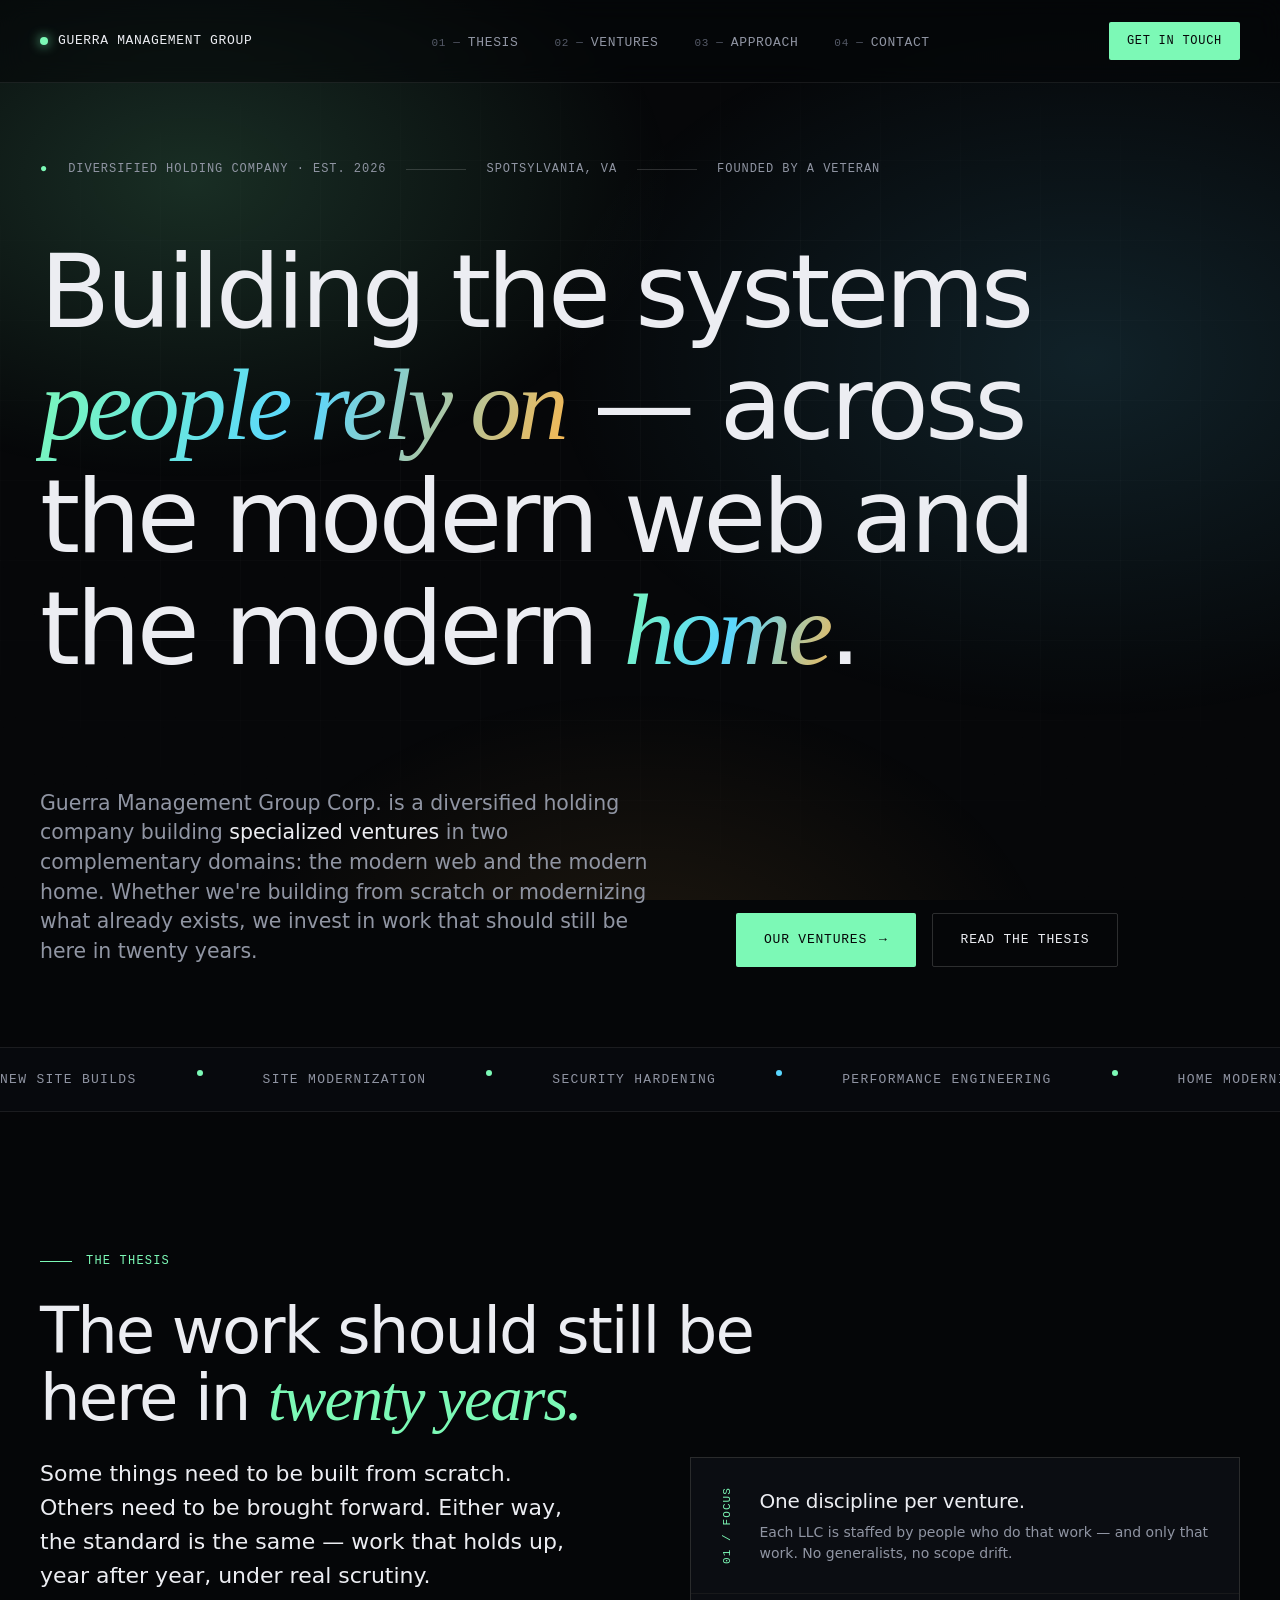
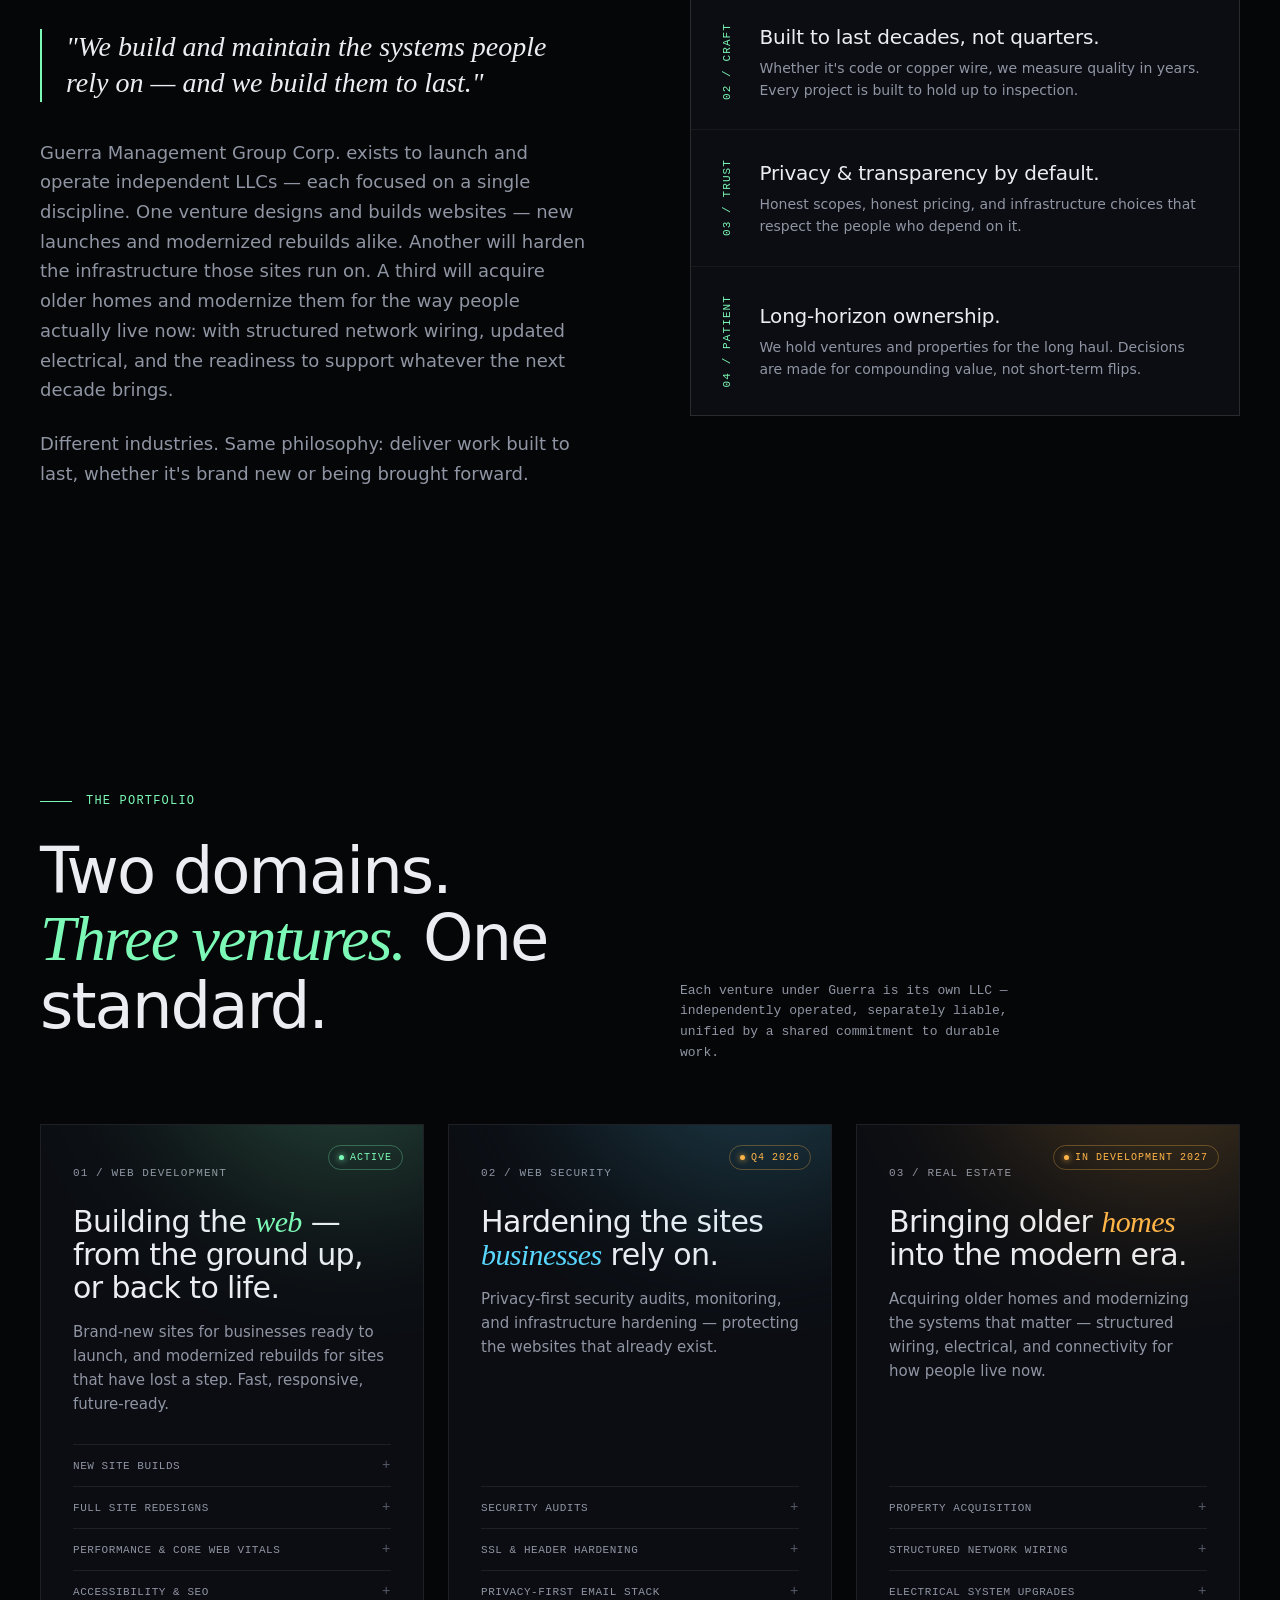
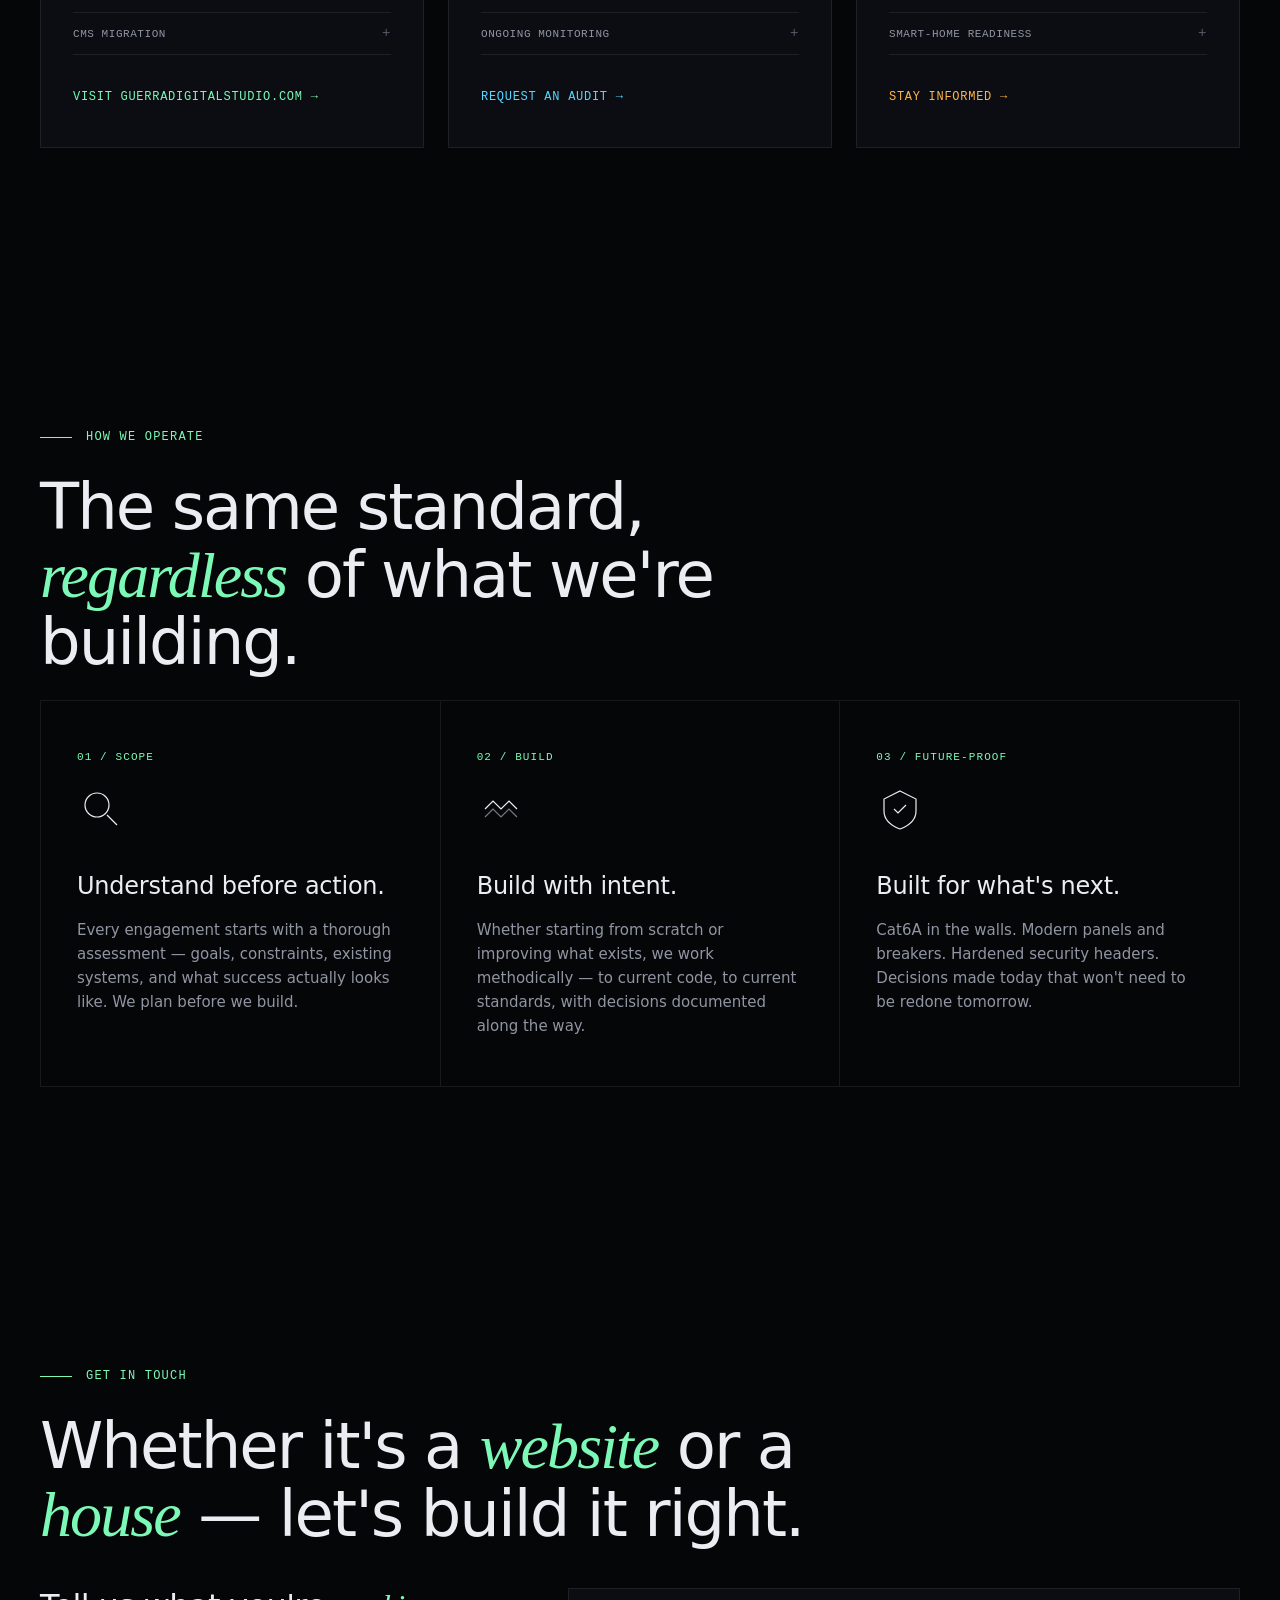
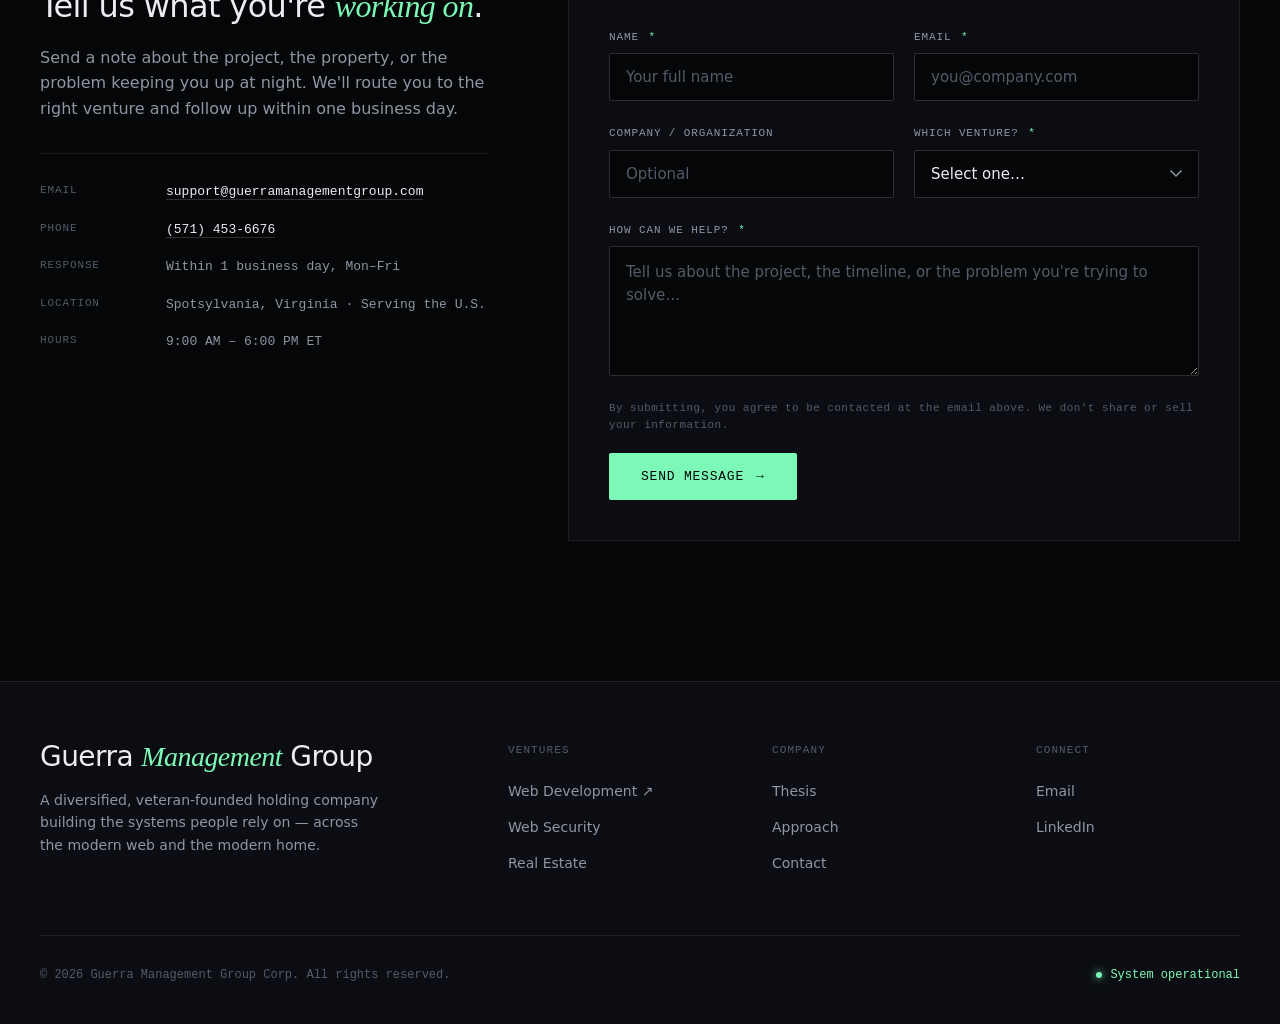
==== index.html @ 7af4c469 "Update index.html" ====
<!DOCTYPE html>
<html lang="en">
<head>
<meta charset="UTF-8" />
<meta name="viewport" content="width=device-width, initial-scale=1.0" />

<!-- ─────────── Security Headers (HTML-level) ─────────── -->
<!-- Real HTTP headers will also be set by Cloudflare; these are meta-tag fallbacks. -->
<meta http-equiv="Content-Security-Policy" content="
  default-src 'self';
  script-src 'self' 'unsafe-inline';
  style-src 'self' 'unsafe-inline' https://fonts.googleapis.com;
  font-src 'self' https://fonts.gstatic.com;
  img-src 'self' data: https:;
  connect-src 'self' https://guerra-contact-api.vercel.app;
  frame-ancestors 'none';
  form-action 'self' https://guerra-contact-api.vercel.app;
  base-uri 'self';
  object-src 'none';
  upgrade-insecure-requests;
" />
<meta name="referrer" content="strict-origin-when-cross-origin" />
<meta http-equiv="Permissions-Policy" content="camera=(), microphone=(), geolocation=(), payment=(), usb=(), bluetooth=(), magnetometer=(), gyroscope=(), accelerometer=(), midi=(), encrypted-media=(), display-capture=(), interest-cohort=()" />
<meta http-equiv="X-Content-Type-Options" content="nosniff" />
<!-- ─────────── End Security Headers ─────────── -->
<title>Guerra Management Group Corp. — Building Systems People Rely On</title>
<meta name="description" content="Guerra Management Group Corp. is a diversified holding company building specialized ventures across the modern web and the modern home — from new builds to modernization. Founded by a service-disabled veteran." />
<link rel="preconnect" href="https://fonts.googleapis.com" />
<link rel="preconnect" href="https://fonts.gstatic.com" crossorigin />
<link href="https://fonts.googleapis.com/css2?family=Bricolage+Grotesque:opsz,wght@12..96,300..800&family=JetBrains+Mono:wght@300;400;500;600&family=Fraunces:opsz,wght@9..144,300..900&display=swap" rel="stylesheet" />
<style>
  :root {
    --bg: #050608;
    --bg-elev: #0b0d12;
    --bg-elev-2: #11141b;
    --ink: #ecedf2;
    --ink-dim: #9095a3;
    --ink-faint: #555a68;
    --line: rgba(255,255,255,0.08);
    --line-strong: rgba(255,255,255,0.16);
    --accent: #7cf9b6;
    --accent-2: #5ad7ff;
    --accent-3: #ffb547;
    --accent-signal: #ff5e3a;
    --grad-1: radial-gradient(800px 500px at 15% 20%, rgba(124,249,182,0.16), transparent 60%);
    --grad-2: radial-gradient(900px 600px at 85% 40%, rgba(90,215,255,0.13), transparent 60%);
    --grad-3: radial-gradient(700px 500px at 50% 110%, rgba(255,181,71,0.10), transparent 60%);
    --display: 'Bricolage Grotesque', system-ui, sans-serif;
    --serif: 'Fraunces', Georgia, serif;
    --mono: 'JetBrains Mono', ui-monospace, monospace;
  }

  * { box-sizing: border-box; margin: 0; padding: 0; }
  html { scroll-behavior: smooth; }
  body {
    background: var(--bg);
    color: var(--ink);
    font-family: var(--display);
    font-weight: 400;
    line-height: 1.5;
    -webkit-font-smoothing: antialiased;
    -moz-osx-font-smoothing: grayscale;
    overflow-x: hidden;
  }

  body::before {
    content: '';
    position: fixed;
    inset: 0;
    background: var(--grad-1), var(--grad-2), var(--grad-3);
    pointer-events: none;
    z-index: 0;
    animation: drift 24s ease-in-out infinite alternate;
  }
  body::after {
    content: '';
    position: fixed;
    inset: 0;
    background-image: url("data:image/svg+xml;utf8,<svg xmlns='http://www.w3.org/2000/svg' width='160' height='160'><filter id='n'><feTurbulence type='fractalNoise' baseFrequency='0.9' numOctaves='2' stitchTiles='stitch'/><feColorMatrix values='0 0 0 0 1 0 0 0 0 1 0 0 0 0 1 0 0 0 0.06 0'/></filter><rect width='100%' height='100%' filter='url(%23n)'/></svg>");
    pointer-events: none;
    opacity: 0.5;
    z-index: 1;
    mix-blend-mode: overlay;
  }
  @keyframes drift {
    0%   { transform: translate(0,0) scale(1); }
    100% { transform: translate(-40px, 30px) scale(1.08); }
  }

  .grid-overlay {
    position: fixed;
    inset: 0;
    background-image:
      linear-gradient(to right, rgba(255,255,255,0.025) 1px, transparent 1px),
      linear-gradient(to bottom, rgba(255,255,255,0.025) 1px, transparent 1px);
    background-size: 80px 80px;
    pointer-events: none;
    z-index: 1;
    mask-image: radial-gradient(ellipse 80% 60% at 50% 50%, black 30%, transparent 90%);
  }

  main, header, footer { position: relative; z-index: 2; }

  .nav {
    position: fixed;
    top: 0; left: 0; right: 0;
    padding: 22px 40px;
    display: flex;
    justify-content: space-between;
    align-items: center;
    z-index: 100;
    backdrop-filter: blur(12px);
    -webkit-backdrop-filter: blur(12px);
    background: rgba(5,6,8,0.55);
    border-bottom: 1px solid var(--line);
  }
  .nav-brand {
    font-family: var(--mono);
    font-size: 13px;
    font-weight: 500;
    letter-spacing: 0.05em;
    text-transform: uppercase;
    display: flex;
    align-items: center;
    gap: 10px;
  }
  .nav-brand .dot {
    width: 8px; height: 8px;
    background: var(--accent);
    border-radius: 50%;
    box-shadow: 0 0 12px var(--accent);
    animation: pulse 2.4s ease-in-out infinite;
  }
  @keyframes pulse {
    0%,100% { opacity: 1; transform: scale(1); }
    50% { opacity: 0.5; transform: scale(0.85); }
  }
  .nav-links { display: flex; gap: 36px; list-style: none; }
  .nav-links a {
    color: var(--ink-dim);
    text-decoration: none;
    font-size: 13px;
    font-family: var(--mono);
    text-transform: uppercase;
    letter-spacing: 0.05em;
    transition: color 0.25s ease;
  }
  .nav-links a:hover { color: var(--ink); }
  .nav-links a::before {
    content: '0' counter(navcount) ' ─ ';
    color: var(--ink-faint);
    font-size: 11px;
  }
  .nav-links { counter-reset: navcount; }
  .nav-links li { counter-increment: navcount; }
  .nav-cta {
    font-family: var(--mono);
    font-size: 12px;
    text-transform: uppercase;
    letter-spacing: 0.06em;
    color: var(--bg);
    background: var(--accent);
    padding: 10px 18px;
    text-decoration: none;
    border-radius: 2px;
    transition: all 0.25s ease;
  }
  .nav-cta:hover {
    background: var(--ink);
    transform: translateY(-1px);
    box-shadow: 0 8px 24px rgba(124,249,182,0.2);
  }

  .hero {
    min-height: 100vh;
    padding: 160px 40px 80px;
    display: grid;
    grid-template-columns: 1fr;
    gap: 60px;
    max-width: 1400px;
    margin: 0 auto;
  }
  .hero-meta {
    font-family: var(--mono);
    font-size: 12px;
    text-transform: uppercase;
    letter-spacing: 0.08em;
    color: var(--ink-dim);
    display: flex;
    gap: 20px;
    align-items: center;
    flex-wrap: wrap;
  }
  .hero-meta .tick { color: var(--accent); }
  .hero-meta .divider {
    width: 60px;
    height: 1px;
    background: var(--line-strong);
  }

  .hero h1 {
    font-family: var(--display);
    font-weight: 300;
    font-size: clamp(48px, 8vw, 124px);
    line-height: 1.05;
    letter-spacing: -0.04em;
    max-width: 16ch;
  }
  .hero h1 em {
    font-family: var(--serif);
    font-style: italic;
    font-weight: 400;
    background: linear-gradient(110deg, var(--accent) 0%, var(--accent-2) 50%, var(--accent-3) 100%);
    -webkit-background-clip: text;
    background-clip: text;
    -webkit-text-fill-color: transparent;
    color: transparent;
    font-size: 1em;
    display: inline-block;
    line-height: 1.15;
    padding: 0.05em 0.08em 0.12em 0.04em;
    margin: -0.05em -0.08em -0.12em -0.04em;
  }

  .hero-bottom {
    display: grid;
    grid-template-columns: 1.1fr 0.9fr;
    gap: 80px;
    align-items: end;
    margin-top: 40px;
  }
  @media (max-width: 880px) {
    .hero-bottom { grid-template-columns: 1fr; gap: 40px; }
  }
  .hero-lede {
    font-family: var(--display);
    font-weight: 400;
    font-size: clamp(18px, 1.6vw, 22px);
    line-height: 1.45;
    color: var(--ink-dim);
    max-width: 54ch;
  }
  .hero-lede strong { color: var(--ink); font-weight: 500; }
  .hero-actions { display: flex; gap: 16px; flex-wrap: wrap; }
  .btn {
    font-family: var(--mono);
    font-size: 13px;
    text-transform: uppercase;
    letter-spacing: 0.06em;
    padding: 16px 28px;
    text-decoration: none;
    display: inline-flex;
    align-items: center;
    gap: 12px;
    border-radius: 2px;
    transition: all 0.3s cubic-bezier(0.4,0,0.2,1);
    cursor: pointer;
    border: none;
  }
  .btn-primary { background: var(--accent); color: var(--bg); }
  .btn-primary:hover {
    background: var(--ink);
    transform: translateY(-2px);
    box-shadow: 0 12px 32px rgba(124,249,182,0.25);
  }
  .btn-ghost {
    background: transparent;
    color: var(--ink);
    border: 1px solid var(--line-strong);
  }
  .btn-ghost:hover { border-color: var(--accent); color: var(--accent); }
  .btn .arrow { transition: transform 0.3s ease; }
  .btn:hover .arrow { transform: translateX(4px); }

  .reveal {
    opacity: 0;
    transform: translateY(24px);
    animation: rise 0.9s cubic-bezier(0.2,0.8,0.2,1) forwards;
  }
  .reveal.d1 { animation-delay: 0.1s; }
  .reveal.d2 { animation-delay: 0.25s; }
  .reveal.d3 { animation-delay: 0.4s; }
  .reveal.d4 { animation-delay: 0.55s; }
  @keyframes rise {
    to { opacity: 1; transform: translateY(0); }
  }

  .marquee {
    border-top: 1px solid var(--line);
    border-bottom: 1px solid var(--line);
    overflow: hidden;
    padding: 22px 0;
    background: rgba(11,13,18,0.5);
  }
  .marquee-track {
    display: flex;
    gap: 60px;
    white-space: nowrap;
    animation: scroll 40s linear infinite;
    font-family: var(--mono);
    font-size: 13px;
    text-transform: uppercase;
    letter-spacing: 0.1em;
    color: var(--ink-dim);
  }
  .marquee-track span { display: flex; align-items: center; gap: 60px; }
  .marquee-track .pip { width: 6px; height: 6px; background: var(--accent); border-radius: 50%; flex-shrink: 0; }
  .marquee-track .pip.amber { background: var(--accent-3); }
  .marquee-track .pip.cyan { background: var(--accent-2); }
  @keyframes scroll {
    from { transform: translateX(0); }
    to   { transform: translateX(-50%); }
  }

  section {
    padding: 140px 40px;
    max-width: 1400px;
    margin: 0 auto;
  }
  .section-label {
    font-family: var(--mono);
    font-size: 12px;
    text-transform: uppercase;
    letter-spacing: 0.1em;
    color: var(--accent);
    margin-bottom: 28px;
    display: flex;
    align-items: center;
    gap: 14px;
  }
  .section-label::before {
    content: '';
    width: 32px;
    height: 1px;
    background: var(--accent);
  }
  .section-title {
    font-family: var(--display);
    font-weight: 300;
    font-size: clamp(36px, 5vw, 68px);
    line-height: 1.05;
    letter-spacing: -0.03em;
    margin-bottom: 24px;
    max-width: 20ch;
  }
  .section-title em {
    font-family: var(--serif);
    font-style: italic;
    font-weight: 400;
    color: var(--accent);
  }

  .thesis {
    display: grid;
    grid-template-columns: 1fr 1fr;
    gap: 100px;
    align-items: start;
  }
  @media (max-width: 880px) {
    .thesis { grid-template-columns: 1fr; gap: 40px; }
  }
  .thesis-prose p {
    font-size: 18px;
    line-height: 1.65;
    color: var(--ink-dim);
    margin-bottom: 24px;
  }
  .thesis-prose p:first-child {
    font-size: 22px;
    color: var(--ink);
    line-height: 1.55;
  }
  .thesis-prose .pull {
    font-family: var(--serif);
    font-style: italic;
    font-weight: 400;
    font-size: 28px;
    line-height: 1.3;
    color: var(--ink);
    border-left: 2px solid var(--accent);
    padding-left: 24px;
    margin: 36px 0;
  }

  .pillars {
    display: flex;
    flex-direction: column;
    gap: 1px;
    background: var(--line);
    border: 1px solid var(--line);
  }
  .pillar {
    background: var(--bg-elev);
    padding: 28px;
    display: grid;
    grid-template-columns: auto 1fr;
    gap: 24px;
    align-items: center;
    transition: background 0.3s ease;
  }
  .pillar:hover { background: var(--bg-elev-2); }
  .pillar-num {
    font-family: var(--mono);
    font-size: 11px;
    color: var(--accent);
    letter-spacing: 0.1em;
    writing-mode: vertical-rl;
    transform: rotate(180deg);
  }
  .pillar-content h4 {
    font-family: var(--display);
    font-weight: 400;
    font-size: 20px;
    margin-bottom: 6px;
    letter-spacing: -0.01em;
  }
  .pillar-content p {
    color: var(--ink-dim);
    font-size: 14px;
    line-height: 1.55;
  }

  .ventures-intro {
    display: grid;
    grid-template-columns: 1fr 1fr;
    gap: 80px;
    margin-bottom: 60px;
    align-items: end;
  }
  @media (max-width: 880px) {
    .ventures-intro { grid-template-columns: 1fr; gap: 30px; }
  }
  .ventures-tag {
    font-family: var(--mono);
    font-size: 13px;
    color: var(--ink-dim);
    line-height: 1.6;
    max-width: 42ch;
  }

  .ventures {
    display: grid;
    grid-template-columns: repeat(3, 1fr);
    gap: 24px;
  }
  @media (max-width: 1100px) {
    .ventures { grid-template-columns: 1fr 1fr; }
  }
  @media (max-width: 720px) {
    .ventures { grid-template-columns: 1fr; }
  }
  .venture-card {
    background: var(--bg-elev);
    border: 1px solid var(--line);
    padding: 40px 32px;
    position: relative;
    overflow: hidden;
    transition: all 0.4s cubic-bezier(0.2,0.8,0.2,1);
    min-height: 500px;
    display: flex;
    flex-direction: column;
    justify-content: space-between;
  }
  .venture-card::before {
    content: '';
    position: absolute;
    top: 0; left: 0;
    width: 100%;
    height: 1px;
    background: linear-gradient(90deg, transparent, var(--accent), transparent);
    transform: translateX(-100%);
    transition: transform 0.6s ease;
  }
  .venture-card.sec::before { background: linear-gradient(90deg, transparent, var(--accent-2), transparent); }
  .venture-card.realestate::before { background: linear-gradient(90deg, transparent, var(--accent-3), transparent); }
  .venture-card:hover {
    border-color: var(--line-strong);
    transform: translateY(-4px);
    background: var(--bg-elev-2);
  }
  .venture-card:hover::before { transform: translateX(100%); }

  .venture-card .glow {
    position: absolute;
    top: -50%; right: -30%;
    width: 380px; height: 380px;
    border-radius: 50%;
    filter: blur(80px);
    opacity: 0.22;
    pointer-events: none;
    transition: opacity 0.4s ease;
  }
  .venture-card:hover .glow { opacity: 0.4; }
  .venture-card.dev .glow { background: var(--accent); }
  .venture-card.sec .glow { background: var(--accent-2); }
  .venture-card.realestate .glow { background: var(--accent-3); }

  .venture-status {
    position: absolute;
    top: 20px; right: 20px;
    font-family: var(--mono);
    font-size: 10px;
    text-transform: uppercase;
    letter-spacing: 0.1em;
    padding: 4px 10px;
    border: 1px solid var(--line-strong);
    border-radius: 100px;
    color: var(--ink-dim);
    display: flex;
    align-items: center;
    gap: 6px;
  }
  .venture-status .s-dot {
    width: 5px; height: 5px;
    border-radius: 50%;
    background: var(--ink-faint);
  }
  .venture-status.active { color: var(--accent); border-color: rgba(124,249,182,0.3); }
  .venture-status.active .s-dot { background: var(--accent); box-shadow: 0 0 6px var(--accent); }
  .venture-status.upcoming { color: var(--accent-3); border-color: rgba(255,181,71,0.3); }
  .venture-status.upcoming .s-dot { background: var(--accent-3); box-shadow: 0 0 6px var(--accent-3); }

  .venture-num {
    font-family: var(--mono);
    font-size: 11px;
    color: var(--ink-dim);
    letter-spacing: 0.1em;
    margin-bottom: 24px;
  }
  .venture-name {
    font-family: var(--display);
    font-weight: 300;
    font-size: 30px;
    letter-spacing: -0.02em;
    line-height: 1.1;
    margin-bottom: 16px;
  }
  .venture-name em {
    font-family: var(--serif);
    font-style: italic;
    font-weight: 400;
  }
  .venture-card.dev .venture-name em { color: var(--accent); }
  .venture-card.sec .venture-name em { color: var(--accent-2); }
  .venture-card.realestate .venture-name em { color: var(--accent-3); }
  .venture-desc {
    color: var(--ink-dim);
    font-size: 15px;
    line-height: 1.6;
    margin-bottom: 28px;
  }
  .venture-list { list-style: none; margin-bottom: 28px; }
  .venture-list li {
    font-family: var(--mono);
    font-size: 11px;
    color: var(--ink-dim);
    text-transform: uppercase;
    letter-spacing: 0.05em;
    padding: 10px 0;
    border-top: 1px solid var(--line);
    display: flex;
    justify-content: space-between;
    align-items: center;
    transition: color 0.25s ease;
  }
  .venture-list li:last-child { border-bottom: 1px solid var(--line); }
  .venture-list li::after {
    content: '+';
    color: var(--ink-faint);
    transition: color 0.25s ease;
    font-size: 14px;
  }
  .venture-card.dev .venture-list li:hover { color: var(--accent); }
  .venture-card.sec .venture-list li:hover { color: var(--accent-2); }
  .venture-card.realestate .venture-list li:hover { color: var(--accent-3); }
  .venture-card.dev .venture-list li:hover::after { color: var(--accent); }
  .venture-card.sec .venture-list li:hover::after { color: var(--accent-2); }
  .venture-card.realestate .venture-list li:hover::after { color: var(--accent-3); }

  .venture-cta {
    font-family: var(--mono);
    font-size: 12px;
    text-transform: uppercase;
    letter-spacing: 0.06em;
    color: var(--ink-dim);
    text-decoration: none;
    display: inline-flex;
    align-items: center;
    gap: 10px;
    transition: color 0.25s ease, gap 0.25s ease;
  }
  .venture-card.dev .venture-cta:hover { color: var(--accent); gap: 14px; }
  .venture-card.sec .venture-cta:hover { color: var(--accent-2); gap: 14px; }
  .venture-card.realestate .venture-cta:hover { color: var(--accent-3); gap: 14px; }

  .approach-grid {
    display: grid;
    grid-template-columns: repeat(3, 1fr);
    gap: 0;
    border-top: 1px solid var(--line);
    border-left: 1px solid var(--line);
  }
  @media (max-width: 880px) {
    .approach-grid { grid-template-columns: 1fr; }
  }
  .approach-item {
    border-right: 1px solid var(--line);
    border-bottom: 1px solid var(--line);
    padding: 48px 36px;
    transition: background 0.3s ease;
  }
  .approach-item:hover { background: var(--bg-elev); }
  .approach-num {
    font-family: var(--mono);
    font-size: 11px;
    color: var(--accent);
    letter-spacing: 0.1em;
    margin-bottom: 20px;
  }
  .approach-icon {
    width: 48px; height: 48px;
    margin-bottom: 28px;
    color: var(--ink);
  }
  .approach-title {
    font-family: var(--display);
    font-weight: 400;
    font-size: 24px;
    letter-spacing: -0.01em;
    margin-bottom: 14px;
  }
  .approach-text {
    color: var(--ink-dim);
    font-size: 15px;
    line-height: 1.6;
  }

  .cta-block {
    background: linear-gradient(135deg, var(--bg-elev) 0%, var(--bg-elev-2) 100%);
    border: 1px solid var(--line);
    padding: 100px 60px;
    text-align: center;
    position: relative;
    overflow: hidden;
  }
  .cta-block::before {
    content: '';
    position: absolute;
    inset: 0;
    background:
      radial-gradient(600px 300px at 50% 0%, rgba(124,249,182,0.15), transparent 60%),
      radial-gradient(400px 200px at 30% 100%, rgba(90,215,255,0.1), transparent 60%),
      radial-gradient(400px 200px at 70% 100%, rgba(255,181,71,0.1), transparent 60%);
    pointer-events: none;
  }
  .cta-block > * { position: relative; z-index: 2; }
  .cta-eyebrow {
    font-family: var(--mono);
    font-size: 12px;
    text-transform: uppercase;
    letter-spacing: 0.1em;
    color: var(--accent);
    margin-bottom: 20px;
  }
  .cta-headline {
    font-family: var(--display);
    font-weight: 300;
    font-size: clamp(36px, 5vw, 64px);
    line-height: 1.05;
    letter-spacing: -0.03em;
    margin-bottom: 24px;
    max-width: 22ch;
    margin-inline: auto;
  }
  .cta-headline em {
    font-family: var(--serif);
    font-style: italic;
    color: var(--accent);
    font-weight: 400;
  }
  .cta-sub {
    color: var(--ink-dim);
    font-size: 18px;
    max-width: 52ch;
    margin: 0 auto 40px;
    line-height: 1.6;
  }

  footer {
    padding: 60px 40px 40px;
    border-top: 1px solid var(--line);
    background: var(--bg-elev);
  }
  .footer-grid {
    max-width: 1400px;
    margin: 0 auto;
    display: grid;
    grid-template-columns: 2fr 1fr 1fr 1fr;
    gap: 60px;
    margin-bottom: 60px;
  }
  @media (max-width: 880px) {
    .footer-grid { grid-template-columns: 1fr 1fr; gap: 40px; }
  }
  .footer-brand {
    font-family: var(--display);
    font-weight: 300;
    font-size: 28px;
    letter-spacing: -0.02em;
    line-height: 1.1;
    margin-bottom: 16px;
  }
  .footer-brand em {
    font-family: var(--serif);
    font-style: italic;
    color: var(--accent);
  }
  .footer-tag {
    color: var(--ink-dim);
    font-size: 14px;
    line-height: 1.6;
    max-width: 38ch;
  }
  .footer-col h4 {
    font-family: var(--mono);
    font-size: 11px;
    text-transform: uppercase;
    letter-spacing: 0.1em;
    color: var(--ink-faint);
    margin-bottom: 20px;
    font-weight: 500;
  }
  .footer-col ul {
    list-style: none;
    display: flex;
    flex-direction: column;
    gap: 12px;
  }
  .footer-col a {
    color: var(--ink-dim);
    text-decoration: none;
    font-size: 14px;
    transition: color 0.25s ease;
  }
  .footer-col a:hover { color: var(--accent); }

  .footer-bottom {
    max-width: 1400px;
    margin: 0 auto;
    padding-top: 30px;
    border-top: 1px solid var(--line);
    display: flex;
    justify-content: space-between;
    align-items: center;
    font-family: var(--mono);
    font-size: 12px;
    color: var(--ink-faint);
    flex-wrap: wrap;
    gap: 16px;
  }
  .footer-bottom .live {
    display: flex;
    align-items: center;
    gap: 8px;
    color: var(--accent);
  }
  .footer-bottom .live .dot {
    width: 6px; height: 6px;
    background: var(--accent);
    border-radius: 50%;
    box-shadow: 0 0 8px var(--accent);
    animation: pulse 2s ease-in-out infinite;
  }

  @media (max-width: 720px) {
    .nav { padding: 16px 20px; }
    .nav-links { display: none; }
    .hero, section { padding-left: 20px; padding-right: 20px; }
    .hero { padding-top: 120px; }
    .cta-block { padding: 60px 24px; }
    footer { padding: 40px 20px; }
  }

  .scroll-reveal {
    opacity: 0;
    transform: translateY(40px);
    transition: opacity 0.9s cubic-bezier(0.2,0.8,0.2,1), transform 0.9s cubic-bezier(0.2,0.8,0.2,1);
  }
  .scroll-reveal.in { opacity: 1; transform: translateY(0); }

  /* ───────── Contact Form ───────── */
  .contact-grid {
    display: grid;
    grid-template-columns: 0.8fr 1.2fr;
    gap: 80px;
    align-items: start;
    margin-top: 40px;
  }
  @media (max-width: 880px) {
    .contact-grid { grid-template-columns: 1fr; gap: 50px; }
  }

  .contact-info h3 {
    font-family: var(--display);
    font-weight: 300;
    font-size: 32px;
    line-height: 1.15;
    letter-spacing: -0.02em;
    margin-bottom: 20px;
  }
  .contact-info h3 em {
    font-family: var(--serif);
    font-style: italic;
    color: var(--accent);
    font-weight: 400;
  }
  .contact-info p {
    color: var(--ink-dim);
    font-size: 16px;
    line-height: 1.6;
    margin-bottom: 32px;
  }
  .contact-meta {
    display: flex;
    flex-direction: column;
    gap: 18px;
    padding-top: 28px;
    border-top: 1px solid var(--line);
  }
  .contact-meta-item {
    display: grid;
    grid-template-columns: 110px 1fr;
    gap: 16px;
    align-items: start;
    font-family: var(--mono);
    font-size: 13px;
  }
  .contact-meta-item .label {
    color: var(--ink-faint);
    text-transform: uppercase;
    letter-spacing: 0.08em;
    font-size: 11px;
  }
  .contact-meta-item .value {
    color: var(--ink-dim);
    line-height: 1.5;
  }
  .contact-meta-item .value a {
    color: var(--ink);
    text-decoration: none;
    border-bottom: 1px solid var(--line-strong);
    transition: color 0.25s ease, border-color 0.25s ease;
  }
  .contact-meta-item .value a:hover {
    color: var(--accent);
    border-color: var(--accent);
  }

  .contact-form {
    background: var(--bg-elev);
    border: 1px solid var(--line);
    padding: 40px;
    position: relative;
  }
  @media (max-width: 720px) {
    .contact-form { padding: 28px 22px; }
  }
  .form-row {
    display: grid;
    grid-template-columns: 1fr 1fr;
    gap: 20px;
    margin-bottom: 24px;
  }
  @media (max-width: 720px) {
    .form-row { grid-template-columns: 1fr; }
  }
  .form-field {
    display: flex;
    flex-direction: column;
    gap: 8px;
    margin-bottom: 24px;
  }
  .form-row .form-field { margin-bottom: 0; }
  .form-field label {
    font-family: var(--mono);
    font-size: 11px;
    text-transform: uppercase;
    letter-spacing: 0.08em;
    color: var(--ink-dim);
  }
  .form-field label .req {
    color: var(--accent);
    margin-left: 2px;
  }
  .form-field input,
  .form-field select,
  .form-field textarea {
    background: var(--bg);
    border: 1px solid var(--line-strong);
    color: var(--ink);
    font-family: var(--display);
    font-size: 15px;
    padding: 14px 16px;
    border-radius: 2px;
    transition: border-color 0.25s ease, background 0.25s ease;
    width: 100%;
    font-weight: 400;
  }
  .form-field input::placeholder,
  .form-field textarea::placeholder {
    color: var(--ink-faint);
  }
  .form-field input:focus,
  .form-field select:focus,
  .form-field textarea:focus {
    outline: none;
    border-color: var(--accent);
    background: var(--bg-elev-2);
  }
  .form-field select {
    appearance: none;
    -webkit-appearance: none;
    background-image: url("data:image/svg+xml;utf8,<svg xmlns='http://www.w3.org/2000/svg' width='12' height='8' viewBox='0 0 12 8' fill='none'><path d='M1 1L6 6L11 1' stroke='%239095a3' stroke-width='1.5' stroke-linecap='round'/></svg>");
    background-repeat: no-repeat;
    background-position: right 16px center;
    padding-right: 44px;
    cursor: pointer;
  }
  .form-field select option {
    background: var(--bg-elev);
    color: var(--ink);
  }
  .form-field textarea {
    resize: vertical;
    min-height: 130px;
    font-family: var(--display);
    line-height: 1.5;
  }
  .form-submit {
    display: flex;
    align-items: center;
    justify-content: space-between;
    gap: 20px;
    margin-top: 8px;
    flex-wrap: wrap;
  }
  .form-fineprint {
    font-family: var(--mono);
    font-size: 11px;
    color: var(--ink-faint);
    letter-spacing: 0.04em;
    line-height: 1.5;
  }
  .form-fineprint a {
    color: var(--ink-dim);
    text-decoration: underline;
    text-decoration-color: var(--line-strong);
  }
  .form-fineprint a:hover { color: var(--accent); }
  .form-submit button {
    font-family: var(--mono);
    font-size: 13px;
    text-transform: uppercase;
    letter-spacing: 0.06em;
    padding: 16px 32px;
    background: var(--accent);
    color: var(--bg);
    border: none;
    border-radius: 2px;
    cursor: pointer;
    display: inline-flex;
    align-items: center;
    gap: 12px;
    transition: all 0.3s cubic-bezier(0.4,0,0.2,1);
    font-weight: 500;
  }
  .form-submit button:hover {
    background: var(--ink);
    transform: translateY(-2px);
    box-shadow: 0 12px 32px rgba(124,249,182,0.25);
  }
  .form-submit button:disabled {
    opacity: 0.5;
    cursor: not-allowed;
    transform: none;
  }
  .form-submit button .arrow {
    transition: transform 0.3s ease;
  }
  .form-submit button:hover .arrow { transform: translateX(4px); }

  .form-status {
    margin-top: 20px;
    padding: 16px 20px;
    border-radius: 2px;
    font-family: var(--mono);
    font-size: 13px;
    line-height: 1.5;
    display: none;
  }
  .form-status.show { display: block; }
  .form-status.success {
    background: rgba(124,249,182,0.08);
    border: 1px solid rgba(124,249,182,0.3);
    color: var(--accent);
  }
  .form-status.error {
    background: rgba(255,94,58,0.08);
    border: 1px solid rgba(255,94,58,0.3);
    color: var(--accent-signal);
  }
</style>
</head>
<body>

<div class="grid-overlay"></div>

<nav class="nav">
  <div class="nav-brand">
    <span class="dot"></span>
    Guerra Management Group
  </div>
  <ul class="nav-links">
    <li><a href="#thesis">Thesis</a></li>
    <li><a href="#ventures">Ventures</a></li>
    <li><a href="#approach">Approach</a></li>
    <li><a href="#contact">Contact</a></li>
  </ul>
  <a href="#contact" class="nav-cta">Get in touch</a>
</nav>

<main>
  <section class="hero">
    <div class="hero-meta reveal d1">
      <span class="tick">●</span>
      <span>Diversified Holding Company · Est. 2026</span>
      <span class="divider"></span>
      <span>Spotsylvania, VA</span>
      <span class="divider"></span>
      <span>Founded by a Veteran</span>
    </div>

    <h1 class="reveal d2">
      Building the systems <em>people rely on</em> — across the modern web and the modern <em>home</em>.
    </h1>

    <div class="hero-bottom">
      <p class="hero-lede reveal d3">
        Guerra Management Group Corp. is a diversified holding company building <strong>specialized ventures</strong> in two complementary domains: the modern web and the modern home. Whether we're building from scratch or modernizing what already exists, we invest in work that should still be here in twenty years.
      </p>
      <div class="hero-actions reveal d4">
        <a href="#ventures" class="btn btn-primary">
          Our ventures <span class="arrow">→</span>
        </a>
        <a href="#thesis" class="btn btn-ghost">
          Read the thesis
        </a>
      </div>
    </div>
  </section>

  <div class="marquee">
    <div class="marquee-track">
      <span>New Site Builds</span><span class="pip"></span>
      <span>Site Modernization</span><span class="pip"></span>
      <span>Security Hardening</span><span class="pip cyan"></span>
      <span>Performance Engineering</span><span class="pip"></span>
      <span>Home Modernization</span><span class="pip amber"></span>
      <span>Structured Wiring</span><span class="pip amber"></span>
      <span>Electrical Upgrades</span><span class="pip amber"></span>
      <span>Property Investment</span><span class="pip amber"></span>
      <span>New Site Builds</span><span class="pip"></span>
      <span>Site Modernization</span><span class="pip"></span>
      <span>Security Hardening</span><span class="pip cyan"></span>
      <span>Performance Engineering</span><span class="pip"></span>
      <span>Home Modernization</span><span class="pip amber"></span>
      <span>Structured Wiring</span><span class="pip amber"></span>
      <span>Electrical Upgrades</span><span class="pip amber"></span>
      <span>Property Investment</span><span class="pip amber"></span>
    </div>
  </div>

  <section id="thesis">
    <div class="section-label scroll-reveal">The Thesis</div>
    <h2 class="section-title scroll-reveal">The work should still be here in <em>twenty years.</em></h2>

    <div class="thesis scroll-reveal">
      <div class="thesis-prose">
        <p>
          Some things need to be built from scratch. Others need to be brought forward. Either way, the standard is the same — work that holds up, year after year, under real scrutiny.
        </p>

        <div class="pull">
          "We build and maintain the systems people rely on — and we build them to last."
        </div>

        <p>
          Guerra Management Group Corp. exists to launch and operate independent LLCs — each focused on a single discipline. One venture designs and builds websites — new launches and modernized rebuilds alike. Another will harden the infrastructure those sites run on. A third will acquire older homes and modernize them for the way people actually live now: with structured network wiring, updated electrical, and the readiness to support whatever the next decade brings.
        </p>

        <p>
          Different industries. Same philosophy: deliver work built to last, whether it's brand new or being brought forward.
        </p>
      </div>

      <div class="pillars">
        <div class="pillar">
          <span class="pillar-num">01 / FOCUS</span>
          <div class="pillar-content">
            <h4>One discipline per venture.</h4>
            <p>Each LLC is staffed by people who do that work — and only that work. No generalists, no scope drift.</p>
          </div>
        </div>
        <div class="pillar">
          <span class="pillar-num">02 / CRAFT</span>
          <div class="pillar-content">
            <h4>Built to last decades, not quarters.</h4>
            <p>Whether it's code or copper wire, we measure quality in years. Every project is built to hold up to inspection.</p>
          </div>
        </div>
        <div class="pillar">
          <span class="pillar-num">03 / TRUST</span>
          <div class="pillar-content">
            <h4>Privacy &amp; transparency by default.</h4>
            <p>Honest scopes, honest pricing, and infrastructure choices that respect the people who depend on it.</p>
          </div>
        </div>
        <div class="pillar">
          <span class="pillar-num">04 / PATIENT</span>
          <div class="pillar-content">
            <h4>Long-horizon ownership.</h4>
            <p>We hold ventures and properties for the long haul. Decisions are made for compounding value, not short-term flips.</p>
          </div>
        </div>
      </div>
    </div>
  </section>

  <section id="ventures">
    <div class="ventures-intro">
      <div>
        <div class="section-label scroll-reveal">The Portfolio</div>
        <h2 class="section-title scroll-reveal">Two domains. <em>Three ventures.</em> One standard.</h2>
      </div>
      <p class="ventures-tag scroll-reveal">
        Each venture under Guerra is its own LLC — independently operated, separately liable, unified by a shared commitment to durable work.
      </p>
    </div>

    <div class="ventures">
      <article class="venture-card dev scroll-reveal">
        <div class="glow"></div>
        <div class="venture-status active"><span class="s-dot"></span>Active</div>
        <div>
          <div class="venture-num">01 / WEB DEVELOPMENT</div>
          <h3 class="venture-name">Building the <em>web</em> — from the ground up, or back to life.</h3>
          <p class="venture-desc">
            Brand-new sites for businesses ready to launch, and modernized rebuilds for sites that have lost a step. Fast, responsive, future-ready.
          </p>
        </div>
        <div>
          <ul class="venture-list">
            <li>New Site Builds</li>
            <li>Full Site Redesigns</li>
            <li>Performance &amp; Core Web Vitals</li>
            <li>Accessibility &amp; SEO</li>
            <li>CMS Migration</li>
          </ul>
          <a href="https://guerradigitalstudio.com" target="_blank" rel="noopener noreferrer" class="venture-cta" style="color: var(--accent);">
            Visit guerradigitalstudio.com →
          </a>
        </div>
      </article>

      <article class="venture-card sec scroll-reveal">
        <div class="glow"></div>
        <div class="venture-status upcoming"><span class="s-dot"></span>Q4 2026</div>
        <div>
          <div class="venture-num">02 / WEB SECURITY</div>
          <h3 class="venture-name">Hardening the sites <em>businesses</em> rely on.</h3>
          <p class="venture-desc">
            Privacy-first security audits, monitoring, and infrastructure hardening — protecting the websites that already exist.
          </p>
        </div>
        <div>
          <ul class="venture-list">
            <li>Security Audits</li>
            <li>SSL &amp; Header Hardening</li>
            <li>Privacy-First Email Stack</li>
            <li>Ongoing Monitoring</li>
          </ul>
          <a href="#contact" class="venture-cta" style="color: var(--accent-2);">
            Request an audit →
          </a>
        </div>
      </article>

      <article class="venture-card realestate scroll-reveal">
        <div class="glow"></div>
        <div class="venture-status upcoming"><span class="s-dot"></span>In Development 2027</div>
        <div>
          <div class="venture-num">03 / REAL ESTATE</div>
          <h3 class="venture-name">Bringing older <em>homes</em> into the modern era.</h3>
          <p class="venture-desc">
            Acquiring older homes and modernizing the systems that matter — structured wiring, electrical, and connectivity for how people live now.
          </p>
        </div>
        <div>
          <ul class="venture-list">
            <li>Property Acquisition</li>
            <li>Structured Network Wiring</li>
            <li>Electrical System Upgrades</li>
            <li>Smart-Home Readiness</li>
          </ul>
          <a href="#contact" class="venture-cta" style="color: var(--accent-3);">
            Stay informed →
          </a>
        </div>
      </article>
    </div>
  </section>

  <section id="approach">
    <div class="section-label scroll-reveal">How We Operate</div>
    <h2 class="section-title scroll-reveal">The same standard, <em>regardless</em> of what we're building.</h2>

    <div class="approach-grid scroll-reveal">
      <div class="approach-item">
        <div class="approach-num">01 / SCOPE</div>
        <svg class="approach-icon" viewBox="0 0 48 48" fill="none" stroke="currentColor" stroke-width="1.2">
          <circle cx="20" cy="20" r="12"/>
          <path d="M30 30 L40 40"/>
        </svg>
        <h3 class="approach-title">Understand before action.</h3>
        <p class="approach-text">
          Every engagement starts with a thorough assessment — goals, constraints, existing systems, and what success actually looks like. We plan before we build.
        </p>
      </div>

      <div class="approach-item">
        <div class="approach-num">02 / BUILD</div>
        <svg class="approach-icon" viewBox="0 0 48 48" fill="none" stroke="currentColor" stroke-width="1.2">
          <path d="M8 24 L16 16 L24 24 L32 16 L40 24"/>
          <path d="M8 32 L16 24 L24 32 L32 24 L40 32" opacity="0.5"/>
        </svg>
        <h3 class="approach-title">Build with intent.</h3>
        <p class="approach-text">
          Whether starting from scratch or improving what exists, we work methodically — to current code, to current standards, with decisions documented along the way.
        </p>
      </div>

      <div class="approach-item">
        <div class="approach-num">03 / FUTURE-PROOF</div>
        <svg class="approach-icon" viewBox="0 0 48 48" fill="none" stroke="currentColor" stroke-width="1.2">
          <path d="M24 6 L40 14 V26 C40 35 32 41 24 44 C16 41 8 35 8 26 V14 Z"/>
          <path d="M18 24 L22 28 L30 20"/>
        </svg>
        <h3 class="approach-title">Built for what's next.</h3>
        <p class="approach-text">
          Cat6A in the walls. Modern panels and breakers. Hardened security headers. Decisions made today that won't need to be redone tomorrow.
        </p>
      </div>
    </div>
  </section>

  <section id="contact">
    <div class="section-label scroll-reveal">Get in Touch</div>
    <h2 class="section-title scroll-reveal">Whether it's a <em>website</em> or a <em>house</em> — let's build it right.</h2>

    <div class="contact-grid scroll-reveal">
      <div class="contact-info">
        <h3>Tell us what you're <em>working on</em>.</h3>
        <p>
          Send a note about the project, the property, or the problem keeping you up at night. We'll route you to the right venture and follow up within one business day.
        </p>

        <div class="contact-meta">
          <div class="contact-meta-item">
            <span class="label">Email</span>
            <span class="value">
              <a href="mailto:support@guerramanagementgroup.com">support@guerramanagementgroup.com</a>
            </span>
          </div>
          <div class="contact-meta-item">
            <span class="label">Phone</span>
            <span class="value">
              <a href="tel:+15714536676">(571) 453-6676</a>
            </span>
          </div>
          <div class="contact-meta-item">
            <span class="label">Response</span>
            <span class="value">Within 1 business day, Mon–Fri</span>
          </div>
          <div class="contact-meta-item">
            <span class="label">Location</span>
            <span class="value">Spotsylvania, Virginia · Serving the U.S.</span>
          </div>
          <div class="contact-meta-item">
            <span class="label">Hours</span>
            <span class="value">9:00 AM – 6:00 PM ET</span>
          </div>
        </div>
      </div>

      <form
        class="contact-form"
        id="contactForm"
        action="https://guerra-contact-api.vercel.app/api/contact"
        method="POST"
      >
        <div class="form-row">
          <div class="form-field">
            <label for="name">Name <span class="req">*</span></label>
            <input type="text" id="name" name="name" placeholder="Your full name" required />
          </div>
          <div class="form-field">
            <label for="email">Email <span class="req">*</span></label>
            <input type="email" id="email" name="email" placeholder="you@company.com" required />
          </div>
        </div>

        <div class="form-row">
          <div class="form-field">
            <label for="company">Company / Organization</label>
            <input type="text" id="company" name="company" placeholder="Optional" />
          </div>
          <div class="form-field">
            <label for="venture">Which venture? <span class="req">*</span></label>
            <select id="venture" name="venture" required>
              <option value="">Select one…</option>
              <option value="Web Development">Web Development — guerradigitalstudio.com</option>
              <option value="Web Security">Web Security (Q4 2026)</option>
              <option value="Real Estate">Real Estate (2027)</option>
              <option value="General Inquiry">General Inquiry</option>
              <option value="Partnership">Partnership / Vendor</option>
            </select>
          </div>
        </div>

        <div class="form-field">
          <label for="message">How can we help? <span class="req">*</span></label>
          <textarea id="message" name="message" placeholder="Tell us about the project, the timeline, or the problem you're trying to solve…" required></textarea>
        </div>

        <!-- Honeypot field for basic spam protection -->
        <input type="text" name="_gotcha" style="display:none" tabindex="-1" autocomplete="off" />

        <div class="form-submit">
          <p class="form-fineprint">
            By submitting, you agree to be contacted at the email above. We don't share or sell your information.
          </p>
          <button type="submit" id="submitBtn">
            Send message <span class="arrow">→</span>
          </button>
        </div>

        <div class="form-status" id="formStatus" role="status" aria-live="polite"></div>
      </form>
    </div>
  </section>
</main>

<footer>
  <div class="footer-grid">
    <div>
      <div class="footer-brand">Guerra <em>Management</em> Group</div>
      <p class="footer-tag">A diversified, veteran-founded holding company building the systems people rely on — across the modern web and the modern home.</p>
    </div>
    <div class="footer-col">
      <h4>Ventures</h4>
      <ul>
        <li><a href="https://guerradigitalstudio.com" target="_blank" rel="noopener noreferrer">Web Development ↗</a></li>
        <li><a href="#ventures">Web Security</a></li>
        <li><a href="#ventures">Real Estate</a></li>
      </ul>
    </div>
    <div class="footer-col">
      <h4>Company</h4>
      <ul>
        <li><a href="#thesis">Thesis</a></li>
        <li><a href="#approach">Approach</a></li>
        <li><a href="#contact">Contact</a></li>
      </ul>
    </div>
    <div class="footer-col">
      <h4>Connect</h4>
      <ul>
        <li><a href="mailto:support@guerramanagementgroup.com">Email</a></li>
        <li><a href="#">LinkedIn</a></li>
      </ul>
    </div>
  </div>
  <div class="footer-bottom">
    <span>© 2026 Guerra Management Group Corp. All rights reserved.</span>
    <span class="live"><span class="dot"></span> System operational</span>
  </div>
</footer>

<script>
  const io = new IntersectionObserver((entries) => {
    entries.forEach(e => {
      if (e.isIntersecting) {
        e.target.classList.add('in');
        io.unobserve(e.target);
      }
    });
  }, { threshold: 0.12, rootMargin: '0px 0px -60px 0px' });

  document.querySelectorAll('.scroll-reveal').forEach(el => io.observe(el));

  const heroMeta = document.querySelector('.hero-meta');
  if (heroMeta) {
    window.addEventListener('scroll', () => {
      const y = window.scrollY;
      if (y < 600) heroMeta.style.transform = `translateY(${y * 0.15}px)`;
    });
  }

  // Contact form submission
  const form = document.getElementById('contactForm');
  const status = document.getElementById('formStatus');
  const submitBtn = document.getElementById('submitBtn');

  if (form) {
    form.addEventListener('submit', async (e) => {
      e.preventDefault();

      // Basic validation
      const name = form.name.value.trim();
      const email = form.email.value.trim();
      const venture = form.venture.value;
      const message = form.message.value.trim();

      if (!name || !email || !venture || !message) {
        showStatus('error', 'Please fill in all required fields.');
        return;
      }

      // Disable submit
      submitBtn.disabled = true;
      const originalLabel = submitBtn.innerHTML;
      submitBtn.innerHTML = 'Sending… <span class="arrow">→</span>';

      try {
        const response = await fetch(form.action, {
          method: 'POST',
          headers: { 'Accept': 'application/json' },
          body: new FormData(form)
        });

        if (response.ok) {
          showStatus('success', '✓ Message received. We\'ll be in touch within one business day.');
          form.reset();
        } else {
          const data = await response.json().catch(() => ({}));
          const msg = data.errors?.[0]?.message || 'Something went wrong. Please email us directly at support@guerramanagementgroup.com.';
          showStatus('error', msg);
        }
      } catch (err) {
        showStatus('error', 'Network error. Please email us directly at support@guerramanagementgroup.com.');
      } finally {
        submitBtn.disabled = false;
        submitBtn.innerHTML = originalLabel;
      }
    });
  }

  function showStatus(type, message) {
    if (!status) return;
    status.className = 'form-status show ' + type;
    status.textContent = message;
    status.scrollIntoView({ behavior: 'smooth', block: 'nearest' });
  }
</script>

</body>
</html>
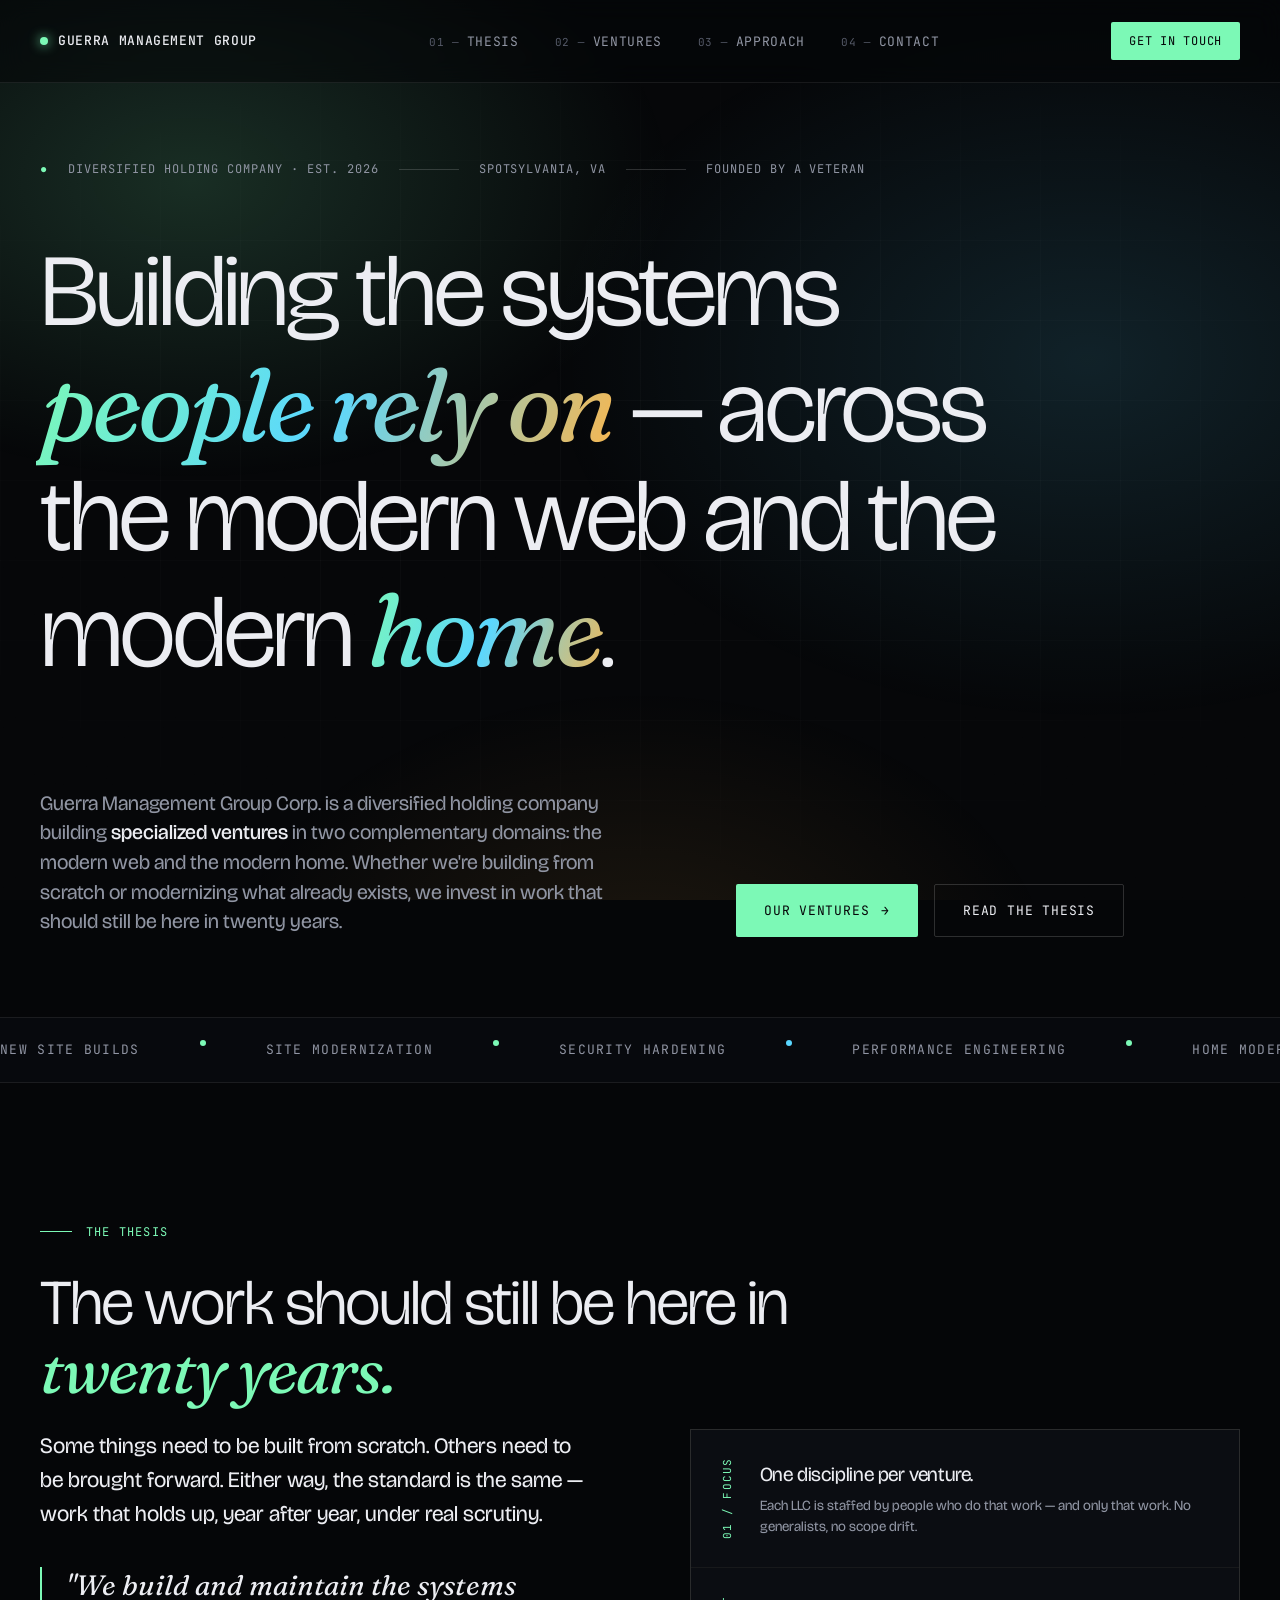
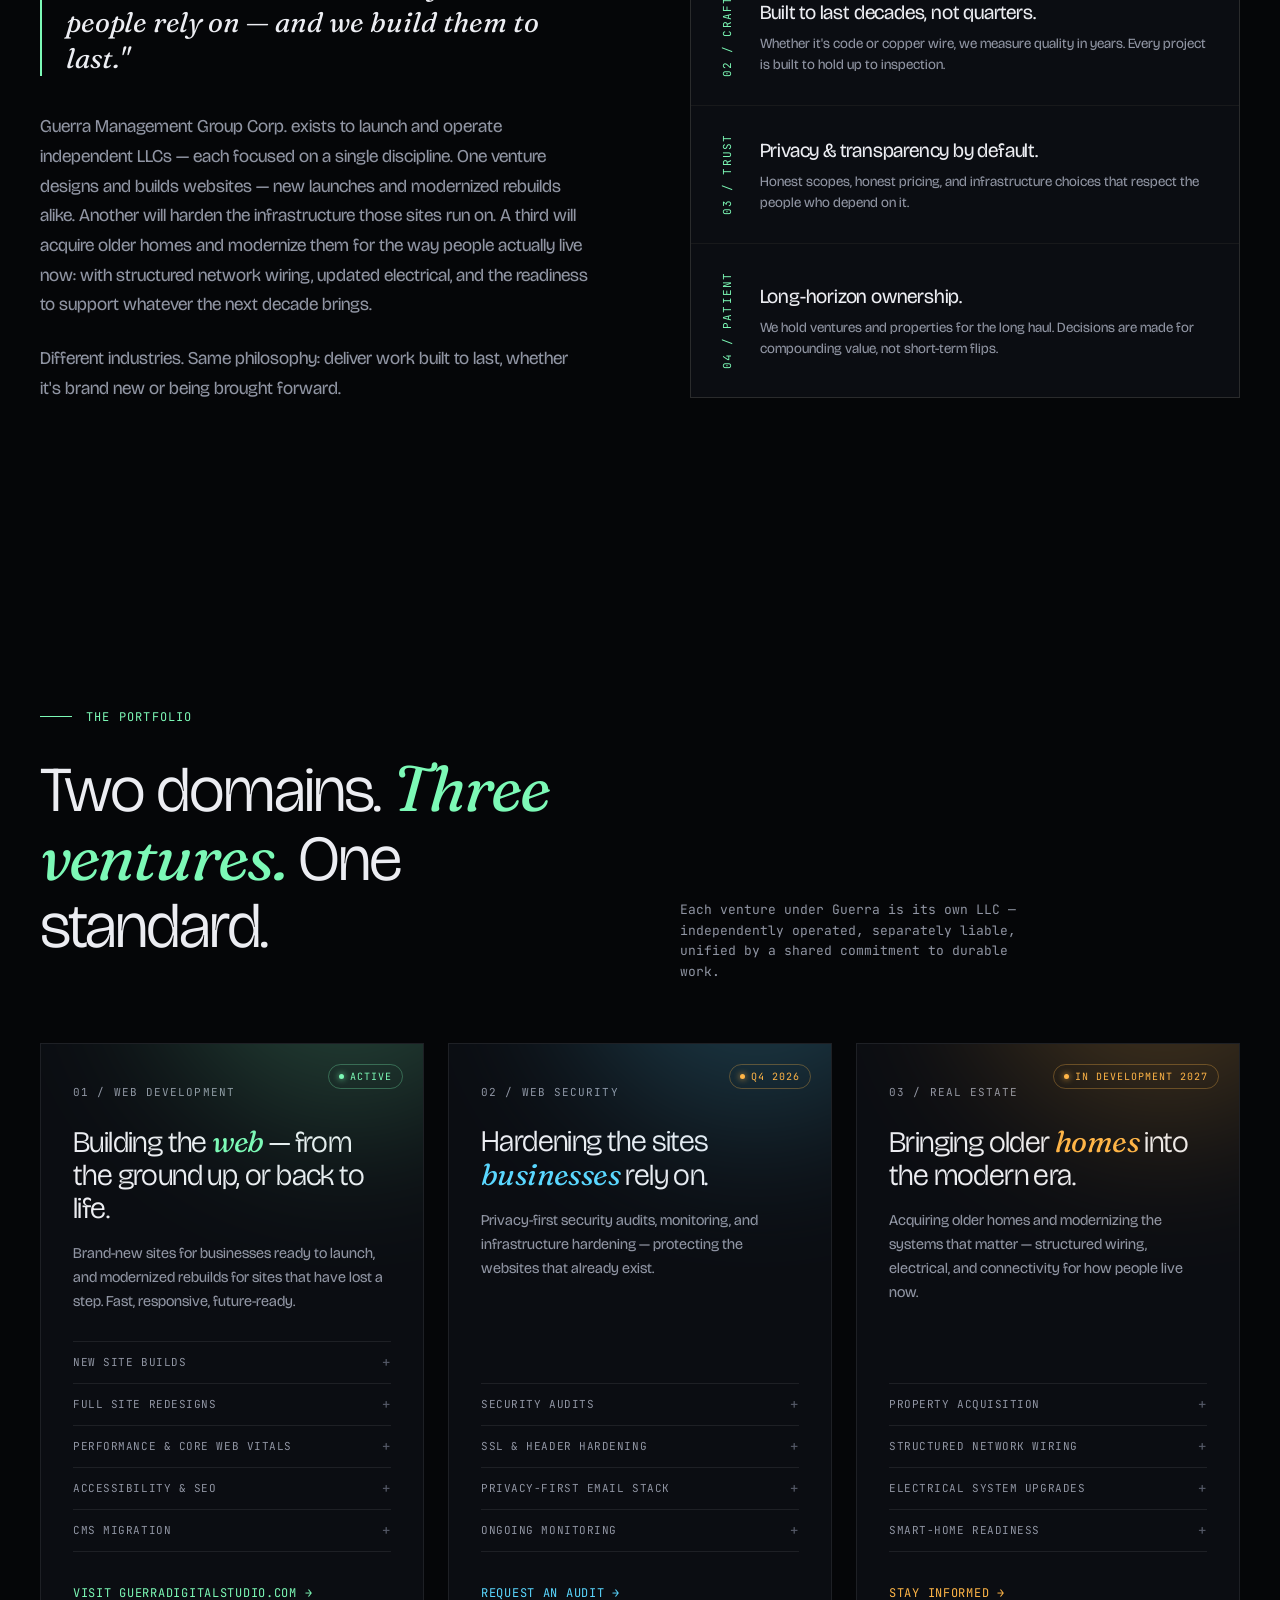
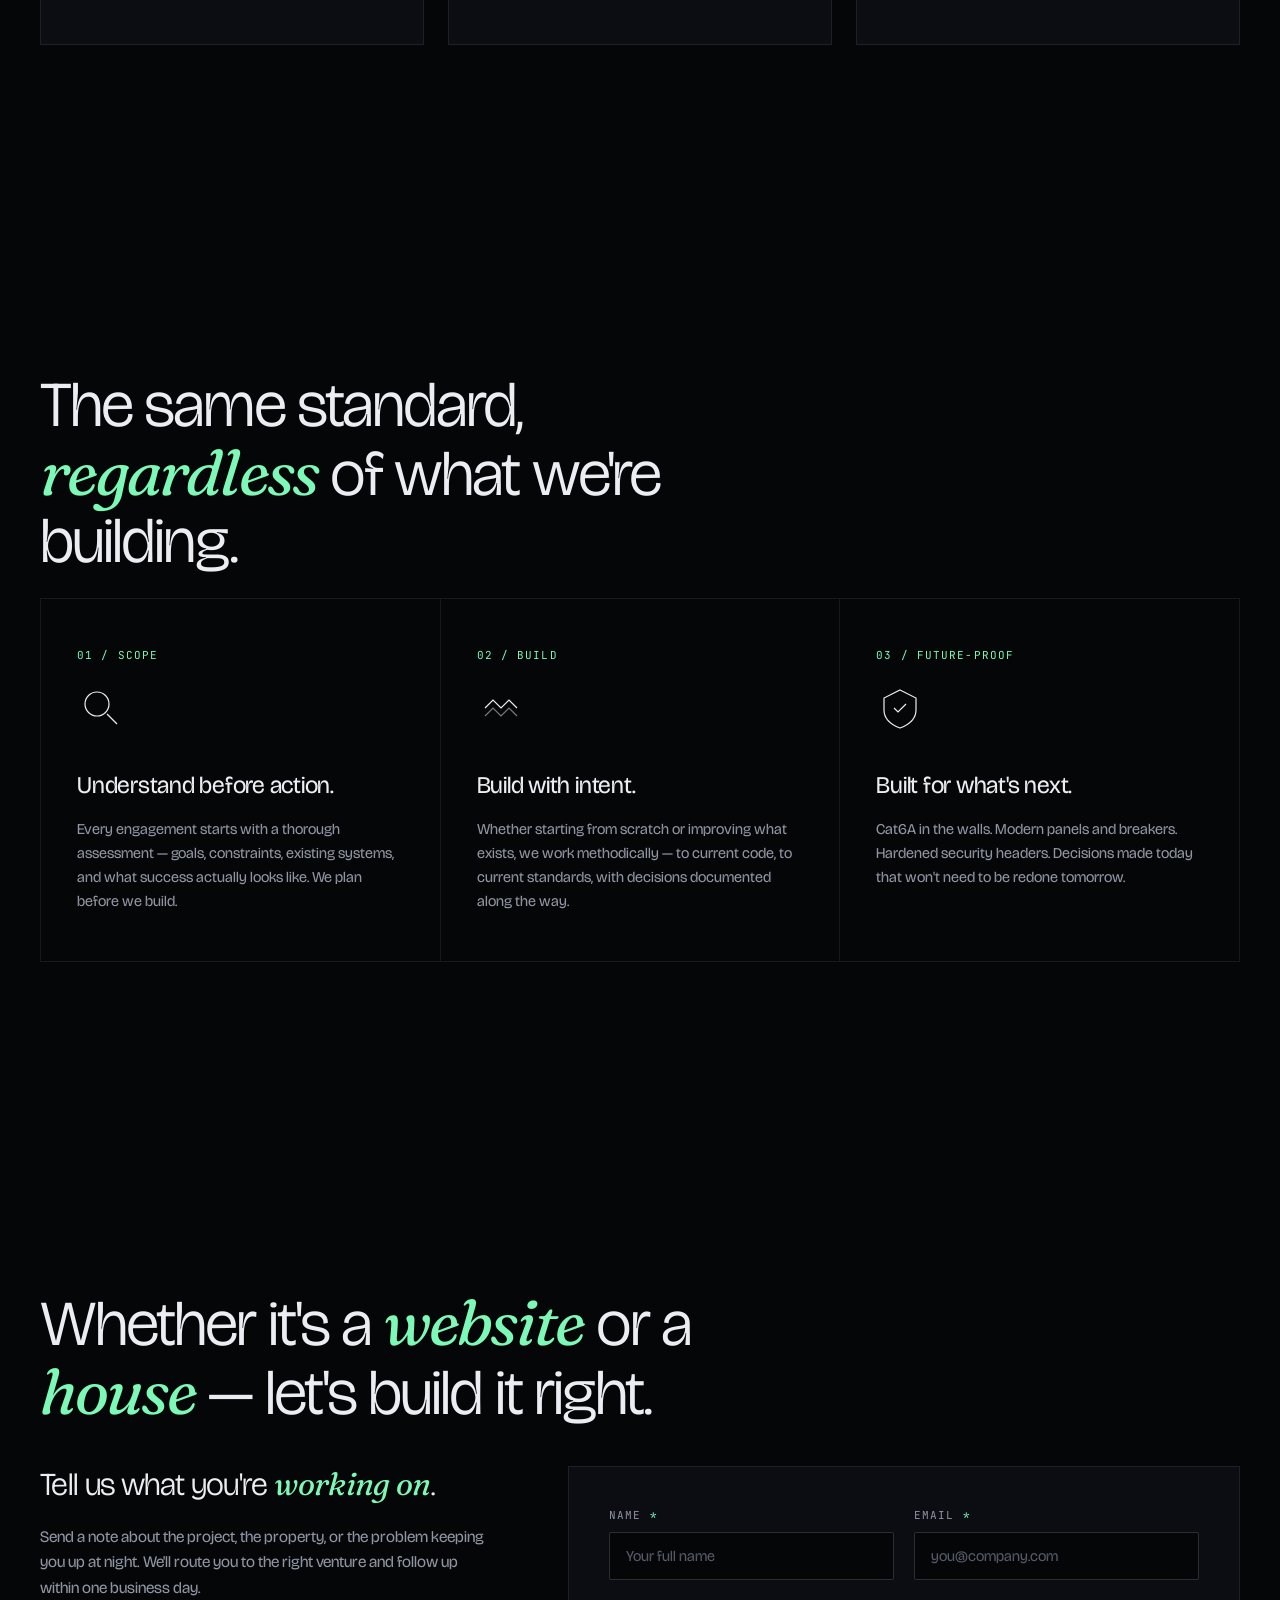
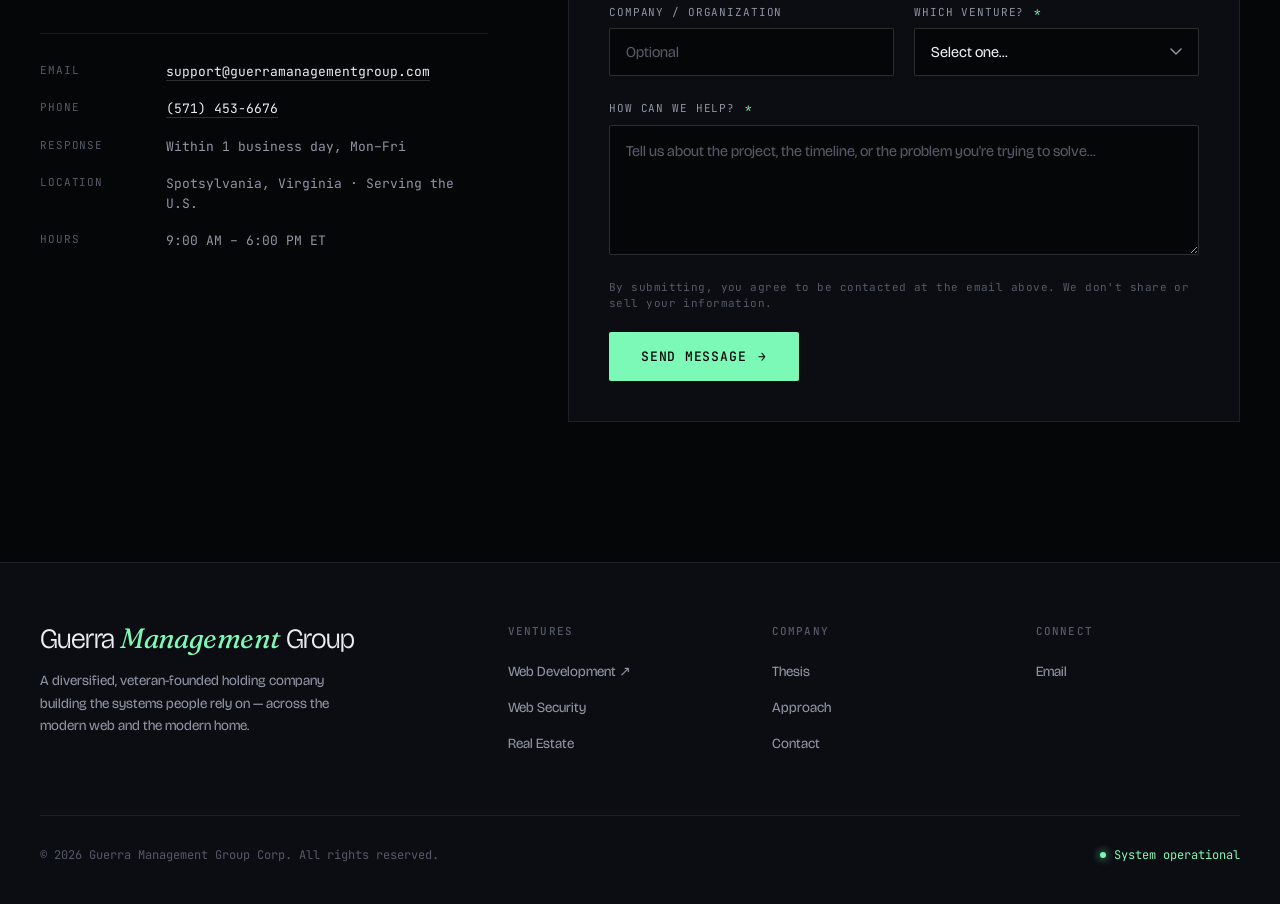
==== commit a7e00f83: "Update index.html" ====
--- a/index.html
+++ b/index.html
@@ -2,6 +2,7 @@
 <html lang="en">
 <head>
 <meta charset="UTF-8" />
+<link rel="icon" href="data:image/svg+xml,%3Csvg%20xmlns%3D%27http%3A//www.w3.org/2000/svg%27%20viewBox%3D%270%200%2032%2032%27%3E%3Crect%20width%3D%2732%27%20height%3D%2732%27%20rx%3D%277%27%20fill%3D%27%230b0d12%27/%3E%3Cpath%20d%3D%27M20.5%2011.2a5.2%205.2%200%201%200%201.1%205.6h-4.2%27%20fill%3D%27none%27%20stroke%3D%27%237cf9b6%27%20stroke-width%3D%272.4%27%20stroke-linecap%3D%27round%27%20stroke-linejoin%3D%27round%27/%3E%3C/svg%3E" />
 <meta name="viewport" content="width=device-width, initial-scale=1.0" />
 
 <!-- ─────────── Security Headers (HTML-level) ─────────── -->
@@ -9,8 +10,8 @@
 <meta http-equiv="Content-Security-Policy" content="
   default-src 'self';
   script-src 'self' 'unsafe-inline';
-  style-src 'self' 'unsafe-inline' https://fonts.googleapis.com;
-  font-src 'self' https://fonts.gstatic.com;
+  style-src 'self' 'unsafe-inline';
+  font-src 'self' data:;
   img-src 'self' data: https:;
   connect-src 'self' https://guerra-contact-api.vercel.app;
   frame-ancestors 'none';
@@ -25,10 +26,14 @@
 <!-- ─────────── End Security Headers ─────────── -->
 <title>Guerra Management Group Corp. — Building Systems People Rely On</title>
 <meta name="description" content="Guerra Management Group Corp. is a diversified holding company building specialized ventures across the modern web and the modern home — from new builds to modernization. Founded by a service-disabled veteran." />
-<link rel="preconnect" href="https://fonts.googleapis.com" />
-<link rel="preconnect" href="https://fonts.gstatic.com" crossorigin />
-<link href="https://fonts.googleapis.com/css2?family=Bricolage+Grotesque:opsz,wght@12..96,300..800&family=JetBrains+Mono:wght@300;400;500;600&family=Fraunces:opsz,wght@9..144,300..900&display=swap" rel="stylesheet" />
+<!-- Fonts inlined in the stylesheet below — zero external requests -->
 <style>
+/* Inlined, Latin-subset fonts — no external requests, no Google calls */
+@font-face{font-family:'Bricolage Grotesque';font-style:normal;font-weight:300 500;font-display:swap;src:url([data-uri]) format('woff2');}
+@font-face{font-family:'JetBrains Mono';font-style:normal;font-weight:400;font-display:swap;src:url([data-uri]) format('woff2');}
+@font-face{font-family:'JetBrains Mono';font-style:normal;font-weight:500;font-display:swap;src:url([data-uri]) format('woff2');}
+@font-face{font-family:'Fraunces';font-style:italic;font-weight:400;font-display:swap;src:url([data-uri]) format('woff2');}
+
   :root {
     --bg: #050608;
     --bg-elev: #0b0d12;
@@ -1386,7 +1391,6 @@
       <h4>Connect</h4>
       <ul>
         <li><a href="mailto:support@guerramanagementgroup.com">Email</a></li>
-        <li><a href="#">LinkedIn</a></li>
       </ul>
     </div>
   </div>
@@ -1442,10 +1446,23 @@
       submitBtn.innerHTML = 'Sending… <span class="arrow">→</span>';
 
       try {
+        // Collect form fields into a plain JSON payload
+        const payload = {
+          name:    form.name.value.trim(),
+          email:   form.email.value.trim(),
+          company: form.company.value.trim(),
+          venture: form.venture.value,
+          message: form.message.value.trim(),
+          _gotcha: form._gotcha?.value || ''
+        };
+
         const response = await fetch(form.action, {
           method: 'POST',
-          headers: { 'Accept': 'application/json' },
-          body: new FormData(form)
+          headers: {
+            'Content-Type': 'application/json',
+            'Accept': 'application/json'
+          },
+          body: JSON.stringify(payload)
         });
 
         if (response.ok) {
@@ -1453,7 +1470,7 @@
           form.reset();
         } else {
           const data = await response.json().catch(() => ({}));
-          const msg = data.errors?.[0]?.message || 'Something went wrong. Please email us directly at support@guerramanagementgroup.com.';
+          const msg = data.error || 'Something went wrong. Please email us directly at support@guerramanagementgroup.com.';
           showStatus('error', msg);
         }
       } catch (err) {
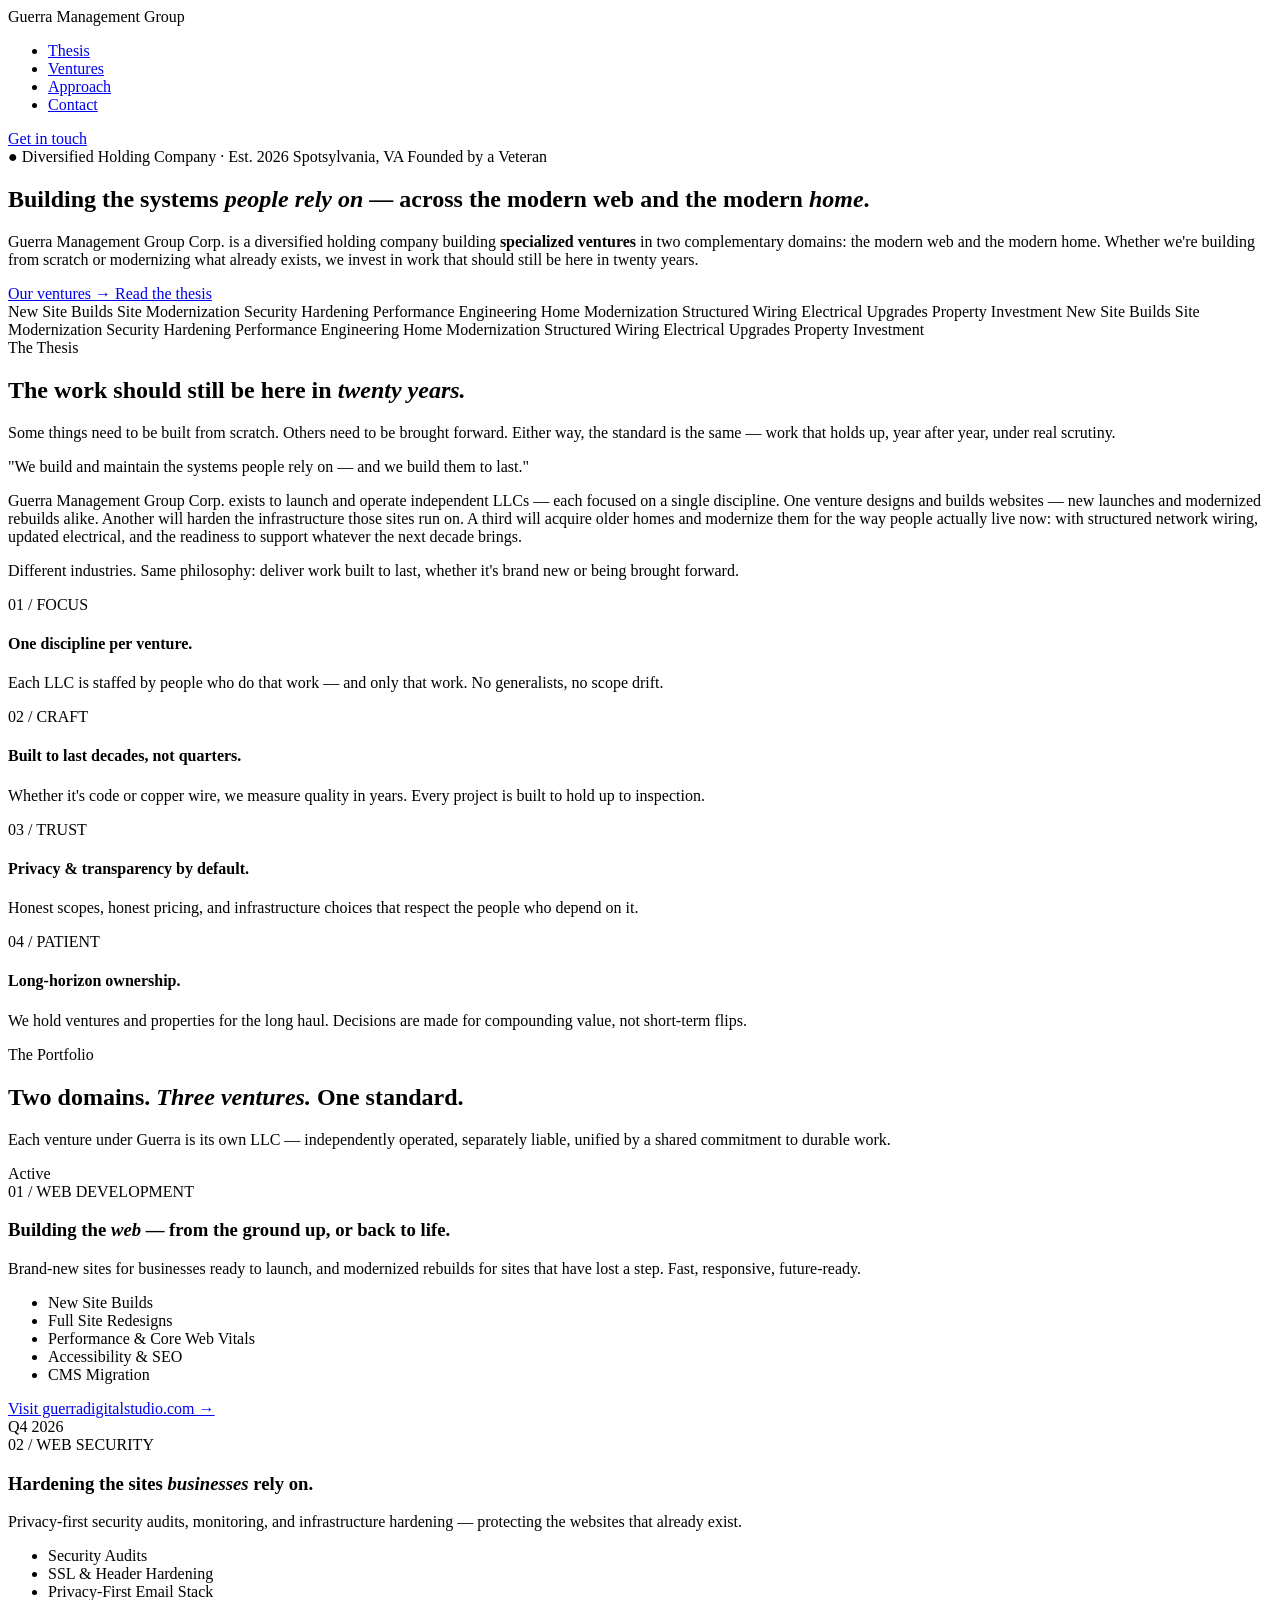
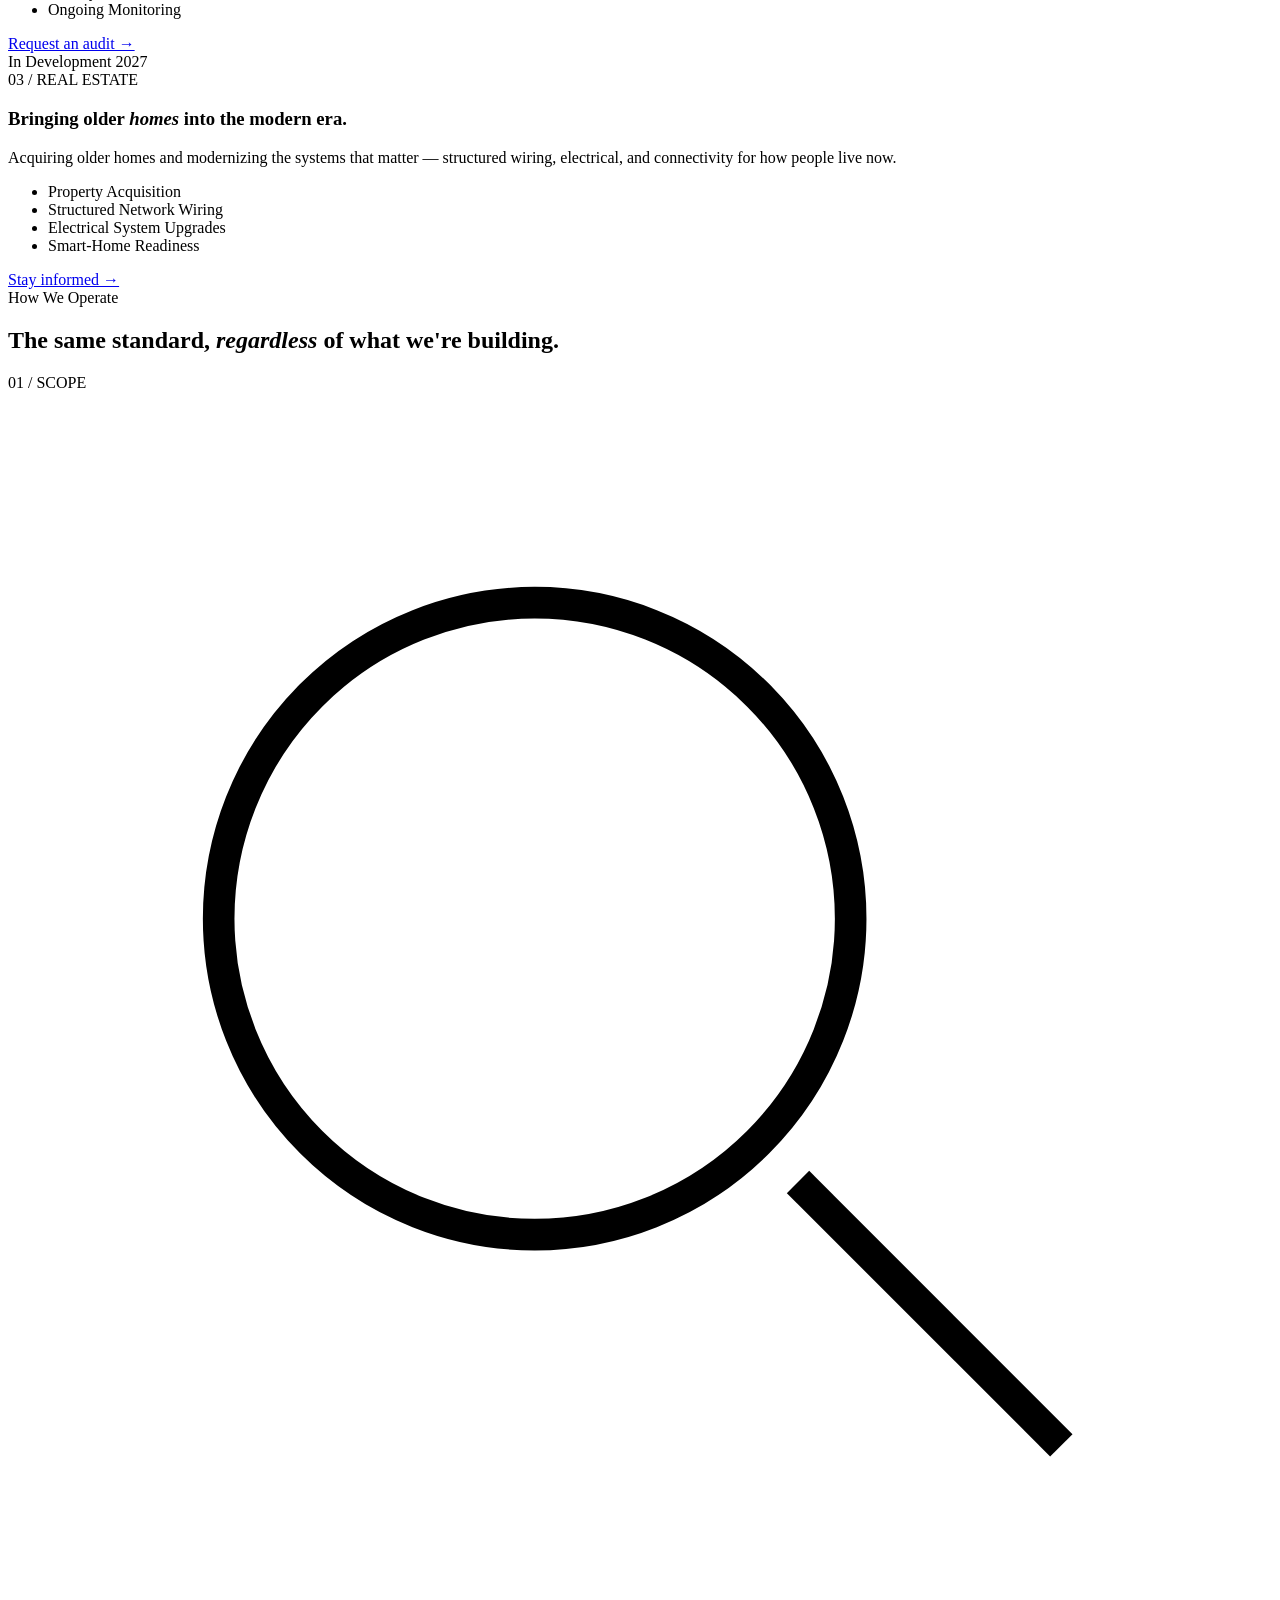
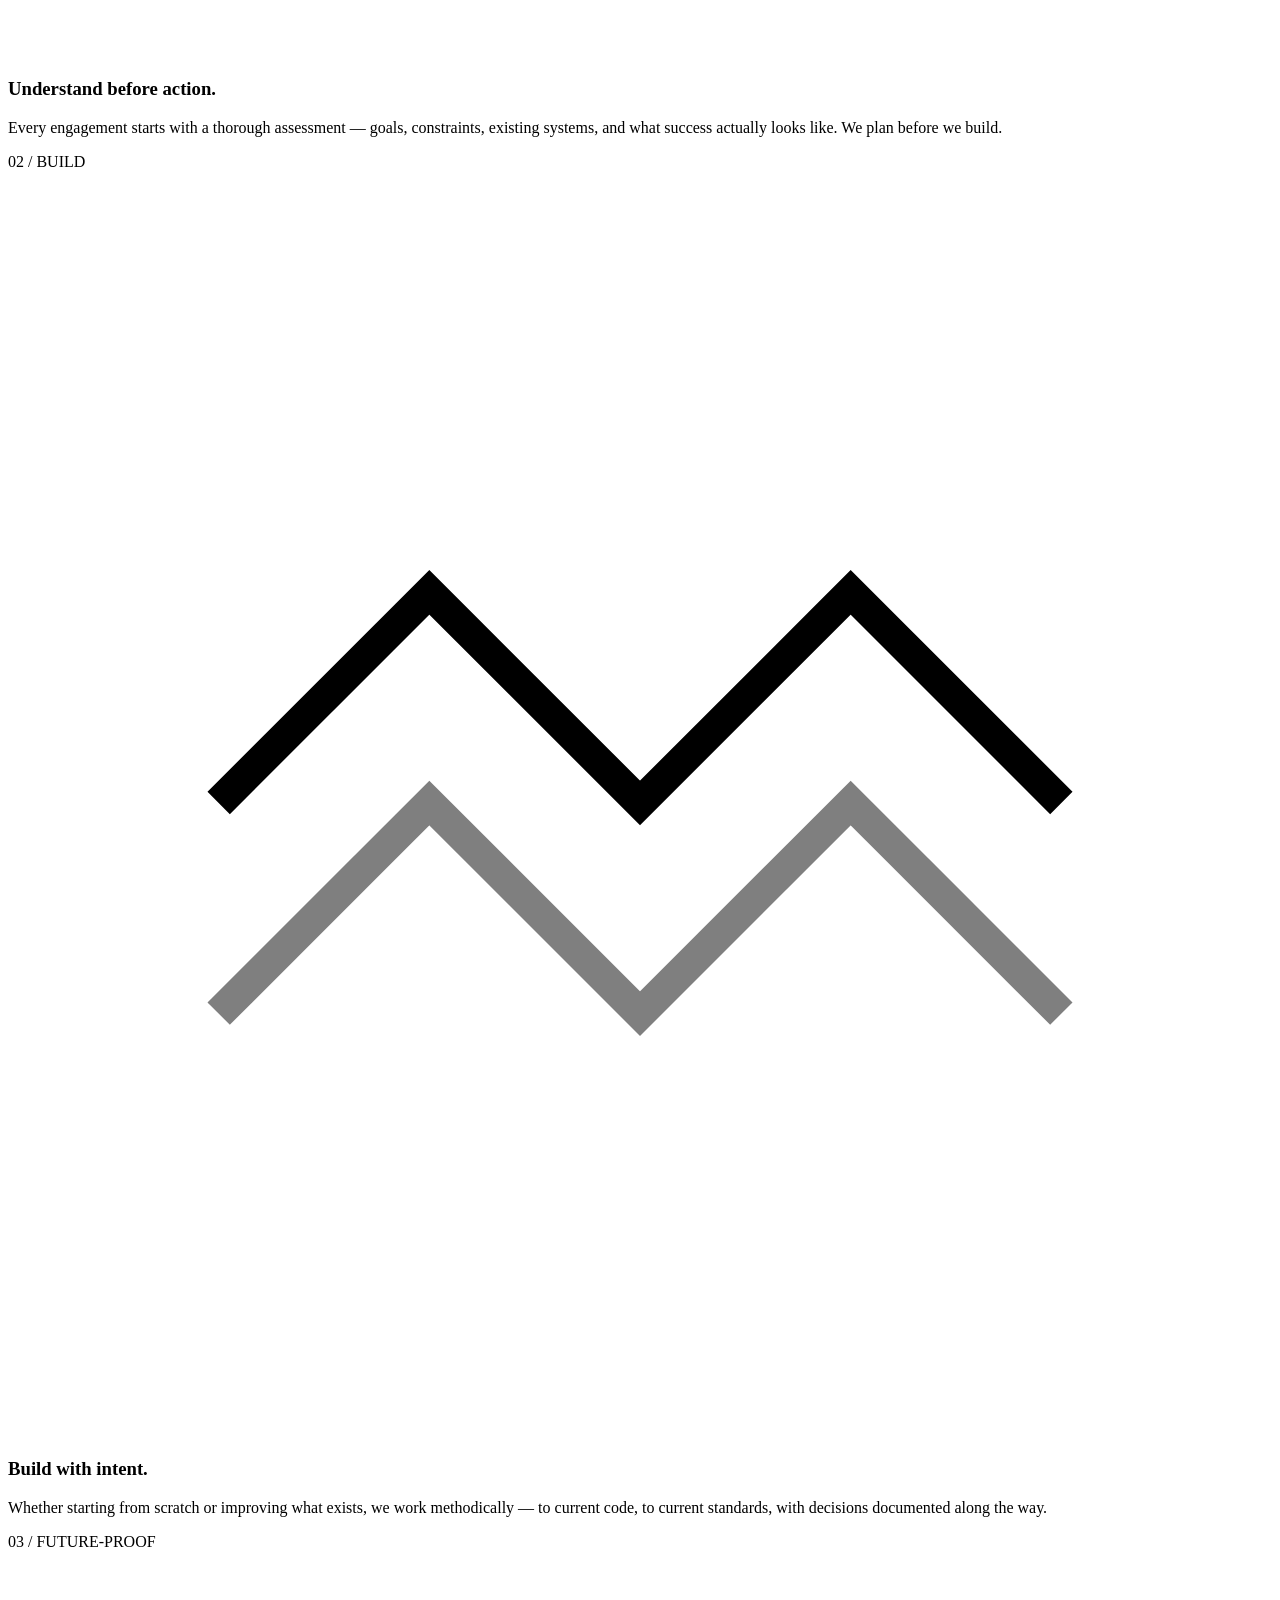
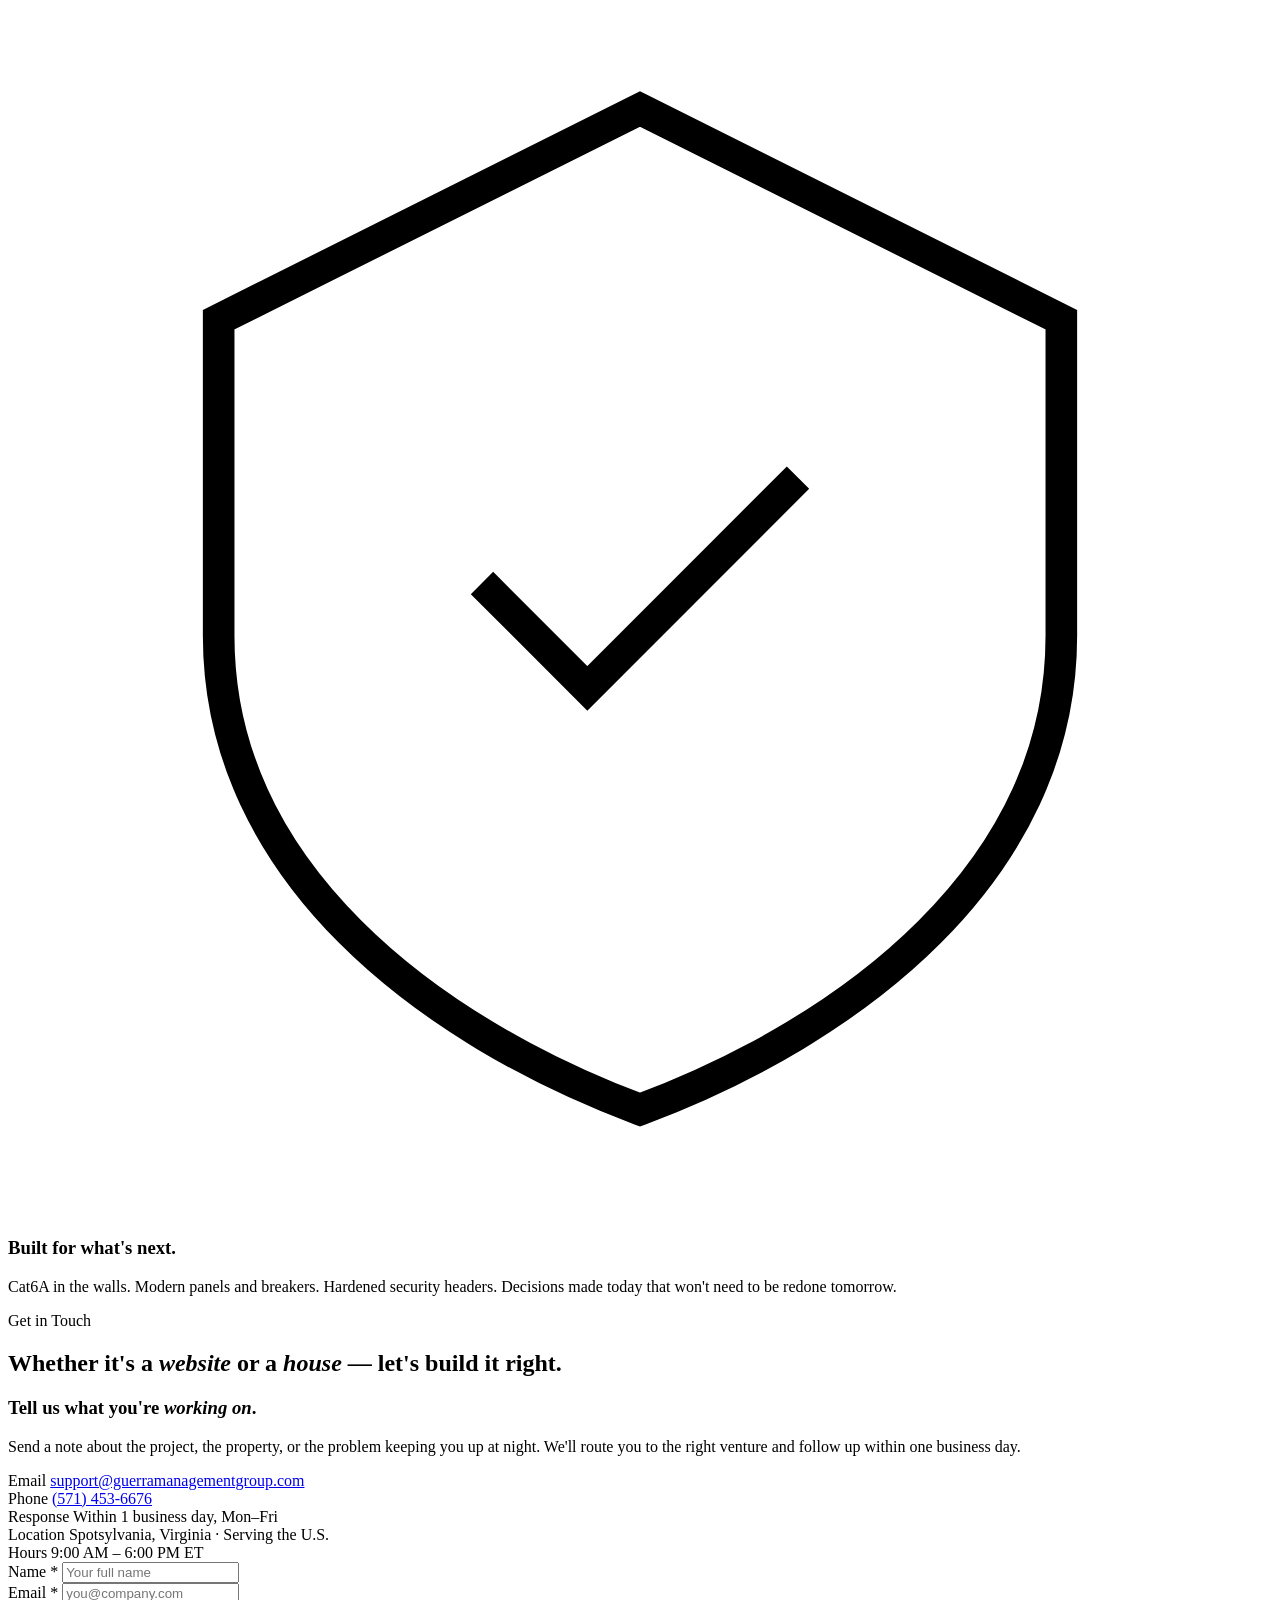
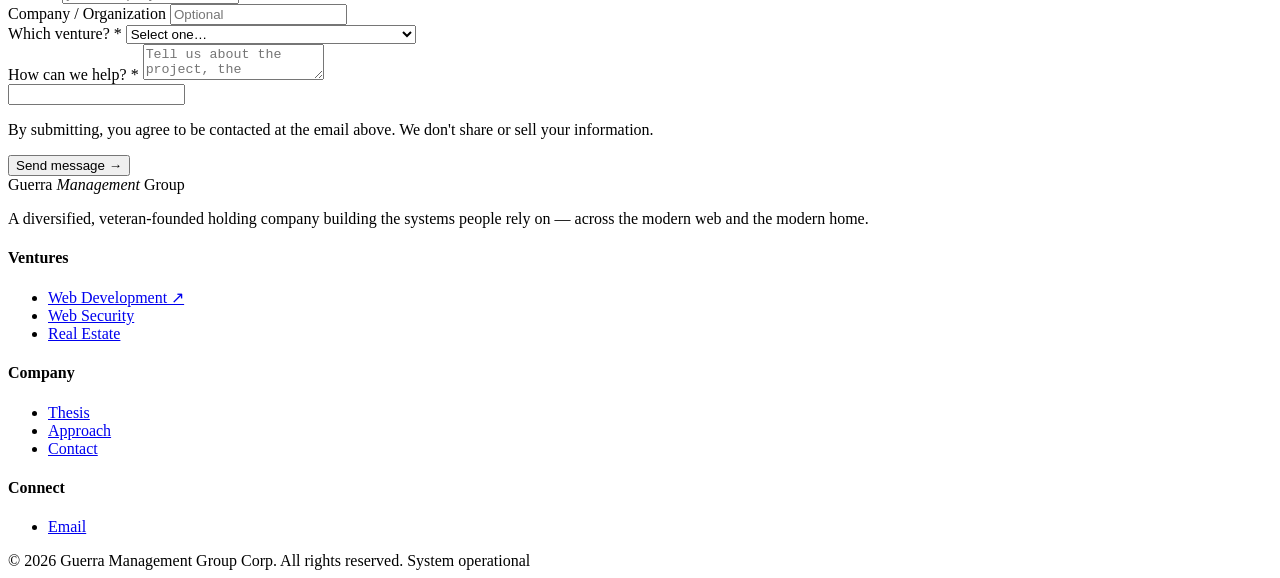
==== commit a93a4428: "Update index.html" ====
--- a/index.html
+++ b/index.html
@@ -5,1016 +5,11 @@
 <link rel="icon" href="data:image/svg+xml,%3Csvg%20xmlns%3D%27http%3A//www.w3.org/2000/svg%27%20viewBox%3D%270%200%2032%2032%27%3E%3Crect%20width%3D%2732%27%20height%3D%2732%27%20rx%3D%277%27%20fill%3D%27%230b0d12%27/%3E%3Cpath%20d%3D%27M20.5%2011.2a5.2%205.2%200%201%200%201.1%205.6h-4.2%27%20fill%3D%27none%27%20stroke%3D%27%237cf9b6%27%20stroke-width%3D%272.4%27%20stroke-linecap%3D%27round%27%20stroke-linejoin%3D%27round%27/%3E%3C/svg%3E" />
 <meta name="viewport" content="width=device-width, initial-scale=1.0" />
 
-<!-- ─────────── Security Headers (HTML-level) ─────────── -->
-<!-- Real HTTP headers will also be set by Cloudflare; these are meta-tag fallbacks. -->
-<meta http-equiv="Content-Security-Policy" content="
-  default-src 'self';
-  script-src 'self' 'unsafe-inline';
-  style-src 'self' 'unsafe-inline';
-  font-src 'self' data:;
-  img-src 'self' data: https:;
-  connect-src 'self' https://guerra-contact-api.vercel.app;
-  frame-ancestors 'none';
-  form-action 'self' https://guerra-contact-api.vercel.app;
-  base-uri 'self';
-  object-src 'none';
-  upgrade-insecure-requests;
-" />
-<meta name="referrer" content="strict-origin-when-cross-origin" />
-<meta http-equiv="Permissions-Policy" content="camera=(), microphone=(), geolocation=(), payment=(), usb=(), bluetooth=(), magnetometer=(), gyroscope=(), accelerometer=(), midi=(), encrypted-media=(), display-capture=(), interest-cohort=()" />
-<meta http-equiv="X-Content-Type-Options" content="nosniff" />
-<!-- ─────────── End Security Headers ─────────── -->
+
 <title>Guerra Management Group Corp. — Building Systems People Rely On</title>
 <meta name="description" content="Guerra Management Group Corp. is a diversified holding company building specialized ventures across the modern web and the modern home — from new builds to modernization. Founded by a service-disabled veteran." />
 <!-- Fonts inlined in the stylesheet below — zero external requests -->
-<style>
-/* Inlined, Latin-subset fonts — no external requests, no Google calls */
-@font-face{font-family:'Bricolage Grotesque';font-style:normal;font-weight:300 500;font-display:swap;src:url([data-uri]) format('woff2');}
-@font-face{font-family:'JetBrains Mono';font-style:normal;font-weight:400;font-display:swap;src:url([data-uri]) format('woff2');}
-@font-face{font-family:'JetBrains Mono';font-style:normal;font-weight:500;font-display:swap;src:url([data-uri]) format('woff2');}
-@font-face{font-family:'Fraunces';font-style:italic;font-weight:400;font-display:swap;src:url([data-uri]) format('woff2');}
-
-  :root {
-    --bg: #050608;
-    --bg-elev: #0b0d12;
-    --bg-elev-2: #11141b;
-    --ink: #ecedf2;
-    --ink-dim: #9095a3;
-    --ink-faint: #555a68;
-    --line: rgba(255,255,255,0.08);
-    --line-strong: rgba(255,255,255,0.16);
-    --accent: #7cf9b6;
-    --accent-2: #5ad7ff;
-    --accent-3: #ffb547;
-    --accent-signal: #ff5e3a;
-    --grad-1: radial-gradient(800px 500px at 15% 20%, rgba(124,249,182,0.16), transparent 60%);
-    --grad-2: radial-gradient(900px 600px at 85% 40%, rgba(90,215,255,0.13), transparent 60%);
-    --grad-3: radial-gradient(700px 500px at 50% 110%, rgba(255,181,71,0.10), transparent 60%);
-    --display: 'Bricolage Grotesque', system-ui, sans-serif;
-    --serif: 'Fraunces', Georgia, serif;
-    --mono: 'JetBrains Mono', ui-monospace, monospace;
-  }
-
-  * { box-sizing: border-box; margin: 0; padding: 0; }
-  html { scroll-behavior: smooth; }
-  body {
-    background: var(--bg);
-    color: var(--ink);
-    font-family: var(--display);
-    font-weight: 400;
-    line-height: 1.5;
-    -webkit-font-smoothing: antialiased;
-    -moz-osx-font-smoothing: grayscale;
-    overflow-x: hidden;
-  }
-
-  body::before {
-    content: '';
-    position: fixed;
-    inset: 0;
-    background: var(--grad-1), var(--grad-2), var(--grad-3);
-    pointer-events: none;
-    z-index: 0;
-    animation: drift 24s ease-in-out infinite alternate;
-  }
-  body::after {
-    content: '';
-    position: fixed;
-    inset: 0;
-    background-image: url("data:image/svg+xml;utf8,<svg xmlns='http://www.w3.org/2000/svg' width='160' height='160'><filter id='n'><feTurbulence type='fractalNoise' baseFrequency='0.9' numOctaves='2' stitchTiles='stitch'/><feColorMatrix values='0 0 0 0 1 0 0 0 0 1 0 0 0 0 1 0 0 0 0.06 0'/></filter><rect width='100%' height='100%' filter='url(%23n)'/></svg>");
-    pointer-events: none;
-    opacity: 0.5;
-    z-index: 1;
-    mix-blend-mode: overlay;
-  }
-  @keyframes drift {
-    0%   { transform: translate(0,0) scale(1); }
-    100% { transform: translate(-40px, 30px) scale(1.08); }
-  }
-
-  .grid-overlay {
-    position: fixed;
-    inset: 0;
-    background-image:
-      linear-gradient(to right, rgba(255,255,255,0.025) 1px, transparent 1px),
-      linear-gradient(to bottom, rgba(255,255,255,0.025) 1px, transparent 1px);
-    background-size: 80px 80px;
-    pointer-events: none;
-    z-index: 1;
-    mask-image: radial-gradient(ellipse 80% 60% at 50% 50%, black 30%, transparent 90%);
-  }
-
-  main, header, footer { position: relative; z-index: 2; }
-
-  .nav {
-    position: fixed;
-    top: 0; left: 0; right: 0;
-    padding: 22px 40px;
-    display: flex;
-    justify-content: space-between;
-    align-items: center;
-    z-index: 100;
-    backdrop-filter: blur(12px);
-    -webkit-backdrop-filter: blur(12px);
-    background: rgba(5,6,8,0.55);
-    border-bottom: 1px solid var(--line);
-  }
-  .nav-brand {
-    font-family: var(--mono);
-    font-size: 13px;
-    font-weight: 500;
-    letter-spacing: 0.05em;
-    text-transform: uppercase;
-    display: flex;
-    align-items: center;
-    gap: 10px;
-  }
-  .nav-brand .dot {
-    width: 8px; height: 8px;
-    background: var(--accent);
-    border-radius: 50%;
-    box-shadow: 0 0 12px var(--accent);
-    animation: pulse 2.4s ease-in-out infinite;
-  }
-  @keyframes pulse {
-    0%,100% { opacity: 1; transform: scale(1); }
-    50% { opacity: 0.5; transform: scale(0.85); }
-  }
-  .nav-links { display: flex; gap: 36px; list-style: none; }
-  .nav-links a {
-    color: var(--ink-dim);
-    text-decoration: none;
-    font-size: 13px;
-    font-family: var(--mono);
-    text-transform: uppercase;
-    letter-spacing: 0.05em;
-    transition: color 0.25s ease;
-  }
-  .nav-links a:hover { color: var(--ink); }
-  .nav-links a::before {
-    content: '0' counter(navcount) ' ─ ';
-    color: var(--ink-faint);
-    font-size: 11px;
-  }
-  .nav-links { counter-reset: navcount; }
-  .nav-links li { counter-increment: navcount; }
-  .nav-cta {
-    font-family: var(--mono);
-    font-size: 12px;
-    text-transform: uppercase;
-    letter-spacing: 0.06em;
-    color: var(--bg);
-    background: var(--accent);
-    padding: 10px 18px;
-    text-decoration: none;
-    border-radius: 2px;
-    transition: all 0.25s ease;
-  }
-  .nav-cta:hover {
-    background: var(--ink);
-    transform: translateY(-1px);
-    box-shadow: 0 8px 24px rgba(124,249,182,0.2);
-  }
-
-  .hero {
-    min-height: 100vh;
-    padding: 160px 40px 80px;
-    display: grid;
-    grid-template-columns: 1fr;
-    gap: 60px;
-    max-width: 1400px;
-    margin: 0 auto;
-  }
-  .hero-meta {
-    font-family: var(--mono);
-    font-size: 12px;
-    text-transform: uppercase;
-    letter-spacing: 0.08em;
-    color: var(--ink-dim);
-    display: flex;
-    gap: 20px;
-    align-items: center;
-    flex-wrap: wrap;
-  }
-  .hero-meta .tick { color: var(--accent); }
-  .hero-meta .divider {
-    width: 60px;
-    height: 1px;
-    background: var(--line-strong);
-  }
-
-  .hero h1 {
-    font-family: var(--display);
-    font-weight: 300;
-    font-size: clamp(48px, 8vw, 124px);
-    line-height: 1.05;
-    letter-spacing: -0.04em;
-    max-width: 16ch;
-  }
-  .hero h1 em {
-    font-family: var(--serif);
-    font-style: italic;
-    font-weight: 400;
-    background: linear-gradient(110deg, var(--accent) 0%, var(--accent-2) 50%, var(--accent-3) 100%);
-    -webkit-background-clip: text;
-    background-clip: text;
-    -webkit-text-fill-color: transparent;
-    color: transparent;
-    font-size: 1em;
-    display: inline-block;
-    line-height: 1.15;
-    padding: 0.05em 0.08em 0.12em 0.04em;
-    margin: -0.05em -0.08em -0.12em -0.04em;
-  }
-
-  .hero-bottom {
-    display: grid;
-    grid-template-columns: 1.1fr 0.9fr;
-    gap: 80px;
-    align-items: end;
-    margin-top: 40px;
-  }
-  @media (max-width: 880px) {
-    .hero-bottom { grid-template-columns: 1fr; gap: 40px; }
-  }
-  .hero-lede {
-    font-family: var(--display);
-    font-weight: 400;
-    font-size: clamp(18px, 1.6vw, 22px);
-    line-height: 1.45;
-    color: var(--ink-dim);
-    max-width: 54ch;
-  }
-  .hero-lede strong { color: var(--ink); font-weight: 500; }
-  .hero-actions { display: flex; gap: 16px; flex-wrap: wrap; }
-  .btn {
-    font-family: var(--mono);
-    font-size: 13px;
-    text-transform: uppercase;
-    letter-spacing: 0.06em;
-    padding: 16px 28px;
-    text-decoration: none;
-    display: inline-flex;
-    align-items: center;
-    gap: 12px;
-    border-radius: 2px;
-    transition: all 0.3s cubic-bezier(0.4,0,0.2,1);
-    cursor: pointer;
-    border: none;
-  }
-  .btn-primary { background: var(--accent); color: var(--bg); }
-  .btn-primary:hover {
-    background: var(--ink);
-    transform: translateY(-2px);
-    box-shadow: 0 12px 32px rgba(124,249,182,0.25);
-  }
-  .btn-ghost {
-    background: transparent;
-    color: var(--ink);
-    border: 1px solid var(--line-strong);
-  }
-  .btn-ghost:hover { border-color: var(--accent); color: var(--accent); }
-  .btn .arrow { transition: transform 0.3s ease; }
-  .btn:hover .arrow { transform: translateX(4px); }
-
-  .reveal {
-    opacity: 0;
-    transform: translateY(24px);
-    animation: rise 0.9s cubic-bezier(0.2,0.8,0.2,1) forwards;
-  }
-  .reveal.d1 { animation-delay: 0.1s; }
-  .reveal.d2 { animation-delay: 0.25s; }
-  .reveal.d3 { animation-delay: 0.4s; }
-  .reveal.d4 { animation-delay: 0.55s; }
-  @keyframes rise {
-    to { opacity: 1; transform: translateY(0); }
-  }
-
-  .marquee {
-    border-top: 1px solid var(--line);
-    border-bottom: 1px solid var(--line);
-    overflow: hidden;
-    padding: 22px 0;
-    background: rgba(11,13,18,0.5);
-  }
-  .marquee-track {
-    display: flex;
-    gap: 60px;
-    white-space: nowrap;
-    animation: scroll 40s linear infinite;
-    font-family: var(--mono);
-    font-size: 13px;
-    text-transform: uppercase;
-    letter-spacing: 0.1em;
-    color: var(--ink-dim);
-  }
-  .marquee-track span { display: flex; align-items: center; gap: 60px; }
-  .marquee-track .pip { width: 6px; height: 6px; background: var(--accent); border-radius: 50%; flex-shrink: 0; }
-  .marquee-track .pip.amber { background: var(--accent-3); }
-  .marquee-track .pip.cyan { background: var(--accent-2); }
-  @keyframes scroll {
-    from { transform: translateX(0); }
-    to   { transform: translateX(-50%); }
-  }
-
-  section {
-    padding: 140px 40px;
-    max-width: 1400px;
-    margin: 0 auto;
-  }
-  .section-label {
-    font-family: var(--mono);
-    font-size: 12px;
-    text-transform: uppercase;
-    letter-spacing: 0.1em;
-    color: var(--accent);
-    margin-bottom: 28px;
-    display: flex;
-    align-items: center;
-    gap: 14px;
-  }
-  .section-label::before {
-    content: '';
-    width: 32px;
-    height: 1px;
-    background: var(--accent);
-  }
-  .section-title {
-    font-family: var(--display);
-    font-weight: 300;
-    font-size: clamp(36px, 5vw, 68px);
-    line-height: 1.05;
-    letter-spacing: -0.03em;
-    margin-bottom: 24px;
-    max-width: 20ch;
-  }
-  .section-title em {
-    font-family: var(--serif);
-    font-style: italic;
-    font-weight: 400;
-    color: var(--accent);
-  }
-
-  .thesis {
-    display: grid;
-    grid-template-columns: 1fr 1fr;
-    gap: 100px;
-    align-items: start;
-  }
-  @media (max-width: 880px) {
-    .thesis { grid-template-columns: 1fr; gap: 40px; }
-  }
-  .thesis-prose p {
-    font-size: 18px;
-    line-height: 1.65;
-    color: var(--ink-dim);
-    margin-bottom: 24px;
-  }
-  .thesis-prose p:first-child {
-    font-size: 22px;
-    color: var(--ink);
-    line-height: 1.55;
-  }
-  .thesis-prose .pull {
-    font-family: var(--serif);
-    font-style: italic;
-    font-weight: 400;
-    font-size: 28px;
-    line-height: 1.3;
-    color: var(--ink);
-    border-left: 2px solid var(--accent);
-    padding-left: 24px;
-    margin: 36px 0;
-  }
-
-  .pillars {
-    display: flex;
-    flex-direction: column;
-    gap: 1px;
-    background: var(--line);
-    border: 1px solid var(--line);
-  }
-  .pillar {
-    background: var(--bg-elev);
-    padding: 28px;
-    display: grid;
-    grid-template-columns: auto 1fr;
-    gap: 24px;
-    align-items: center;
-    transition: background 0.3s ease;
-  }
-  .pillar:hover { background: var(--bg-elev-2); }
-  .pillar-num {
-    font-family: var(--mono);
-    font-size: 11px;
-    color: var(--accent);
-    letter-spacing: 0.1em;
-    writing-mode: vertical-rl;
-    transform: rotate(180deg);
-  }
-  .pillar-content h4 {
-    font-family: var(--display);
-    font-weight: 400;
-    font-size: 20px;
-    margin-bottom: 6px;
-    letter-spacing: -0.01em;
-  }
-  .pillar-content p {
-    color: var(--ink-dim);
-    font-size: 14px;
-    line-height: 1.55;
-  }
-
-  .ventures-intro {
-    display: grid;
-    grid-template-columns: 1fr 1fr;
-    gap: 80px;
-    margin-bottom: 60px;
-    align-items: end;
-  }
-  @media (max-width: 880px) {
-    .ventures-intro { grid-template-columns: 1fr; gap: 30px; }
-  }
-  .ventures-tag {
-    font-family: var(--mono);
-    font-size: 13px;
-    color: var(--ink-dim);
-    line-height: 1.6;
-    max-width: 42ch;
-  }
-
-  .ventures {
-    display: grid;
-    grid-template-columns: repeat(3, 1fr);
-    gap: 24px;
-  }
-  @media (max-width: 1100px) {
-    .ventures { grid-template-columns: 1fr 1fr; }
-  }
-  @media (max-width: 720px) {
-    .ventures { grid-template-columns: 1fr; }
-  }
-  .venture-card {
-    background: var(--bg-elev);
-    border: 1px solid var(--line);
-    padding: 40px 32px;
-    position: relative;
-    overflow: hidden;
-    transition: all 0.4s cubic-bezier(0.2,0.8,0.2,1);
-    min-height: 500px;
-    display: flex;
-    flex-direction: column;
-    justify-content: space-between;
-  }
-  .venture-card::before {
-    content: '';
-    position: absolute;
-    top: 0; left: 0;
-    width: 100%;
-    height: 1px;
-    background: linear-gradient(90deg, transparent, var(--accent), transparent);
-    transform: translateX(-100%);
-    transition: transform 0.6s ease;
-  }
-  .venture-card.sec::before { background: linear-gradient(90deg, transparent, var(--accent-2), transparent); }
-  .venture-card.realestate::before { background: linear-gradient(90deg, transparent, var(--accent-3), transparent); }
-  .venture-card:hover {
-    border-color: var(--line-strong);
-    transform: translateY(-4px);
-    background: var(--bg-elev-2);
-  }
-  .venture-card:hover::before { transform: translateX(100%); }
-
-  .venture-card .glow {
-    position: absolute;
-    top: -50%; right: -30%;
-    width: 380px; height: 380px;
-    border-radius: 50%;
-    filter: blur(80px);
-    opacity: 0.22;
-    pointer-events: none;
-    transition: opacity 0.4s ease;
-  }
-  .venture-card:hover .glow { opacity: 0.4; }
-  .venture-card.dev .glow { background: var(--accent); }
-  .venture-card.sec .glow { background: var(--accent-2); }
-  .venture-card.realestate .glow { background: var(--accent-3); }
-
-  .venture-status {
-    position: absolute;
-    top: 20px; right: 20px;
-    font-family: var(--mono);
-    font-size: 10px;
-    text-transform: uppercase;
-    letter-spacing: 0.1em;
-    padding: 4px 10px;
-    border: 1px solid var(--line-strong);
-    border-radius: 100px;
-    color: var(--ink-dim);
-    display: flex;
-    align-items: center;
-    gap: 6px;
-  }
-  .venture-status .s-dot {
-    width: 5px; height: 5px;
-    border-radius: 50%;
-    background: var(--ink-faint);
-  }
-  .venture-status.active { color: var(--accent); border-color: rgba(124,249,182,0.3); }
-  .venture-status.active .s-dot { background: var(--accent); box-shadow: 0 0 6px var(--accent); }
-  .venture-status.upcoming { color: var(--accent-3); border-color: rgba(255,181,71,0.3); }
-  .venture-status.upcoming .s-dot { background: var(--accent-3); box-shadow: 0 0 6px var(--accent-3); }
-
-  .venture-num {
-    font-family: var(--mono);
-    font-size: 11px;
-    color: var(--ink-dim);
-    letter-spacing: 0.1em;
-    margin-bottom: 24px;
-  }
-  .venture-name {
-    font-family: var(--display);
-    font-weight: 300;
-    font-size: 30px;
-    letter-spacing: -0.02em;
-    line-height: 1.1;
-    margin-bottom: 16px;
-  }
-  .venture-name em {
-    font-family: var(--serif);
-    font-style: italic;
-    font-weight: 400;
-  }
-  .venture-card.dev .venture-name em { color: var(--accent); }
-  .venture-card.sec .venture-name em { color: var(--accent-2); }
-  .venture-card.realestate .venture-name em { color: var(--accent-3); }
-  .venture-desc {
-    color: var(--ink-dim);
-    font-size: 15px;
-    line-height: 1.6;
-    margin-bottom: 28px;
-  }
-  .venture-list { list-style: none; margin-bottom: 28px; }
-  .venture-list li {
-    font-family: var(--mono);
-    font-size: 11px;
-    color: var(--ink-dim);
-    text-transform: uppercase;
-    letter-spacing: 0.05em;
-    padding: 10px 0;
-    border-top: 1px solid var(--line);
-    display: flex;
-    justify-content: space-between;
-    align-items: center;
-    transition: color 0.25s ease;
-  }
-  .venture-list li:last-child { border-bottom: 1px solid var(--line); }
-  .venture-list li::after {
-    content: '+';
-    color: var(--ink-faint);
-    transition: color 0.25s ease;
-    font-size: 14px;
-  }
-  .venture-card.dev .venture-list li:hover { color: var(--accent); }
-  .venture-card.sec .venture-list li:hover { color: var(--accent-2); }
-  .venture-card.realestate .venture-list li:hover { color: var(--accent-3); }
-  .venture-card.dev .venture-list li:hover::after { color: var(--accent); }
-  .venture-card.sec .venture-list li:hover::after { color: var(--accent-2); }
-  .venture-card.realestate .venture-list li:hover::after { color: var(--accent-3); }
-
-  .venture-cta {
-    font-family: var(--mono);
-    font-size: 12px;
-    text-transform: uppercase;
-    letter-spacing: 0.06em;
-    color: var(--ink-dim);
-    text-decoration: none;
-    display: inline-flex;
-    align-items: center;
-    gap: 10px;
-    transition: color 0.25s ease, gap 0.25s ease;
-  }
-  .venture-card.dev .venture-cta:hover { color: var(--accent); gap: 14px; }
-  .venture-card.sec .venture-cta:hover { color: var(--accent-2); gap: 14px; }
-  .venture-card.realestate .venture-cta:hover { color: var(--accent-3); gap: 14px; }
-
-  .approach-grid {
-    display: grid;
-    grid-template-columns: repeat(3, 1fr);
-    gap: 0;
-    border-top: 1px solid var(--line);
-    border-left: 1px solid var(--line);
-  }
-  @media (max-width: 880px) {
-    .approach-grid { grid-template-columns: 1fr; }
-  }
-  .approach-item {
-    border-right: 1px solid var(--line);
-    border-bottom: 1px solid var(--line);
-    padding: 48px 36px;
-    transition: background 0.3s ease;
-  }
-  .approach-item:hover { background: var(--bg-elev); }
-  .approach-num {
-    font-family: var(--mono);
-    font-size: 11px;
-    color: var(--accent);
-    letter-spacing: 0.1em;
-    margin-bottom: 20px;
-  }
-  .approach-icon {
-    width: 48px; height: 48px;
-    margin-bottom: 28px;
-    color: var(--ink);
-  }
-  .approach-title {
-    font-family: var(--display);
-    font-weight: 400;
-    font-size: 24px;
-    letter-spacing: -0.01em;
-    margin-bottom: 14px;
-  }
-  .approach-text {
-    color: var(--ink-dim);
-    font-size: 15px;
-    line-height: 1.6;
-  }
-
-  .cta-block {
-    background: linear-gradient(135deg, var(--bg-elev) 0%, var(--bg-elev-2) 100%);
-    border: 1px solid var(--line);
-    padding: 100px 60px;
-    text-align: center;
-    position: relative;
-    overflow: hidden;
-  }
-  .cta-block::before {
-    content: '';
-    position: absolute;
-    inset: 0;
-    background:
-      radial-gradient(600px 300px at 50% 0%, rgba(124,249,182,0.15), transparent 60%),
-      radial-gradient(400px 200px at 30% 100%, rgba(90,215,255,0.1), transparent 60%),
-      radial-gradient(400px 200px at 70% 100%, rgba(255,181,71,0.1), transparent 60%);
-    pointer-events: none;
-  }
-  .cta-block > * { position: relative; z-index: 2; }
-  .cta-eyebrow {
-    font-family: var(--mono);
-    font-size: 12px;
-    text-transform: uppercase;
-    letter-spacing: 0.1em;
-    color: var(--accent);
-    margin-bottom: 20px;
-  }
-  .cta-headline {
-    font-family: var(--display);
-    font-weight: 300;
-    font-size: clamp(36px, 5vw, 64px);
-    line-height: 1.05;
-    letter-spacing: -0.03em;
-    margin-bottom: 24px;
-    max-width: 22ch;
-    margin-inline: auto;
-  }
-  .cta-headline em {
-    font-family: var(--serif);
-    font-style: italic;
-    color: var(--accent);
-    font-weight: 400;
-  }
-  .cta-sub {
-    color: var(--ink-dim);
-    font-size: 18px;
-    max-width: 52ch;
-    margin: 0 auto 40px;
-    line-height: 1.6;
-  }
-
-  footer {
-    padding: 60px 40px 40px;
-    border-top: 1px solid var(--line);
-    background: var(--bg-elev);
-  }
-  .footer-grid {
-    max-width: 1400px;
-    margin: 0 auto;
-    display: grid;
-    grid-template-columns: 2fr 1fr 1fr 1fr;
-    gap: 60px;
-    margin-bottom: 60px;
-  }
-  @media (max-width: 880px) {
-    .footer-grid { grid-template-columns: 1fr 1fr; gap: 40px; }
-  }
-  .footer-brand {
-    font-family: var(--display);
-    font-weight: 300;
-    font-size: 28px;
-    letter-spacing: -0.02em;
-    line-height: 1.1;
-    margin-bottom: 16px;
-  }
-  .footer-brand em {
-    font-family: var(--serif);
-    font-style: italic;
-    color: var(--accent);
-  }
-  .footer-tag {
-    color: var(--ink-dim);
-    font-size: 14px;
-    line-height: 1.6;
-    max-width: 38ch;
-  }
-  .footer-col h4 {
-    font-family: var(--mono);
-    font-size: 11px;
-    text-transform: uppercase;
-    letter-spacing: 0.1em;
-    color: var(--ink-faint);
-    margin-bottom: 20px;
-    font-weight: 500;
-  }
-  .footer-col ul {
-    list-style: none;
-    display: flex;
-    flex-direction: column;
-    gap: 12px;
-  }
-  .footer-col a {
-    color: var(--ink-dim);
-    text-decoration: none;
-    font-size: 14px;
-    transition: color 0.25s ease;
-  }
-  .footer-col a:hover { color: var(--accent); }
-
-  .footer-bottom {
-    max-width: 1400px;
-    margin: 0 auto;
-    padding-top: 30px;
-    border-top: 1px solid var(--line);
-    display: flex;
-    justify-content: space-between;
-    align-items: center;
-    font-family: var(--mono);
-    font-size: 12px;
-    color: var(--ink-faint);
-    flex-wrap: wrap;
-    gap: 16px;
-  }
-  .footer-bottom .live {
-    display: flex;
-    align-items: center;
-    gap: 8px;
-    color: var(--accent);
-  }
-  .footer-bottom .live .dot {
-    width: 6px; height: 6px;
-    background: var(--accent);
-    border-radius: 50%;
-    box-shadow: 0 0 8px var(--accent);
-    animation: pulse 2s ease-in-out infinite;
-  }
-
-  @media (max-width: 720px) {
-    .nav { padding: 16px 20px; }
-    .nav-links { display: none; }
-    .hero, section { padding-left: 20px; padding-right: 20px; }
-    .hero { padding-top: 120px; }
-    .cta-block { padding: 60px 24px; }
-    footer { padding: 40px 20px; }
-  }
-
-  .scroll-reveal {
-    opacity: 0;
-    transform: translateY(40px);
-    transition: opacity 0.9s cubic-bezier(0.2,0.8,0.2,1), transform 0.9s cubic-bezier(0.2,0.8,0.2,1);
-  }
-  .scroll-reveal.in { opacity: 1; transform: translateY(0); }
-
-  /* ───────── Contact Form ───────── */
-  .contact-grid {
-    display: grid;
-    grid-template-columns: 0.8fr 1.2fr;
-    gap: 80px;
-    align-items: start;
-    margin-top: 40px;
-  }
-  @media (max-width: 880px) {
-    .contact-grid { grid-template-columns: 1fr; gap: 50px; }
-  }
-
-  .contact-info h3 {
-    font-family: var(--display);
-    font-weight: 300;
-    font-size: 32px;
-    line-height: 1.15;
-    letter-spacing: -0.02em;
-    margin-bottom: 20px;
-  }
-  .contact-info h3 em {
-    font-family: var(--serif);
-    font-style: italic;
-    color: var(--accent);
-    font-weight: 400;
-  }
-  .contact-info p {
-    color: var(--ink-dim);
-    font-size: 16px;
-    line-height: 1.6;
-    margin-bottom: 32px;
-  }
-  .contact-meta {
-    display: flex;
-    flex-direction: column;
-    gap: 18px;
-    padding-top: 28px;
-    border-top: 1px solid var(--line);
-  }
-  .contact-meta-item {
-    display: grid;
-    grid-template-columns: 110px 1fr;
-    gap: 16px;
-    align-items: start;
-    font-family: var(--mono);
-    font-size: 13px;
-  }
-  .contact-meta-item .label {
-    color: var(--ink-faint);
-    text-transform: uppercase;
-    letter-spacing: 0.08em;
-    font-size: 11px;
-  }
-  .contact-meta-item .value {
-    color: var(--ink-dim);
-    line-height: 1.5;
-  }
-  .contact-meta-item .value a {
-    color: var(--ink);
-    text-decoration: none;
-    border-bottom: 1px solid var(--line-strong);
-    transition: color 0.25s ease, border-color 0.25s ease;
-  }
-  .contact-meta-item .value a:hover {
-    color: var(--accent);
-    border-color: var(--accent);
-  }
-
-  .contact-form {
-    background: var(--bg-elev);
-    border: 1px solid var(--line);
-    padding: 40px;
-    position: relative;
-  }
-  @media (max-width: 720px) {
-    .contact-form { padding: 28px 22px; }
-  }
-  .form-row {
-    display: grid;
-    grid-template-columns: 1fr 1fr;
-    gap: 20px;
-    margin-bottom: 24px;
-  }
-  @media (max-width: 720px) {
-    .form-row { grid-template-columns: 1fr; }
-  }
-  .form-field {
-    display: flex;
-    flex-direction: column;
-    gap: 8px;
-    margin-bottom: 24px;
-  }
-  .form-row .form-field { margin-bottom: 0; }
-  .form-field label {
-    font-family: var(--mono);
-    font-size: 11px;
-    text-transform: uppercase;
-    letter-spacing: 0.08em;
-    color: var(--ink-dim);
-  }
-  .form-field label .req {
-    color: var(--accent);
-    margin-left: 2px;
-  }
-  .form-field input,
-  .form-field select,
-  .form-field textarea {
-    background: var(--bg);
-    border: 1px solid var(--line-strong);
-    color: var(--ink);
-    font-family: var(--display);
-    font-size: 15px;
-    padding: 14px 16px;
-    border-radius: 2px;
-    transition: border-color 0.25s ease, background 0.25s ease;
-    width: 100%;
-    font-weight: 400;
-  }
-  .form-field input::placeholder,
-  .form-field textarea::placeholder {
-    color: var(--ink-faint);
-  }
-  .form-field input:focus,
-  .form-field select:focus,
-  .form-field textarea:focus {
-    outline: none;
-    border-color: var(--accent);
-    background: var(--bg-elev-2);
-  }
-  .form-field select {
-    appearance: none;
-    -webkit-appearance: none;
-    background-image: url("data:image/svg+xml;utf8,<svg xmlns='http://www.w3.org/2000/svg' width='12' height='8' viewBox='0 0 12 8' fill='none'><path d='M1 1L6 6L11 1' stroke='%239095a3' stroke-width='1.5' stroke-linecap='round'/></svg>");
-    background-repeat: no-repeat;
-    background-position: right 16px center;
-    padding-right: 44px;
-    cursor: pointer;
-  }
-  .form-field select option {
-    background: var(--bg-elev);
-    color: var(--ink);
-  }
-  .form-field textarea {
-    resize: vertical;
-    min-height: 130px;
-    font-family: var(--display);
-    line-height: 1.5;
-  }
-  .form-submit {
-    display: flex;
-    align-items: center;
-    justify-content: space-between;
-    gap: 20px;
-    margin-top: 8px;
-    flex-wrap: wrap;
-  }
-  .form-fineprint {
-    font-family: var(--mono);
-    font-size: 11px;
-    color: var(--ink-faint);
-    letter-spacing: 0.04em;
-    line-height: 1.5;
-  }
-  .form-fineprint a {
-    color: var(--ink-dim);
-    text-decoration: underline;
-    text-decoration-color: var(--line-strong);
-  }
-  .form-fineprint a:hover { color: var(--accent); }
-  .form-submit button {
-    font-family: var(--mono);
-    font-size: 13px;
-    text-transform: uppercase;
-    letter-spacing: 0.06em;
-    padding: 16px 32px;
-    background: var(--accent);
-    color: var(--bg);
-    border: none;
-    border-radius: 2px;
-    cursor: pointer;
-    display: inline-flex;
-    align-items: center;
-    gap: 12px;
-    transition: all 0.3s cubic-bezier(0.4,0,0.2,1);
-    font-weight: 500;
-  }
-  .form-submit button:hover {
-    background: var(--ink);
-    transform: translateY(-2px);
-    box-shadow: 0 12px 32px rgba(124,249,182,0.25);
-  }
-  .form-submit button:disabled {
-    opacity: 0.5;
-    cursor: not-allowed;
-    transform: none;
-  }
-  .form-submit button .arrow {
-    transition: transform 0.3s ease;
-  }
-  .form-submit button:hover .arrow { transform: translateX(4px); }
-
-  .form-status {
-    margin-top: 20px;
-    padding: 16px 20px;
-    border-radius: 2px;
-    font-family: var(--mono);
-    font-size: 13px;
-    line-height: 1.5;
-    display: none;
-  }
-  .form-status.show { display: block; }
-  .form-status.success {
-    background: rgba(124,249,182,0.08);
-    border: 1px solid rgba(124,249,182,0.3);
-    color: var(--accent);
-  }
-  .form-status.error {
-    background: rgba(255,94,58,0.08);
-    border: 1px solid rgba(255,94,58,0.3);
-    color: var(--accent-signal);
-  }
-</style>
+<link rel="stylesheet" href="/style.css" />
 </head>
 <body>
 
@@ -1171,7 +166,7 @@
             <li>Accessibility &amp; SEO</li>
             <li>CMS Migration</li>
           </ul>
-          <a href="https://guerradigitalstudio.com" target="_blank" rel="noopener noreferrer" class="venture-cta" style="color: var(--accent);">
+          <a href="https://guerradigitalstudio.com" target="_blank" rel="noopener noreferrer" class="venture-cta">
             Visit guerradigitalstudio.com →
           </a>
         </div>
@@ -1194,7 +189,7 @@
             <li>Privacy-First Email Stack</li>
             <li>Ongoing Monitoring</li>
           </ul>
-          <a href="#contact" class="venture-cta" style="color: var(--accent-2);">
+          <a href="#contact" class="venture-cta">
             Request an audit →
           </a>
         </div>
@@ -1217,7 +212,7 @@
             <li>Electrical System Upgrades</li>
             <li>Smart-Home Readiness</li>
           </ul>
-          <a href="#contact" class="venture-cta" style="color: var(--accent-3);">
+          <a href="#contact" class="venture-cta">
             Stay informed →
           </a>
         </div>
@@ -1348,7 +343,7 @@
         </div>
 
         <!-- Honeypot field for basic spam protection -->
-        <input type="text" name="_gotcha" style="display:none" tabindex="-1" autocomplete="off" />
+        <input type="text" name="_gotcha" class="honeypot" tabindex="-1" autocomplete="off" />
 
         <div class="form-submit">
           <p class="form-fineprint">
@@ -1400,95 +395,7 @@
   </div>
 </footer>
 
-<script>
-  const io = new IntersectionObserver((entries) => {
-    entries.forEach(e => {
-      if (e.isIntersecting) {
-        e.target.classList.add('in');
-        io.unobserve(e.target);
-      }
-    });
-  }, { threshold: 0.12, rootMargin: '0px 0px -60px 0px' });
-
-  document.querySelectorAll('.scroll-reveal').forEach(el => io.observe(el));
-
-  const heroMeta = document.querySelector('.hero-meta');
-  if (heroMeta) {
-    window.addEventListener('scroll', () => {
-      const y = window.scrollY;
-      if (y < 600) heroMeta.style.transform = `translateY(${y * 0.15}px)`;
-    });
-  }
-
-  // Contact form submission
-  const form = document.getElementById('contactForm');
-  const status = document.getElementById('formStatus');
-  const submitBtn = document.getElementById('submitBtn');
-
-  if (form) {
-    form.addEventListener('submit', async (e) => {
-      e.preventDefault();
-
-      // Basic validation
-      const name = form.name.value.trim();
-      const email = form.email.value.trim();
-      const venture = form.venture.value;
-      const message = form.message.value.trim();
-
-      if (!name || !email || !venture || !message) {
-        showStatus('error', 'Please fill in all required fields.');
-        return;
-      }
-
-      // Disable submit
-      submitBtn.disabled = true;
-      const originalLabel = submitBtn.innerHTML;
-      submitBtn.innerHTML = 'Sending… <span class="arrow">→</span>';
-
-      try {
-        // Collect form fields into a plain JSON payload
-        const payload = {
-          name:    form.name.value.trim(),
-          email:   form.email.value.trim(),
-          company: form.company.value.trim(),
-          venture: form.venture.value,
-          message: form.message.value.trim(),
-          _gotcha: form._gotcha?.value || ''
-        };
-
-        const response = await fetch(form.action, {
-          method: 'POST',
-          headers: {
-            'Content-Type': 'application/json',
-            'Accept': 'application/json'
-          },
-          body: JSON.stringify(payload)
-        });
-
-        if (response.ok) {
-          showStatus('success', '✓ Message received. We\'ll be in touch within one business day.');
-          form.reset();
-        } else {
-          const data = await response.json().catch(() => ({}));
-          const msg = data.error || 'Something went wrong. Please email us directly at support@guerramanagementgroup.com.';
-          showStatus('error', msg);
-        }
-      } catch (err) {
-        showStatus('error', 'Network error. Please email us directly at support@guerramanagementgroup.com.');
-      } finally {
-        submitBtn.disabled = false;
-        submitBtn.innerHTML = originalLabel;
-      }
-    });
-  }
-
-  function showStatus(type, message) {
-    if (!status) return;
-    status.className = 'form-status show ' + type;
-    status.textContent = message;
-    status.scrollIntoView({ behavior: 'smooth', block: 'nearest' });
-  }
-</script>
+<script src="/app.js" defer></script>
 
 </body>
 </html>
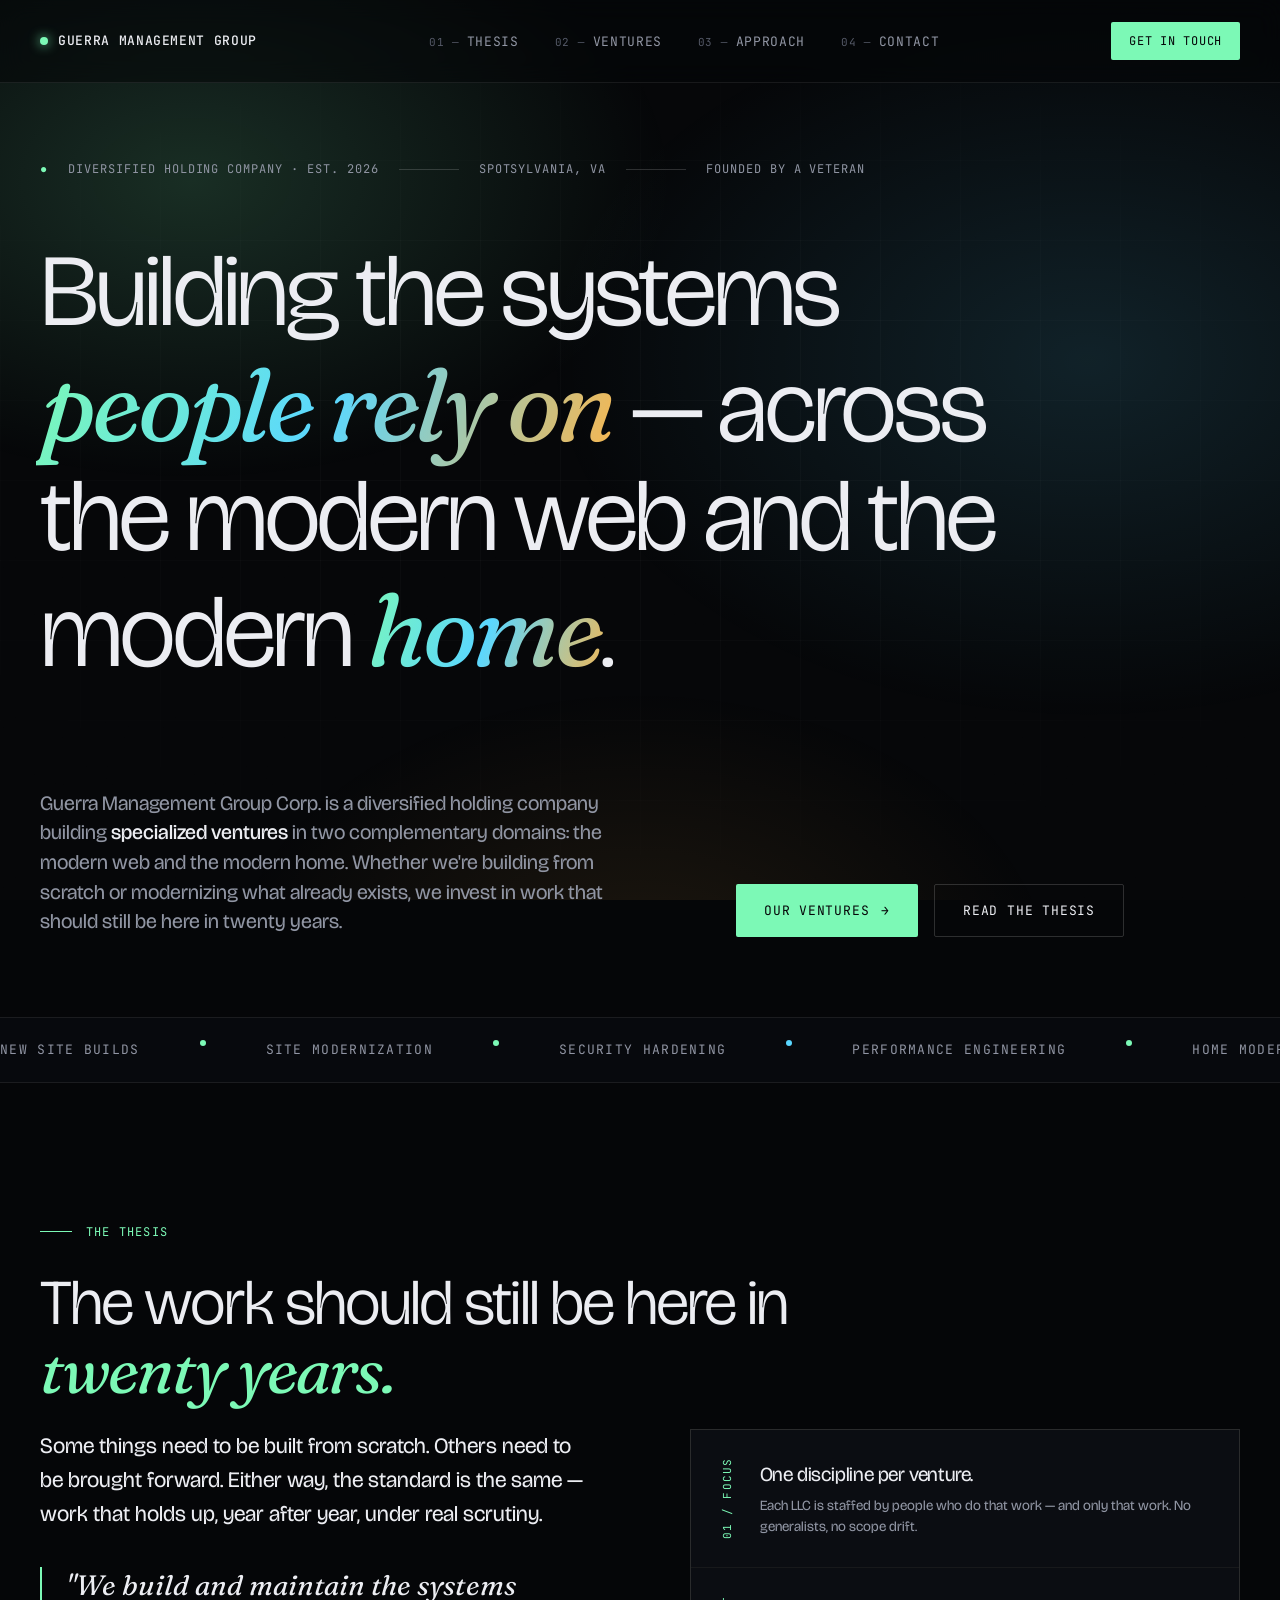
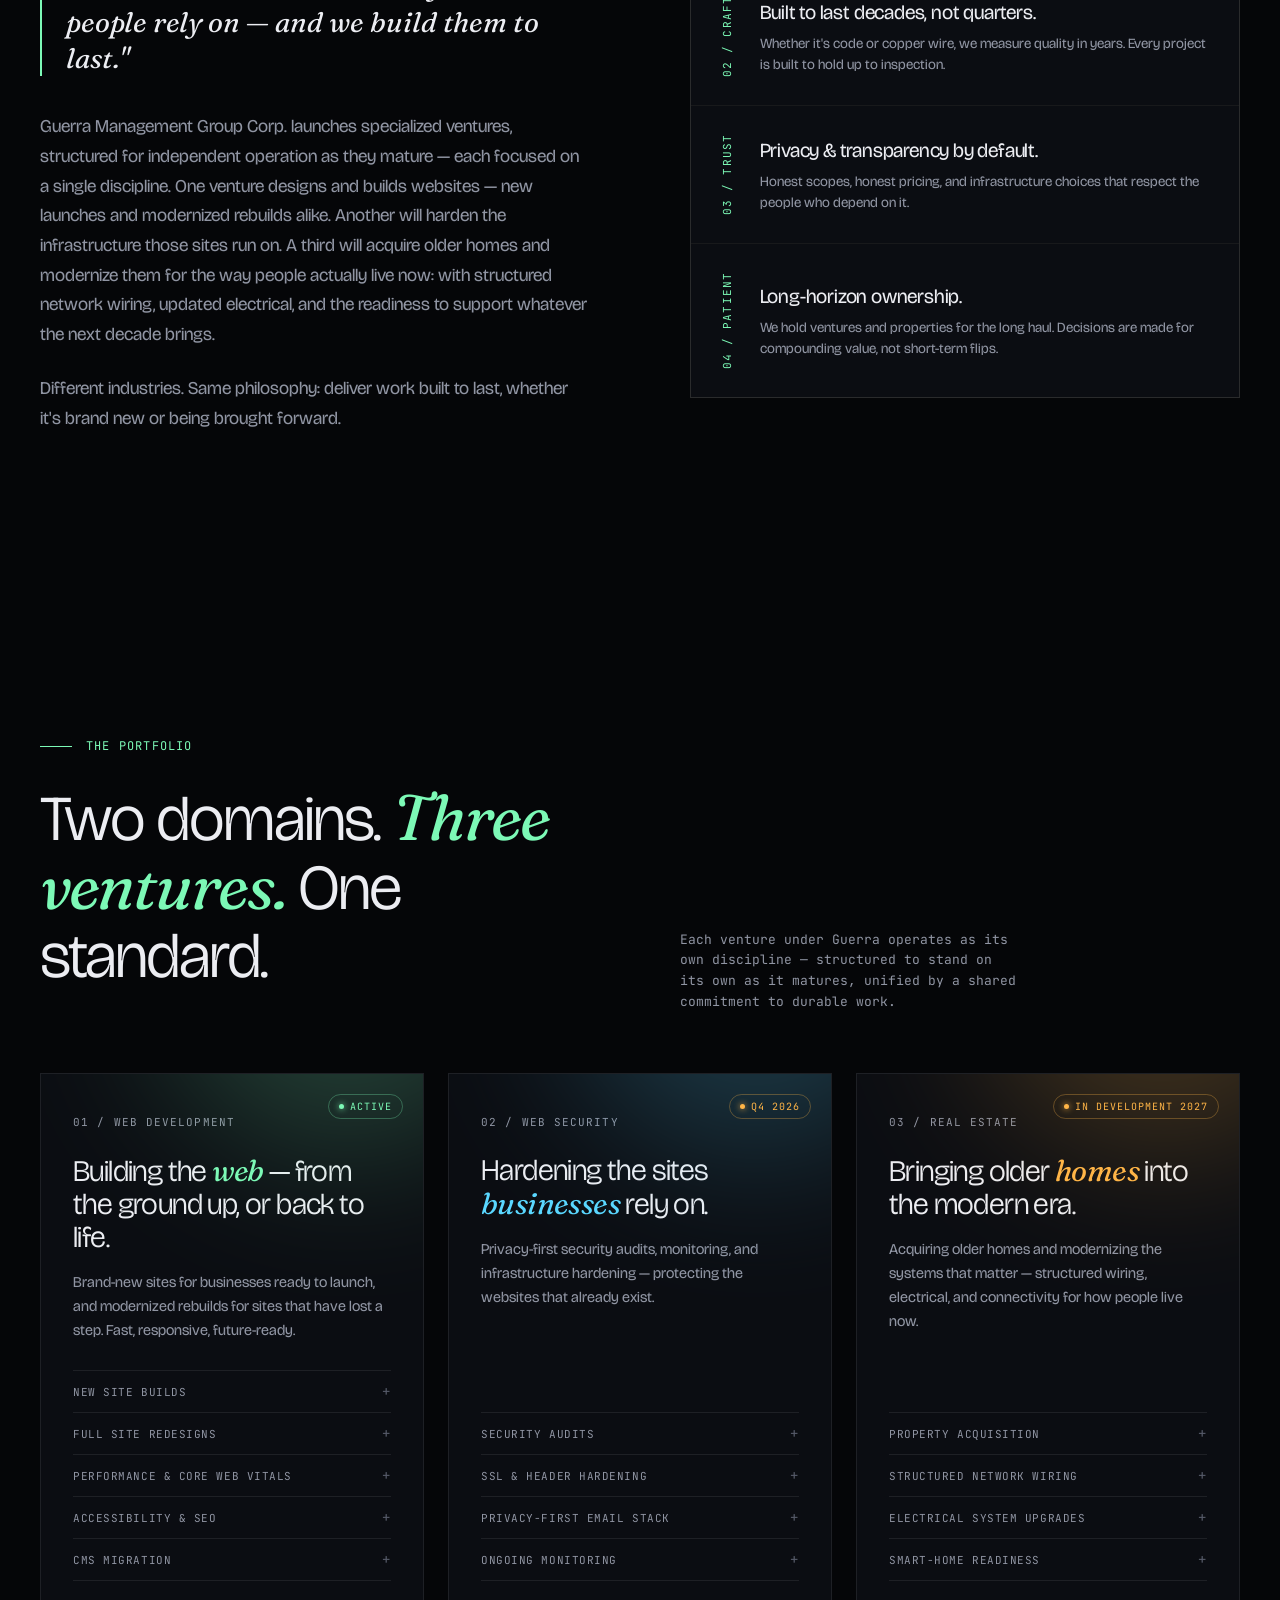
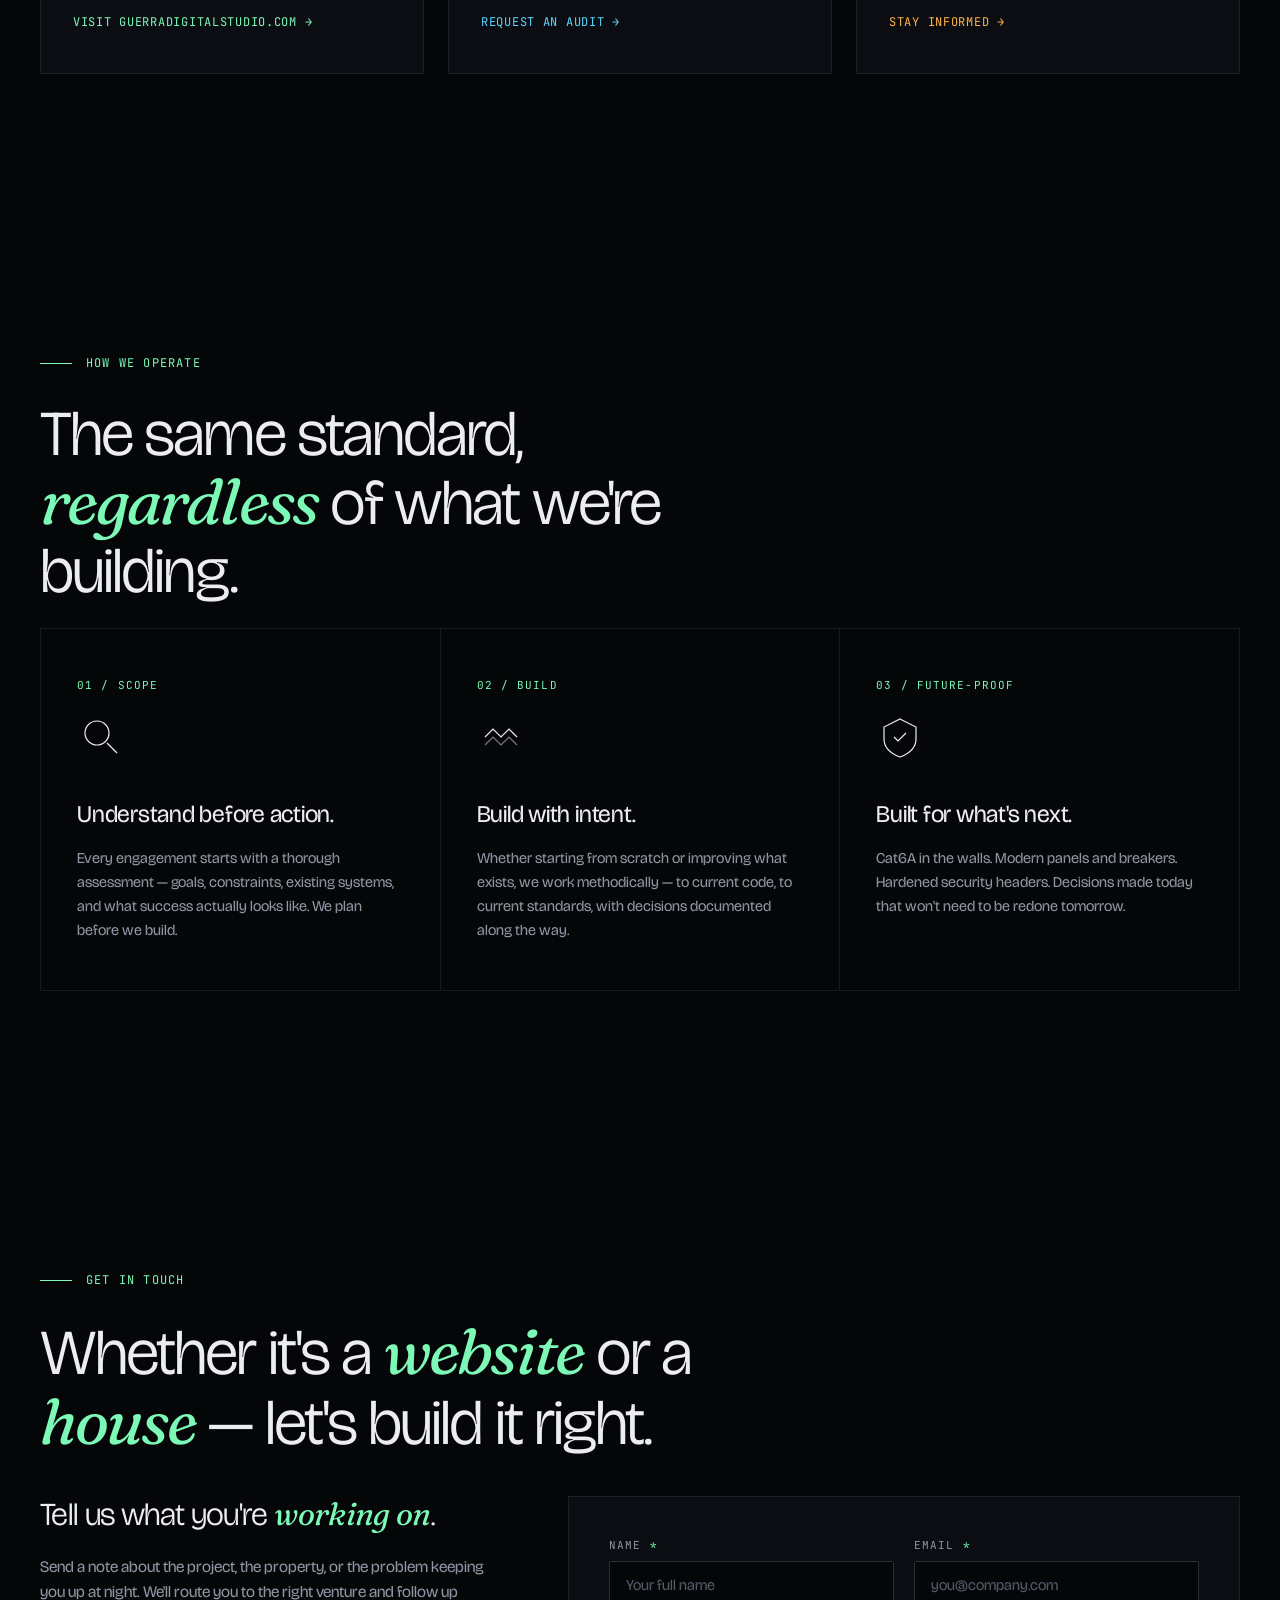
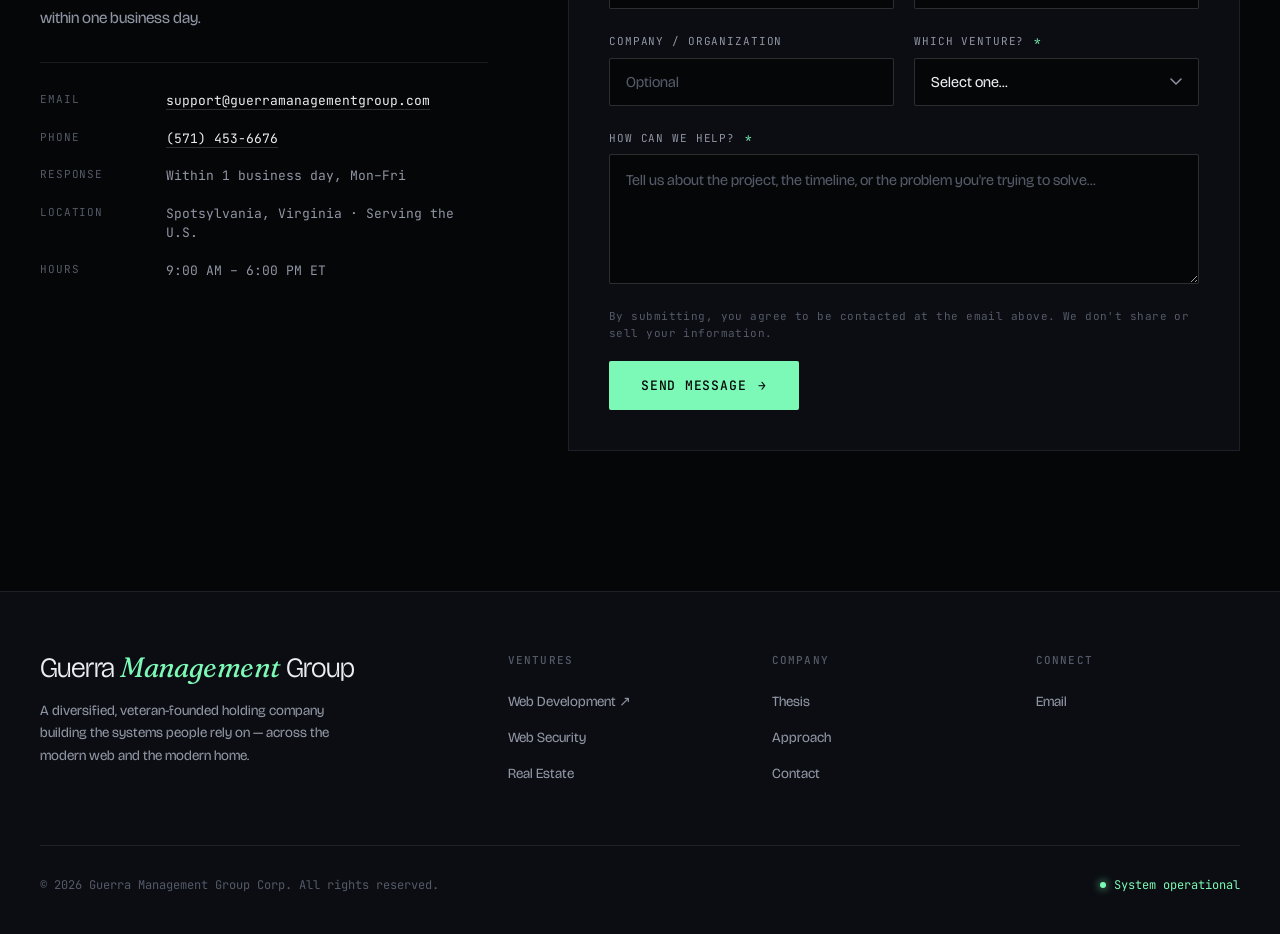
==== commit 29bba4c3: "Update index.html" ====
--- a/index.html
+++ b/index.html
@@ -95,7 +95,7 @@
         </div>
 
         <p>
-          Guerra Management Group Corp. exists to launch and operate independent LLCs — each focused on a single discipline. One venture designs and builds websites — new launches and modernized rebuilds alike. Another will harden the infrastructure those sites run on. A third will acquire older homes and modernize them for the way people actually live now: with structured network wiring, updated electrical, and the readiness to support whatever the next decade brings.
+          Guerra Management Group Corp. launches specialized ventures, structured for independent operation as they mature — each focused on a single discipline. One venture designs and builds websites — new launches and modernized rebuilds alike. Another will harden the infrastructure those sites run on. A third will acquire older homes and modernize them for the way people actually live now: with structured network wiring, updated electrical, and the readiness to support whatever the next decade brings.
         </p>
 
         <p>
@@ -143,7 +143,7 @@
         <h2 class="section-title scroll-reveal">Two domains. <em>Three ventures.</em> One standard.</h2>
       </div>
       <p class="ventures-tag scroll-reveal">
-        Each venture under Guerra is its own LLC — independently operated, separately liable, unified by a shared commitment to durable work.
+        Each venture under Guerra operates as its own discipline — structured to stand on its own as it matures, unified by a shared commitment to durable work.
       </p>
     </div>
 
--- a/style.css
+++ b/style.css
@@ -0,0 +1,991 @@
+/* Inlined, Latin-subset fonts — no external requests, no Google calls */
+@font-face{font-family:'Bricolage Grotesque';font-style:normal;font-weight:300 500;font-display:swap;src:url([data-uri]) format('woff2');}
+@font-face{font-family:'JetBrains Mono';font-style:normal;font-weight:400;font-display:swap;src:url([data-uri]) format('woff2');}
+@font-face{font-family:'JetBrains Mono';font-style:normal;font-weight:500;font-display:swap;src:url([data-uri]) format('woff2');}
+@font-face{font-family:'Fraunces';font-style:italic;font-weight:400;font-display:swap;src:url([data-uri]) format('woff2');}
+
+  :root {
+    --bg: #050608;
+    --bg-elev: #0b0d12;
+    --bg-elev-2: #11141b;
+    --ink: #ecedf2;
+    --ink-dim: #9095a3;
+    --ink-faint: #555a68;
+    --line: rgba(255,255,255,0.08);
+    --line-strong: rgba(255,255,255,0.16);
+    --accent: #7cf9b6;
+    --accent-2: #5ad7ff;
+    --accent-3: #ffb547;
+    --accent-signal: #ff5e3a;
+    --grad-1: radial-gradient(800px 500px at 15% 20%, rgba(124,249,182,0.16), transparent 60%);
+    --grad-2: radial-gradient(900px 600px at 85% 40%, rgba(90,215,255,0.13), transparent 60%);
+    --grad-3: radial-gradient(700px 500px at 50% 110%, rgba(255,181,71,0.10), transparent 60%);
+    --display: 'Bricolage Grotesque', system-ui, sans-serif;
+    --serif: 'Fraunces', Georgia, serif;
+    --mono: 'JetBrains Mono', ui-monospace, monospace;
+  }
+
+  * { box-sizing: border-box; margin: 0; padding: 0; }
+  html { scroll-behavior: smooth; }
+  body {
+    background: var(--bg);
+    color: var(--ink);
+    font-family: var(--display);
+    font-weight: 400;
+    line-height: 1.5;
+    -webkit-font-smoothing: antialiased;
+    -moz-osx-font-smoothing: grayscale;
+    overflow-x: hidden;
+  }
+
+  body::before {
+    content: '';
+    position: fixed;
+    inset: 0;
+    background: var(--grad-1), var(--grad-2), var(--grad-3);
+    pointer-events: none;
+    z-index: 0;
+    animation: drift 24s ease-in-out infinite alternate;
+  }
+  body::after {
+    content: '';
+    position: fixed;
+    inset: 0;
+    background-image: url("data:image/svg+xml;utf8,<svg xmlns='http://www.w3.org/2000/svg' width='160' height='160'><filter id='n'><feTurbulence type='fractalNoise' baseFrequency='0.9' numOctaves='2' stitchTiles='stitch'/><feColorMatrix values='0 0 0 0 1 0 0 0 0 1 0 0 0 0 1 0 0 0 0.06 0'/></filter><rect width='100%' height='100%' filter='url(%23n)'/></svg>");
+    pointer-events: none;
+    opacity: 0.5;
+    z-index: 1;
+    mix-blend-mode: overlay;
+  }
+  @keyframes drift {
+    0%   { transform: translate(0,0) scale(1); }
+    100% { transform: translate(-40px, 30px) scale(1.08); }
+  }
+
+  .grid-overlay {
+    position: fixed;
+    inset: 0;
+    background-image:
+      linear-gradient(to right, rgba(255,255,255,0.025) 1px, transparent 1px),
+      linear-gradient(to bottom, rgba(255,255,255,0.025) 1px, transparent 1px);
+    background-size: 80px 80px;
+    pointer-events: none;
+    z-index: 1;
+    mask-image: radial-gradient(ellipse 80% 60% at 50% 50%, black 30%, transparent 90%);
+  }
+
+  main, header, footer { position: relative; z-index: 2; }
+
+  .nav {
+    position: fixed;
+    top: 0; left: 0; right: 0;
+    padding: 22px 40px;
+    display: flex;
+    justify-content: space-between;
+    align-items: center;
+    z-index: 100;
+    backdrop-filter: blur(12px);
+    -webkit-backdrop-filter: blur(12px);
+    background: rgba(5,6,8,0.55);
+    border-bottom: 1px solid var(--line);
+  }
+  .nav-brand {
+    font-family: var(--mono);
+    font-size: 13px;
+    font-weight: 500;
+    letter-spacing: 0.05em;
+    text-transform: uppercase;
+    display: flex;
+    align-items: center;
+    gap: 10px;
+  }
+  .nav-brand .dot {
+    width: 8px; height: 8px;
+    background: var(--accent);
+    border-radius: 50%;
+    box-shadow: 0 0 12px var(--accent);
+    animation: pulse 2.4s ease-in-out infinite;
+  }
+  @keyframes pulse {
+    0%,100% { opacity: 1; transform: scale(1); }
+    50% { opacity: 0.5; transform: scale(0.85); }
+  }
+  .nav-links { display: flex; gap: 36px; list-style: none; }
+  .nav-links a {
+    color: var(--ink-dim);
+    text-decoration: none;
+    font-size: 13px;
+    font-family: var(--mono);
+    text-transform: uppercase;
+    letter-spacing: 0.05em;
+    transition: color 0.25s ease;
+  }
+  .nav-links a:hover { color: var(--ink); }
+  .nav-links a::before {
+    content: '0' counter(navcount) ' ─ ';
+    color: var(--ink-faint);
+    font-size: 11px;
+  }
+  .nav-links { counter-reset: navcount; }
+  .nav-links li { counter-increment: navcount; }
+  .nav-cta {
+    font-family: var(--mono);
+    font-size: 12px;
+    text-transform: uppercase;
+    letter-spacing: 0.06em;
+    color: var(--bg);
+    background: var(--accent);
+    padding: 10px 18px;
+    text-decoration: none;
+    border-radius: 2px;
+    transition: all 0.25s ease;
+  }
+  .nav-cta:hover {
+    background: var(--ink);
+    transform: translateY(-1px);
+    box-shadow: 0 8px 24px rgba(124,249,182,0.2);
+  }
+
+  .hero {
+    min-height: 100vh;
+    padding: 160px 40px 80px;
+    display: grid;
+    grid-template-columns: 1fr;
+    gap: 60px;
+    max-width: 1400px;
+    margin: 0 auto;
+  }
+  .hero-meta {
+    font-family: var(--mono);
+    font-size: 12px;
+    text-transform: uppercase;
+    letter-spacing: 0.08em;
+    color: var(--ink-dim);
+    display: flex;
+    gap: 20px;
+    align-items: center;
+    flex-wrap: wrap;
+  }
+  .hero-meta .tick { color: var(--accent); }
+  .hero-meta .divider {
+    width: 60px;
+    height: 1px;
+    background: var(--line-strong);
+  }
+
+  .hero h1 {
+    font-family: var(--display);
+    font-weight: 300;
+    font-size: clamp(48px, 8vw, 124px);
+    line-height: 1.05;
+    letter-spacing: -0.04em;
+    max-width: 16ch;
+  }
+  .hero h1 em {
+    font-family: var(--serif);
+    font-style: italic;
+    font-weight: 400;
+    background: linear-gradient(110deg, var(--accent) 0%, var(--accent-2) 50%, var(--accent-3) 100%);
+    -webkit-background-clip: text;
+    background-clip: text;
+    -webkit-text-fill-color: transparent;
+    color: transparent;
+    font-size: 1em;
+    display: inline-block;
+    line-height: 1.15;
+    padding: 0.05em 0.08em 0.12em 0.04em;
+    margin: -0.05em -0.08em -0.12em -0.04em;
+  }
+
+  .hero-bottom {
+    display: grid;
+    grid-template-columns: 1.1fr 0.9fr;
+    gap: 80px;
+    align-items: end;
+    margin-top: 40px;
+  }
+  @media (max-width: 880px) {
+    .hero-bottom { grid-template-columns: 1fr; gap: 40px; }
+  }
+  .hero-lede {
+    font-family: var(--display);
+    font-weight: 400;
+    font-size: clamp(18px, 1.6vw, 22px);
+    line-height: 1.45;
+    color: var(--ink-dim);
+    max-width: 54ch;
+  }
+  .hero-lede strong { color: var(--ink); font-weight: 500; }
+  .hero-actions { display: flex; gap: 16px; flex-wrap: wrap; }
+  .btn {
+    font-family: var(--mono);
+    font-size: 13px;
+    text-transform: uppercase;
+    letter-spacing: 0.06em;
+    padding: 16px 28px;
+    text-decoration: none;
+    display: inline-flex;
+    align-items: center;
+    gap: 12px;
+    border-radius: 2px;
+    transition: all 0.3s cubic-bezier(0.4,0,0.2,1);
+    cursor: pointer;
+    border: none;
+  }
+  .btn-primary { background: var(--accent); color: var(--bg); }
+  .btn-primary:hover {
+    background: var(--ink);
+    transform: translateY(-2px);
+    box-shadow: 0 12px 32px rgba(124,249,182,0.25);
+  }
+  .btn-ghost {
+    background: transparent;
+    color: var(--ink);
+    border: 1px solid var(--line-strong);
+  }
+  .btn-ghost:hover { border-color: var(--accent); color: var(--accent); }
+  .btn .arrow { transition: transform 0.3s ease; }
+  .btn:hover .arrow { transform: translateX(4px); }
+
+  .reveal {
+    opacity: 0;
+    transform: translateY(24px);
+    animation: rise 0.9s cubic-bezier(0.2,0.8,0.2,1) forwards;
+  }
+  .reveal.d1 { animation-delay: 0.1s; }
+  .reveal.d2 { animation-delay: 0.25s; }
+  .reveal.d3 { animation-delay: 0.4s; }
+  .reveal.d4 { animation-delay: 0.55s; }
+  @keyframes rise {
+    to { opacity: 1; transform: translateY(0); }
+  }
+
+  .marquee {
+    border-top: 1px solid var(--line);
+    border-bottom: 1px solid var(--line);
+    overflow: hidden;
+    padding: 22px 0;
+    background: rgba(11,13,18,0.5);
+  }
+  .marquee-track {
+    display: flex;
+    gap: 60px;
+    white-space: nowrap;
+    animation: scroll 40s linear infinite;
+    font-family: var(--mono);
+    font-size: 13px;
+    text-transform: uppercase;
+    letter-spacing: 0.1em;
+    color: var(--ink-dim);
+  }
+  .marquee-track span { display: flex; align-items: center; gap: 60px; }
+  .marquee-track .pip { width: 6px; height: 6px; background: var(--accent); border-radius: 50%; flex-shrink: 0; }
+  .marquee-track .pip.amber { background: var(--accent-3); }
+  .marquee-track .pip.cyan { background: var(--accent-2); }
+  @keyframes scroll {
+    from { transform: translateX(0); }
+    to   { transform: translateX(-50%); }
+  }
+
+  section {
+    padding: 140px 40px;
+    max-width: 1400px;
+    margin: 0 auto;
+  }
+  .section-label {
+    font-family: var(--mono);
+    font-size: 12px;
+    text-transform: uppercase;
+    letter-spacing: 0.1em;
+    color: var(--accent);
+    margin-bottom: 28px;
+    display: flex;
+    align-items: center;
+    gap: 14px;
+  }
+  .section-label::before {
+    content: '';
+    width: 32px;
+    height: 1px;
+    background: var(--accent);
+  }
+  .section-title {
+    font-family: var(--display);
+    font-weight: 300;
+    font-size: clamp(36px, 5vw, 68px);
+    line-height: 1.05;
+    letter-spacing: -0.03em;
+    margin-bottom: 24px;
+    max-width: 20ch;
+  }
+  .section-title em {
+    font-family: var(--serif);
+    font-style: italic;
+    font-weight: 400;
+    color: var(--accent);
+  }
+
+  .thesis {
+    display: grid;
+    grid-template-columns: 1fr 1fr;
+    gap: 100px;
+    align-items: start;
+  }
+  @media (max-width: 880px) {
+    .thesis { grid-template-columns: 1fr; gap: 40px; }
+  }
+  .thesis-prose p {
+    font-size: 18px;
+    line-height: 1.65;
+    color: var(--ink-dim);
+    margin-bottom: 24px;
+  }
+  .thesis-prose p:first-child {
+    font-size: 22px;
+    color: var(--ink);
+    line-height: 1.55;
+  }
+  .thesis-prose .pull {
+    font-family: var(--serif);
+    font-style: italic;
+    font-weight: 400;
+    font-size: 28px;
+    line-height: 1.3;
+    color: var(--ink);
+    border-left: 2px solid var(--accent);
+    padding-left: 24px;
+    margin: 36px 0;
+  }
+
+  .pillars {
+    display: flex;
+    flex-direction: column;
+    gap: 1px;
+    background: var(--line);
+    border: 1px solid var(--line);
+  }
+  .pillar {
+    background: var(--bg-elev);
+    padding: 28px;
+    display: grid;
+    grid-template-columns: auto 1fr;
+    gap: 24px;
+    align-items: center;
+    transition: background 0.3s ease;
+  }
+  .pillar:hover { background: var(--bg-elev-2); }
+  .pillar-num {
+    font-family: var(--mono);
+    font-size: 11px;
+    color: var(--accent);
+    letter-spacing: 0.1em;
+    writing-mode: vertical-rl;
+    transform: rotate(180deg);
+  }
+  .pillar-content h4 {
+    font-family: var(--display);
+    font-weight: 400;
+    font-size: 20px;
+    margin-bottom: 6px;
+    letter-spacing: -0.01em;
+  }
+  .pillar-content p {
+    color: var(--ink-dim);
+    font-size: 14px;
+    line-height: 1.55;
+  }
+
+  .ventures-intro {
+    display: grid;
+    grid-template-columns: 1fr 1fr;
+    gap: 80px;
+    margin-bottom: 60px;
+    align-items: end;
+  }
+  @media (max-width: 880px) {
+    .ventures-intro { grid-template-columns: 1fr; gap: 30px; }
+  }
+  .ventures-tag {
+    font-family: var(--mono);
+    font-size: 13px;
+    color: var(--ink-dim);
+    line-height: 1.6;
+    max-width: 42ch;
+  }
+
+  .ventures {
+    display: grid;
+    grid-template-columns: repeat(3, 1fr);
+    gap: 24px;
+  }
+  @media (max-width: 1100px) {
+    .ventures { grid-template-columns: 1fr 1fr; }
+  }
+  @media (max-width: 720px) {
+    .ventures { grid-template-columns: 1fr; }
+  }
+  .venture-card {
+    background: var(--bg-elev);
+    border: 1px solid var(--line);
+    padding: 40px 32px;
+    position: relative;
+    overflow: hidden;
+    transition: all 0.4s cubic-bezier(0.2,0.8,0.2,1);
+    min-height: 500px;
+    display: flex;
+    flex-direction: column;
+    justify-content: space-between;
+  }
+  .venture-card::before {
+    content: '';
+    position: absolute;
+    top: 0; left: 0;
+    width: 100%;
+    height: 1px;
+    background: linear-gradient(90deg, transparent, var(--accent), transparent);
+    transform: translateX(-100%);
+    transition: transform 0.6s ease;
+  }
+  .venture-card.sec::before { background: linear-gradient(90deg, transparent, var(--accent-2), transparent); }
+  .venture-card.realestate::before { background: linear-gradient(90deg, transparent, var(--accent-3), transparent); }
+  .venture-card:hover {
+    border-color: var(--line-strong);
+    transform: translateY(-4px);
+    background: var(--bg-elev-2);
+  }
+  .venture-card:hover::before { transform: translateX(100%); }
+
+  .venture-card .glow {
+    position: absolute;
+    top: -50%; right: -30%;
+    width: 380px; height: 380px;
+    border-radius: 50%;
+    filter: blur(80px);
+    opacity: 0.22;
+    pointer-events: none;
+    transition: opacity 0.4s ease;
+  }
+  .venture-card:hover .glow { opacity: 0.4; }
+  .venture-card.dev .glow { background: var(--accent); }
+  .venture-card.sec .glow { background: var(--accent-2); }
+  .venture-card.realestate .glow { background: var(--accent-3); }
+
+  .venture-status {
+    position: absolute;
+    top: 20px; right: 20px;
+    font-family: var(--mono);
+    font-size: 10px;
+    text-transform: uppercase;
+    letter-spacing: 0.1em;
+    padding: 4px 10px;
+    border: 1px solid var(--line-strong);
+    border-radius: 100px;
+    color: var(--ink-dim);
+    display: flex;
+    align-items: center;
+    gap: 6px;
+  }
+  .venture-status .s-dot {
+    width: 5px; height: 5px;
+    border-radius: 50%;
+    background: var(--ink-faint);
+  }
+  .venture-status.active { color: var(--accent); border-color: rgba(124,249,182,0.3); }
+  .venture-status.active .s-dot { background: var(--accent); box-shadow: 0 0 6px var(--accent); }
+  .venture-status.upcoming { color: var(--accent-3); border-color: rgba(255,181,71,0.3); }
+  .venture-status.upcoming .s-dot { background: var(--accent-3); box-shadow: 0 0 6px var(--accent-3); }
+
+  .venture-num {
+    font-family: var(--mono);
+    font-size: 11px;
+    color: var(--ink-dim);
+    letter-spacing: 0.1em;
+    margin-bottom: 24px;
+  }
+  .venture-name {
+    font-family: var(--display);
+    font-weight: 300;
+    font-size: 30px;
+    letter-spacing: -0.02em;
+    line-height: 1.1;
+    margin-bottom: 16px;
+  }
+  .venture-name em {
+    font-family: var(--serif);
+    font-style: italic;
+    font-weight: 400;
+  }
+  .venture-card.dev .venture-name em { color: var(--accent); }
+  .venture-card.sec .venture-name em { color: var(--accent-2); }
+  .venture-card.realestate .venture-name em { color: var(--accent-3); }
+  .venture-desc {
+    color: var(--ink-dim);
+    font-size: 15px;
+    line-height: 1.6;
+    margin-bottom: 28px;
+  }
+  .venture-list { list-style: none; margin-bottom: 28px; }
+  .venture-list li {
+    font-family: var(--mono);
+    font-size: 11px;
+    color: var(--ink-dim);
+    text-transform: uppercase;
+    letter-spacing: 0.05em;
+    padding: 10px 0;
+    border-top: 1px solid var(--line);
+    display: flex;
+    justify-content: space-between;
+    align-items: center;
+    transition: color 0.25s ease;
+  }
+  .venture-list li:last-child { border-bottom: 1px solid var(--line); }
+  .venture-list li::after {
+    content: '+';
+    color: var(--ink-faint);
+    transition: color 0.25s ease;
+    font-size: 14px;
+  }
+  .venture-card.dev .venture-list li:hover { color: var(--accent); }
+  .venture-card.sec .venture-list li:hover { color: var(--accent-2); }
+  .venture-card.realestate .venture-list li:hover { color: var(--accent-3); }
+  .venture-card.dev .venture-list li:hover::after { color: var(--accent); }
+  .venture-card.sec .venture-list li:hover::after { color: var(--accent-2); }
+  .venture-card.realestate .venture-list li:hover::after { color: var(--accent-3); }
+
+  .venture-cta {
+    font-family: var(--mono);
+    font-size: 12px;
+    text-transform: uppercase;
+    letter-spacing: 0.06em;
+    color: var(--ink-dim);
+    text-decoration: none;
+    display: inline-flex;
+    align-items: center;
+    gap: 10px;
+    transition: color 0.25s ease, gap 0.25s ease;
+  }
+  .venture-card.dev .venture-cta:hover { color: var(--accent); gap: 14px; }
+  .venture-card.sec .venture-cta:hover { color: var(--accent-2); gap: 14px; }
+  .venture-card.realestate .venture-cta:hover { color: var(--accent-3); gap: 14px; }
+
+  .approach-grid {
+    display: grid;
+    grid-template-columns: repeat(3, 1fr);
+    gap: 0;
+    border-top: 1px solid var(--line);
+    border-left: 1px solid var(--line);
+  }
+  @media (max-width: 880px) {
+    .approach-grid { grid-template-columns: 1fr; }
+  }
+  .approach-item {
+    border-right: 1px solid var(--line);
+    border-bottom: 1px solid var(--line);
+    padding: 48px 36px;
+    transition: background 0.3s ease;
+  }
+  .approach-item:hover { background: var(--bg-elev); }
+  .approach-num {
+    font-family: var(--mono);
+    font-size: 11px;
+    color: var(--accent);
+    letter-spacing: 0.1em;
+    margin-bottom: 20px;
+  }
+  .approach-icon {
+    width: 48px; height: 48px;
+    margin-bottom: 28px;
+    color: var(--ink);
+  }
+  .approach-title {
+    font-family: var(--display);
+    font-weight: 400;
+    font-size: 24px;
+    letter-spacing: -0.01em;
+    margin-bottom: 14px;
+  }
+  .approach-text {
+    color: var(--ink-dim);
+    font-size: 15px;
+    line-height: 1.6;
+  }
+
+  .cta-block {
+    background: linear-gradient(135deg, var(--bg-elev) 0%, var(--bg-elev-2) 100%);
+    border: 1px solid var(--line);
+    padding: 100px 60px;
+    text-align: center;
+    position: relative;
+    overflow: hidden;
+  }
+  .cta-block::before {
+    content: '';
+    position: absolute;
+    inset: 0;
+    background:
+      radial-gradient(600px 300px at 50% 0%, rgba(124,249,182,0.15), transparent 60%),
+      radial-gradient(400px 200px at 30% 100%, rgba(90,215,255,0.1), transparent 60%),
+      radial-gradient(400px 200px at 70% 100%, rgba(255,181,71,0.1), transparent 60%);
+    pointer-events: none;
+  }
+  .cta-block > * { position: relative; z-index: 2; }
+  .cta-eyebrow {
+    font-family: var(--mono);
+    font-size: 12px;
+    text-transform: uppercase;
+    letter-spacing: 0.1em;
+    color: var(--accent);
+    margin-bottom: 20px;
+  }
+  .cta-headline {
+    font-family: var(--display);
+    font-weight: 300;
+    font-size: clamp(36px, 5vw, 64px);
+    line-height: 1.05;
+    letter-spacing: -0.03em;
+    margin-bottom: 24px;
+    max-width: 22ch;
+    margin-inline: auto;
+  }
+  .cta-headline em {
+    font-family: var(--serif);
+    font-style: italic;
+    color: var(--accent);
+    font-weight: 400;
+  }
+  .cta-sub {
+    color: var(--ink-dim);
+    font-size: 18px;
+    max-width: 52ch;
+    margin: 0 auto 40px;
+    line-height: 1.6;
+  }
+
+  footer {
+    padding: 60px 40px 40px;
+    border-top: 1px solid var(--line);
+    background: var(--bg-elev);
+  }
+  .footer-grid {
+    max-width: 1400px;
+    margin: 0 auto;
+    display: grid;
+    grid-template-columns: 2fr 1fr 1fr 1fr;
+    gap: 60px;
+    margin-bottom: 60px;
+  }
+  @media (max-width: 880px) {
+    .footer-grid { grid-template-columns: 1fr 1fr; gap: 40px; }
+  }
+  .footer-brand {
+    font-family: var(--display);
+    font-weight: 300;
+    font-size: 28px;
+    letter-spacing: -0.02em;
+    line-height: 1.1;
+    margin-bottom: 16px;
+  }
+  .footer-brand em {
+    font-family: var(--serif);
+    font-style: italic;
+    color: var(--accent);
+  }
+  .footer-tag {
+    color: var(--ink-dim);
+    font-size: 14px;
+    line-height: 1.6;
+    max-width: 38ch;
+  }
+  .footer-col h4 {
+    font-family: var(--mono);
+    font-size: 11px;
+    text-transform: uppercase;
+    letter-spacing: 0.1em;
+    color: var(--ink-faint);
+    margin-bottom: 20px;
+    font-weight: 500;
+  }
+  .footer-col ul {
+    list-style: none;
+    display: flex;
+    flex-direction: column;
+    gap: 12px;
+  }
+  .footer-col a {
+    color: var(--ink-dim);
+    text-decoration: none;
+    font-size: 14px;
+    transition: color 0.25s ease;
+  }
+  .footer-col a:hover { color: var(--accent); }
+
+  .footer-bottom {
+    max-width: 1400px;
+    margin: 0 auto;
+    padding-top: 30px;
+    border-top: 1px solid var(--line);
+    display: flex;
+    justify-content: space-between;
+    align-items: center;
+    font-family: var(--mono);
+    font-size: 12px;
+    color: var(--ink-faint);
+    flex-wrap: wrap;
+    gap: 16px;
+  }
+  .footer-bottom .live {
+    display: flex;
+    align-items: center;
+    gap: 8px;
+    color: var(--accent);
+  }
+  .footer-bottom .live .dot {
+    width: 6px; height: 6px;
+    background: var(--accent);
+    border-radius: 50%;
+    box-shadow: 0 0 8px var(--accent);
+    animation: pulse 2s ease-in-out infinite;
+  }
+
+  @media (max-width: 720px) {
+    .nav { padding: 16px 20px; }
+    .nav-links { display: none; }
+    .hero, section { padding-left: 20px; padding-right: 20px; }
+    .hero { padding-top: 120px; }
+    .cta-block { padding: 60px 24px; }
+    footer { padding: 40px 20px; }
+  }
+
+  .scroll-reveal {
+    opacity: 0;
+    transform: translateY(40px);
+    transition: opacity 0.9s cubic-bezier(0.2,0.8,0.2,1), transform 0.9s cubic-bezier(0.2,0.8,0.2,1);
+  }
+  .scroll-reveal.in { opacity: 1; transform: translateY(0); }
+
+  /* ───────── Contact Form ───────── */
+  .contact-grid {
+    display: grid;
+    grid-template-columns: 0.8fr 1.2fr;
+    gap: 80px;
+    align-items: start;
+    margin-top: 40px;
+  }
+  @media (max-width: 880px) {
+    .contact-grid { grid-template-columns: 1fr; gap: 50px; }
+  }
+
+  .contact-info h3 {
+    font-family: var(--display);
+    font-weight: 300;
+    font-size: 32px;
+    line-height: 1.15;
+    letter-spacing: -0.02em;
+    margin-bottom: 20px;
+  }
+  .contact-info h3 em {
+    font-family: var(--serif);
+    font-style: italic;
+    color: var(--accent);
+    font-weight: 400;
+  }
+  .contact-info p {
+    color: var(--ink-dim);
+    font-size: 16px;
+    line-height: 1.6;
+    margin-bottom: 32px;
+  }
+  .contact-meta {
+    display: flex;
+    flex-direction: column;
+    gap: 18px;
+    padding-top: 28px;
+    border-top: 1px solid var(--line);
+  }
+  .contact-meta-item {
+    display: grid;
+    grid-template-columns: 110px 1fr;
+    gap: 16px;
+    align-items: start;
+    font-family: var(--mono);
+    font-size: 13px;
+  }
+  .contact-meta-item .label {
+    color: var(--ink-faint);
+    text-transform: uppercase;
+    letter-spacing: 0.08em;
+    font-size: 11px;
+  }
+  .contact-meta-item .value {
+    color: var(--ink-dim);
+    line-height: 1.5;
+  }
+  .contact-meta-item .value a {
+    color: var(--ink);
+    text-decoration: none;
+    border-bottom: 1px solid var(--line-strong);
+    transition: color 0.25s ease, border-color 0.25s ease;
+  }
+  .contact-meta-item .value a:hover {
+    color: var(--accent);
+    border-color: var(--accent);
+  }
+
+  .contact-form {
+    background: var(--bg-elev);
+    border: 1px solid var(--line);
+    padding: 40px;
+    position: relative;
+  }
+  @media (max-width: 720px) {
+    .contact-form { padding: 28px 22px; }
+  }
+  .form-row {
+    display: grid;
+    grid-template-columns: 1fr 1fr;
+    gap: 20px;
+    margin-bottom: 24px;
+  }
+  @media (max-width: 720px) {
+    .form-row { grid-template-columns: 1fr; }
+  }
+  .form-field {
+    display: flex;
+    flex-direction: column;
+    gap: 8px;
+    margin-bottom: 24px;
+  }
+  .form-row .form-field { margin-bottom: 0; }
+  .form-field label {
+    font-family: var(--mono);
+    font-size: 11px;
+    text-transform: uppercase;
+    letter-spacing: 0.08em;
+    color: var(--ink-dim);
+  }
+  .form-field label .req {
+    color: var(--accent);
+    margin-left: 2px;
+  }
+  .form-field input,
+  .form-field select,
+  .form-field textarea {
+    background: var(--bg);
+    border: 1px solid var(--line-strong);
+    color: var(--ink);
+    font-family: var(--display);
+    font-size: 15px;
+    padding: 14px 16px;
+    border-radius: 2px;
+    transition: border-color 0.25s ease, background 0.25s ease;
+    width: 100%;
+    font-weight: 400;
+  }
+  .form-field input::placeholder,
+  .form-field textarea::placeholder {
+    color: var(--ink-faint);
+  }
+  .form-field input:focus,
+  .form-field select:focus,
+  .form-field textarea:focus {
+    outline: none;
+    border-color: var(--accent);
+    background: var(--bg-elev-2);
+  }
+  .form-field select {
+    appearance: none;
+    -webkit-appearance: none;
+    background-image: url("data:image/svg+xml;utf8,<svg xmlns='http://www.w3.org/2000/svg' width='12' height='8' viewBox='0 0 12 8' fill='none'><path d='M1 1L6 6L11 1' stroke='%239095a3' stroke-width='1.5' stroke-linecap='round'/></svg>");
+    background-repeat: no-repeat;
+    background-position: right 16px center;
+    padding-right: 44px;
+    cursor: pointer;
+  }
+  .form-field select option {
+    background: var(--bg-elev);
+    color: var(--ink);
+  }
+  .form-field textarea {
+    resize: vertical;
+    min-height: 130px;
+    font-family: var(--display);
+    line-height: 1.5;
+  }
+  .form-submit {
+    display: flex;
+    align-items: center;
+    justify-content: space-between;
+    gap: 20px;
+    margin-top: 8px;
+    flex-wrap: wrap;
+  }
+  .form-fineprint {
+    font-family: var(--mono);
+    font-size: 11px;
+    color: var(--ink-faint);
+    letter-spacing: 0.04em;
+    line-height: 1.5;
+  }
+  .form-fineprint a {
+    color: var(--ink-dim);
+    text-decoration: underline;
+    text-decoration-color: var(--line-strong);
+  }
+  .form-fineprint a:hover { color: var(--accent); }
+  .form-submit button {
+    font-family: var(--mono);
+    font-size: 13px;
+    text-transform: uppercase;
+    letter-spacing: 0.06em;
+    padding: 16px 32px;
+    background: var(--accent);
+    color: var(--bg);
+    border: none;
+    border-radius: 2px;
+    cursor: pointer;
+    display: inline-flex;
+    align-items: center;
+    gap: 12px;
+    transition: all 0.3s cubic-bezier(0.4,0,0.2,1);
+    font-weight: 500;
+  }
+  .form-submit button:hover {
+    background: var(--ink);
+    transform: translateY(-2px);
+    box-shadow: 0 12px 32px rgba(124,249,182,0.25);
+  }
+  .form-submit button:disabled {
+    opacity: 0.5;
+    cursor: not-allowed;
+    transform: none;
+  }
+  .form-submit button .arrow {
+    transition: transform 0.3s ease;
+  }
+  .form-submit button:hover .arrow { transform: translateX(4px); }
+
+  .form-status {
+    margin-top: 20px;
+    padding: 16px 20px;
+    border-radius: 2px;
+    font-family: var(--mono);
+    font-size: 13px;
+    line-height: 1.5;
+    display: none;
+  }
+  .form-status.show { display: block; }
+  .form-status.success {
+    background: rgba(124,249,182,0.08);
+    border: 1px solid rgba(124,249,182,0.3);
+    color: var(--accent);
+  }
+  .form-status.error {
+    background: rgba(255,94,58,0.08);
+    border: 1px solid rgba(255,94,58,0.3);
+    color: var(--accent-signal);
+  }
+/* --- externalized from inline style= attributes --- */
+.venture-card.dev .venture-cta { color: var(--accent); }
+.venture-card.sec .venture-cta { color: var(--accent-2); }
+.venture-card.realestate .venture-cta { color: var(--accent-3); }
+.honeypot { display: none; }
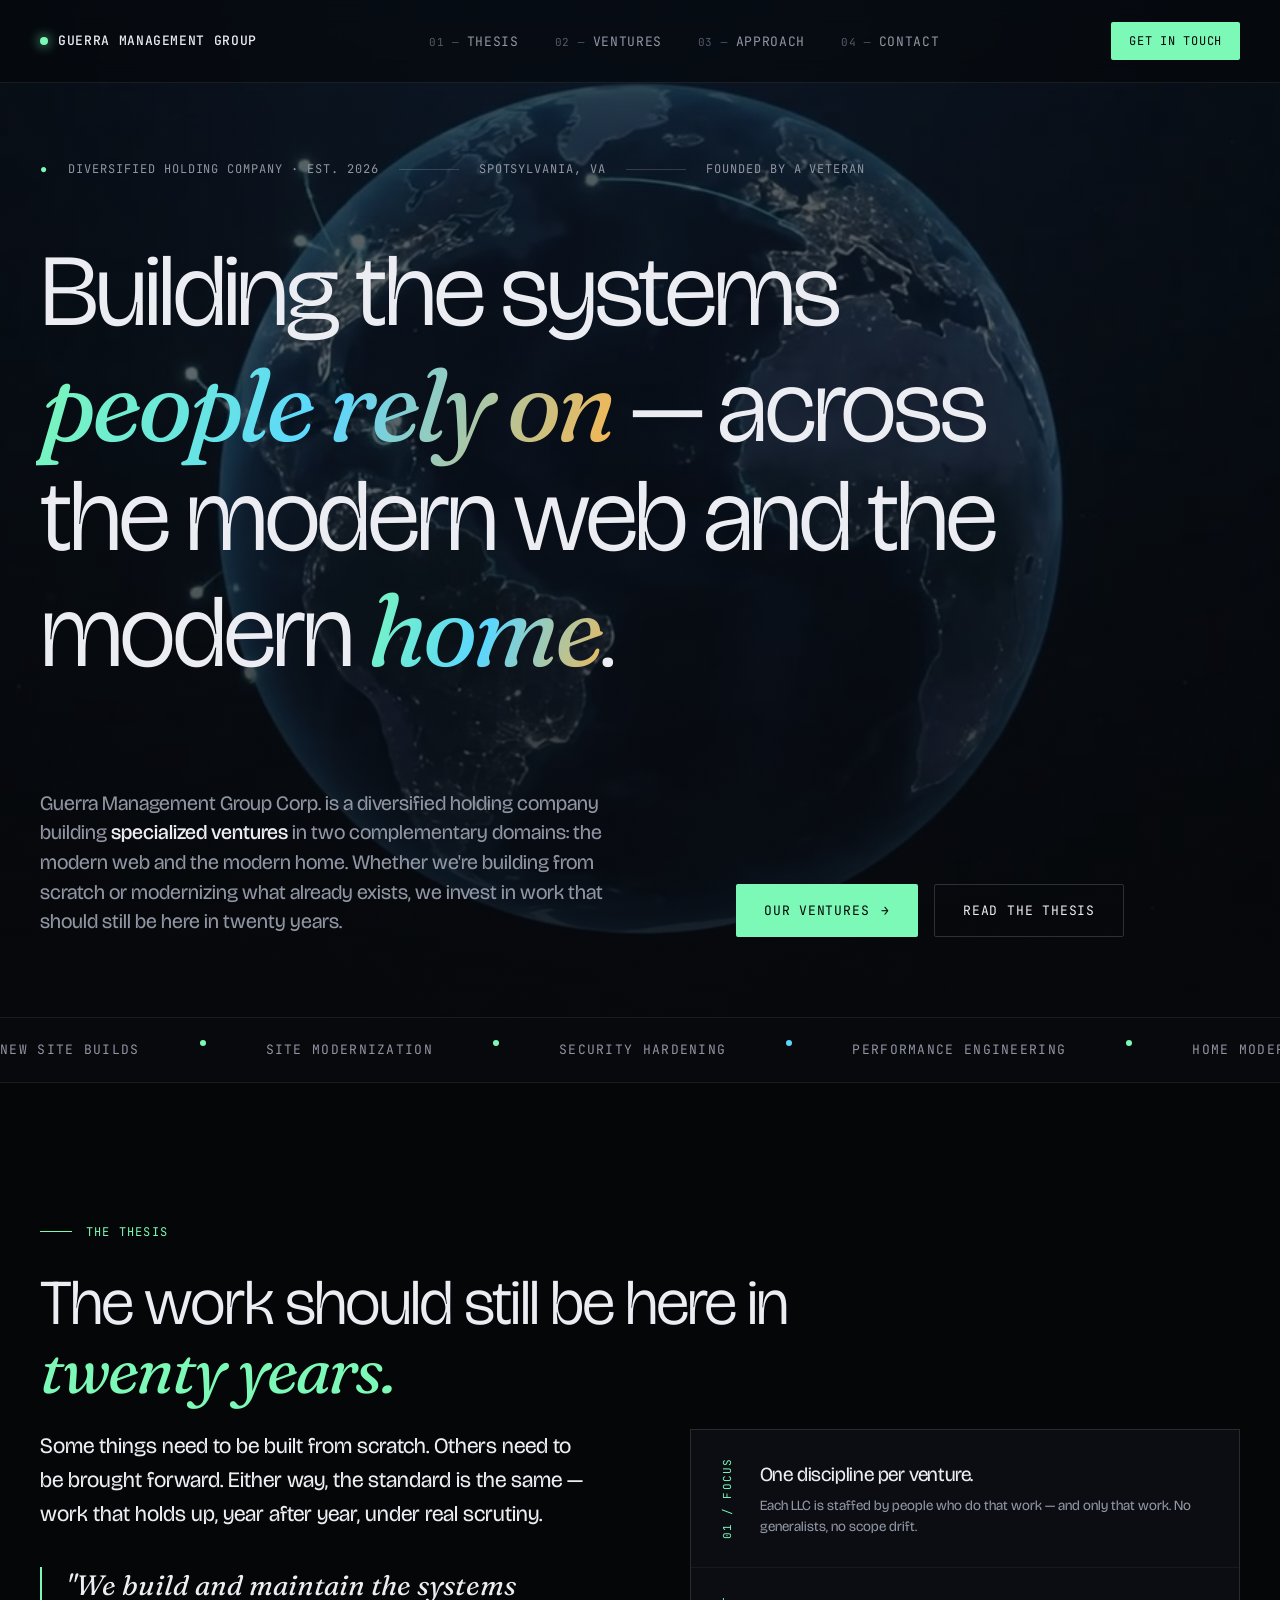
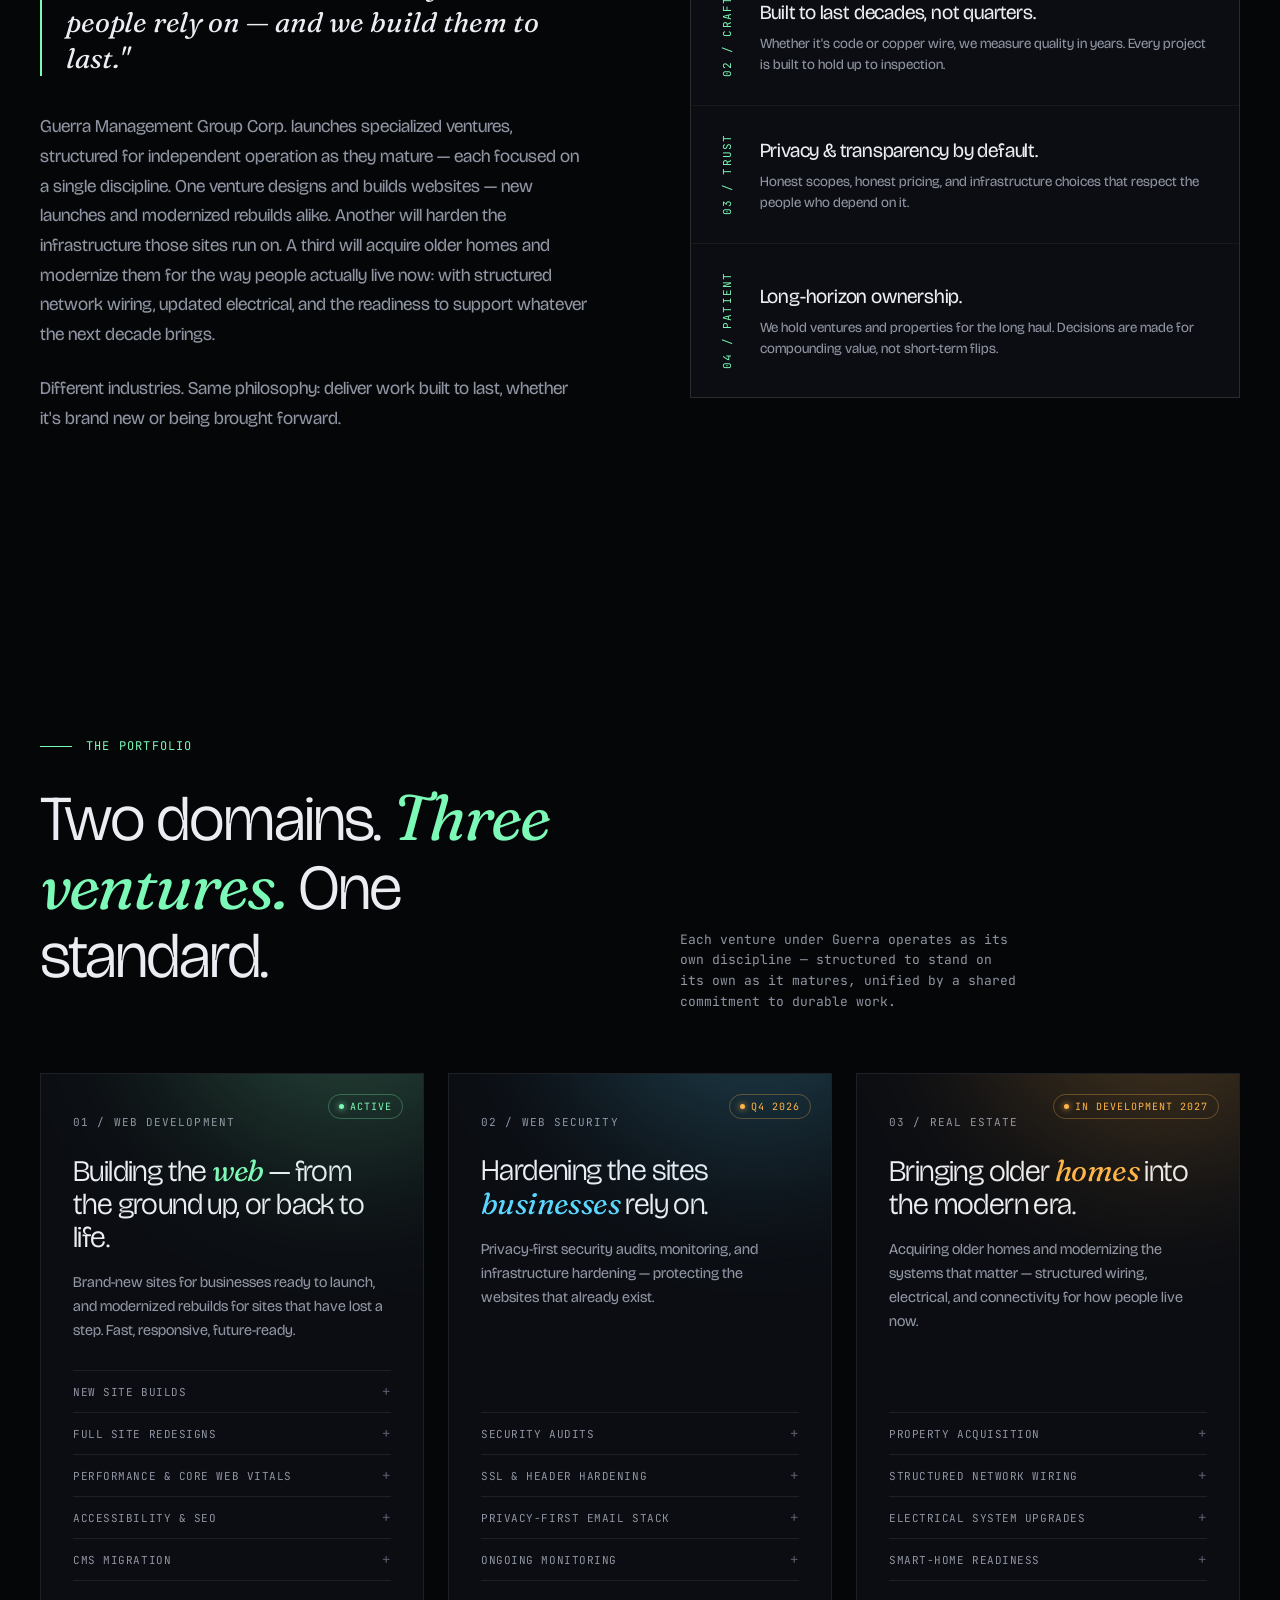
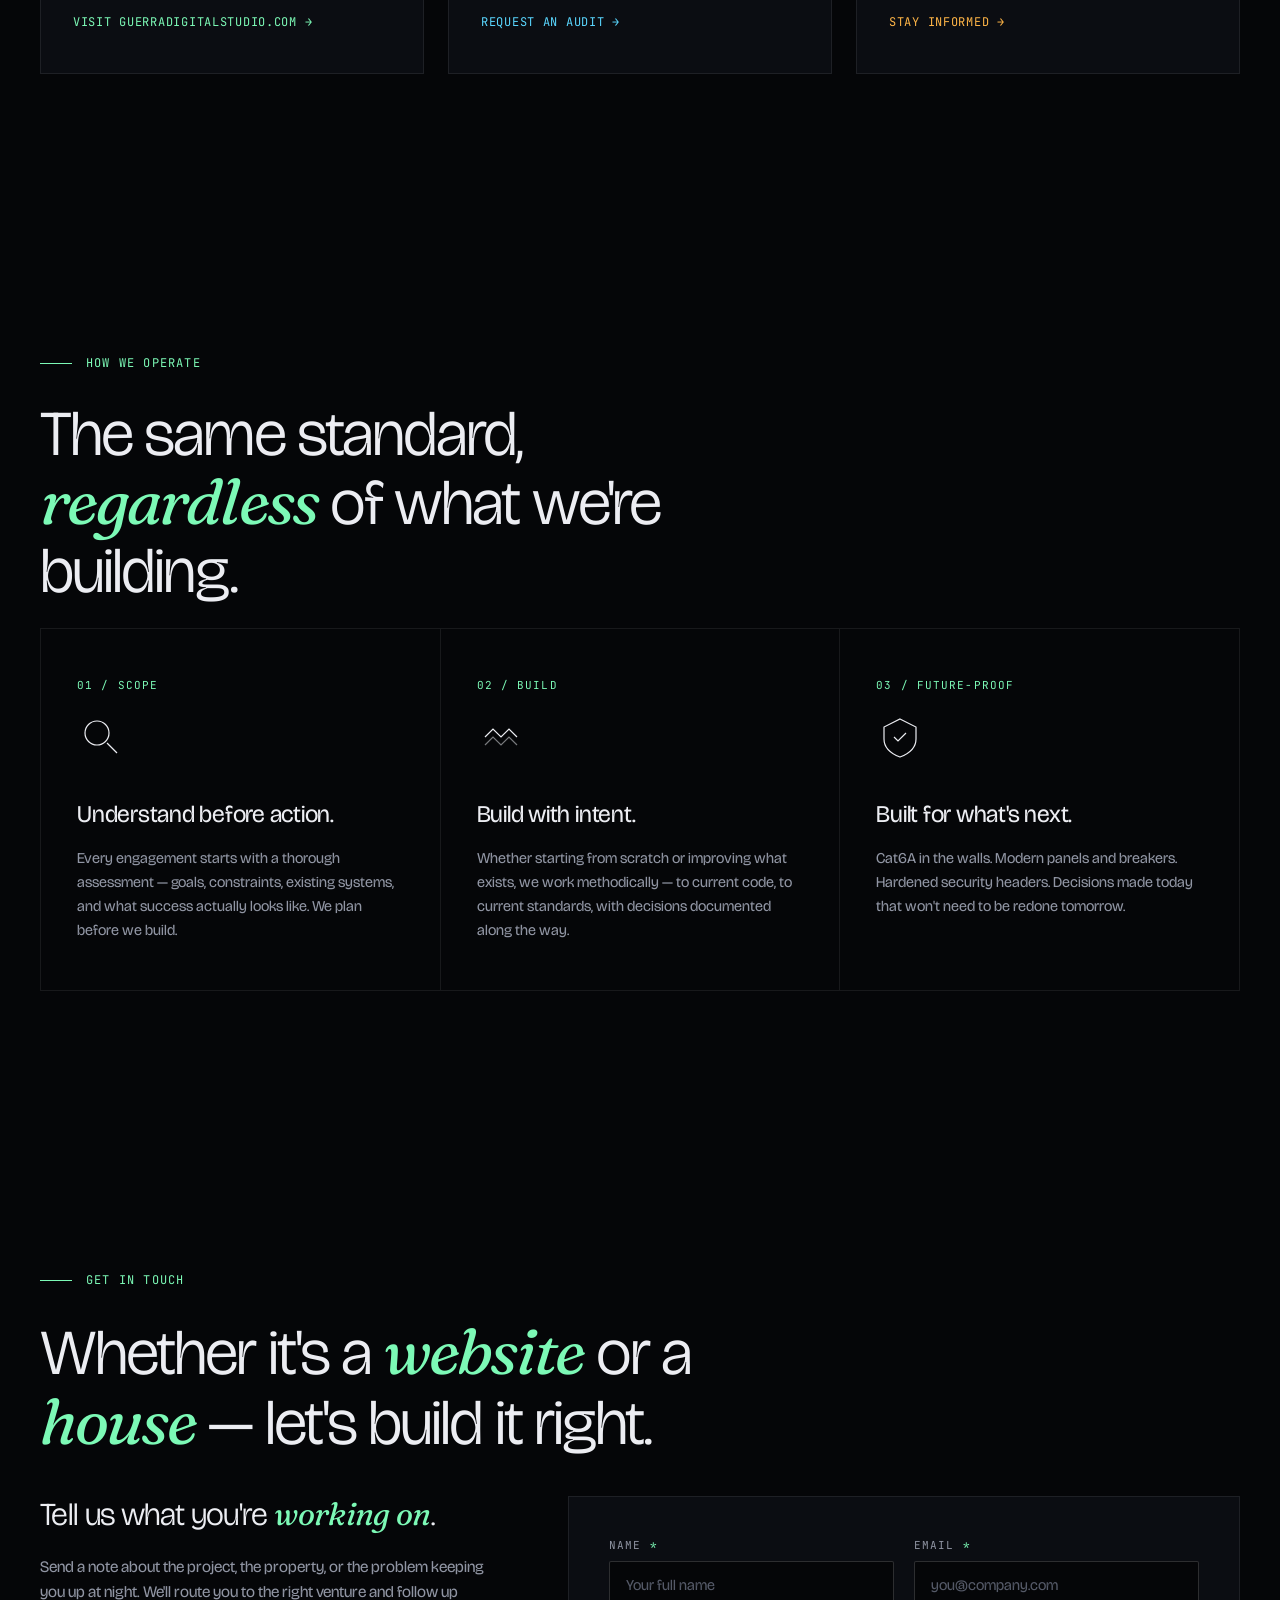
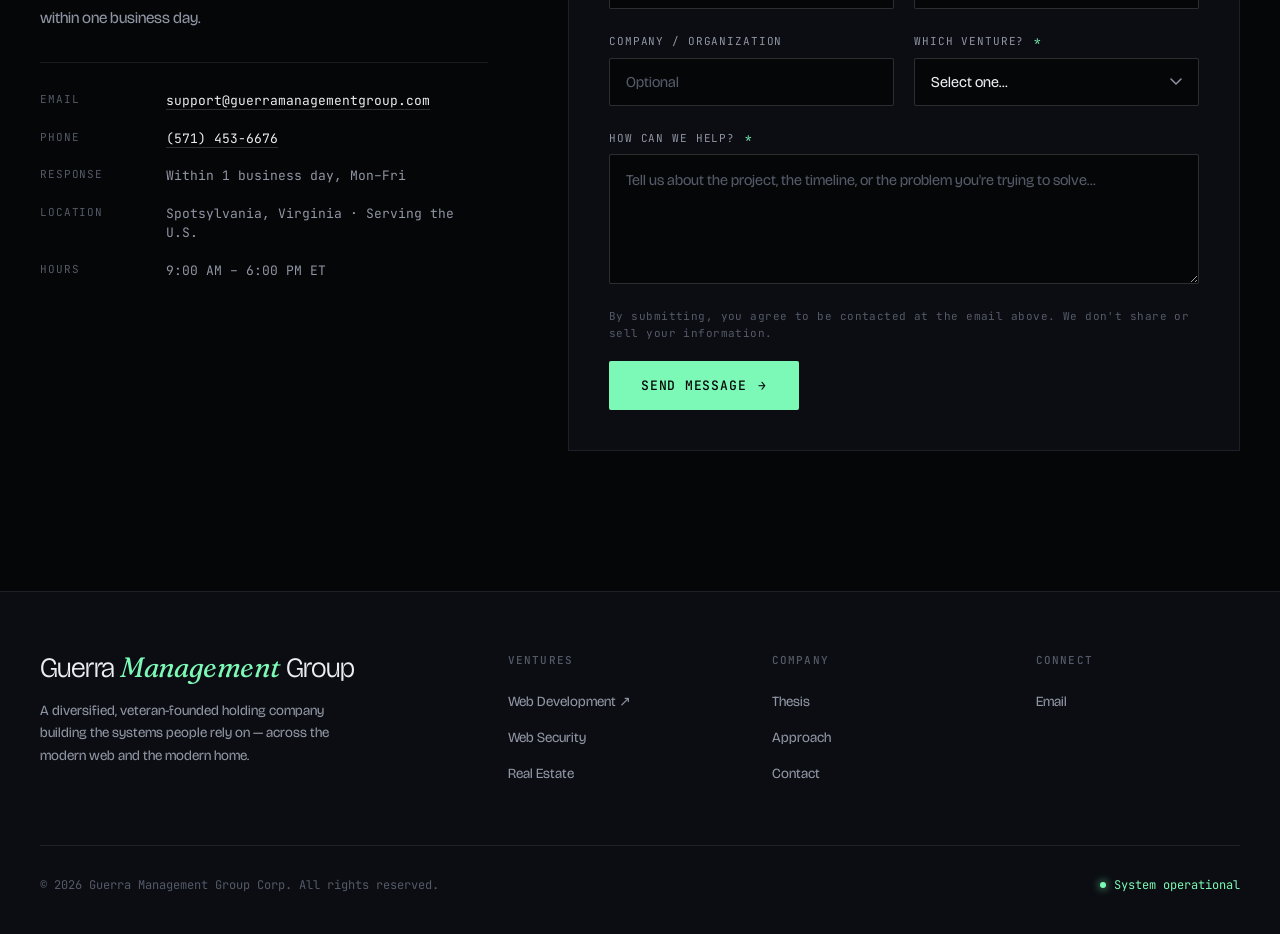
==== commit 17c4a971: "Add CSP-safe video hero + whisper micro-interactions - Self-hosted looping muted hero video on deskt" ====
--- a/index.html
+++ b/index.html
@@ -31,6 +31,13 @@
 
 <main>
   <section class="hero">
+    <picture class="hero-poster-pic">
+      <source srcset="/assets/hero-poster-mobile.webp" type="image/webp" />
+      <img class="hero-poster" src="/assets/hero-poster-mobile.jpg" alt="" aria-hidden="true" />
+    </picture>
+    <video class="hero-video" muted loop playsinline preload="none" poster="/assets/hero-poster.jpg" aria-hidden="true"></video>
+    <div class="hero-video-overlay" aria-hidden="true"></div>
+
     <div class="hero-meta reveal d1">
       <span class="tick">●</span>
       <span>Diversified Holding Company · Est. 2026</span>
--- a/style.css
+++ b/style.css
@@ -989,3 +989,57 @@
 .venture-card.sec .venture-cta { color: var(--accent-2); }
 .venture-card.realestate .venture-cta { color: var(--accent-3); }
 .honeypot { display: none; }
+
+/* ============================================================
+   Enhancement: CSP-safe hero video + whisper micro-interactions
+   (self-hosted media, no inline styles, no CSP changes)
+   ============================================================ */
+html, body { overflow-x: hidden; }
+
+.hero { position: relative; }
+
+.hero-poster-pic,
+.hero-video,
+.hero-video-overlay {
+  position: absolute;
+  top: 0;
+  left: 50%;
+  transform: translateX(-50%);
+  width: 100vw;
+  height: 100%;
+  pointer-events: none;
+}
+.hero-poster-pic { z-index: 0; display: block; }
+.hero-poster-pic img { width: 100%; height: 100%; object-fit: cover; display: block; }
+.hero-video { z-index: 0; object-fit: cover; display: none; }
+.hero-video-overlay {
+  z-index: 1;
+  background:
+    radial-gradient(120% 80% at 50% 0%, rgba(7,8,11,0.30), transparent 60%),
+    linear-gradient(180deg, rgba(7,8,11,0.55) 0%, rgba(7,8,11,0.62) 45%, rgba(7,8,11,0.88) 100%);
+}
+
+/* Keep hero content above the media */
+.hero-meta, .hero h1, .hero-bottom { position: relative; z-index: 2; }
+
+/* Desktop: play the video, drop the mobile poster */
+@media (min-width: 768px) {
+  .hero-video { display: block; }
+  .hero-poster-pic { display: none; }
+}
+
+/* Micro-interaction: pointer-reactive glow drift on venture cards */
+.venture-card .glow { transition: opacity 0.4s ease, transform 0.35s cubic-bezier(0.2,0.8,0.2,1); }
+
+/* Micro-interaction: nav gains presence once scrolled */
+.nav { transition: background 0.3s ease, box-shadow 0.3s ease, border-color 0.3s ease; }
+.nav.scrolled {
+  background: rgba(5,6,8,0.82);
+  box-shadow: 0 10px 30px rgba(0,0,0,0.45);
+}
+
+/* Respect reduced-motion: no autoplaying video, keep the still */
+@media (prefers-reduced-motion: reduce) {
+  .hero-video { display: none !important; }
+  .hero-poster-pic { display: block !important; }
+}
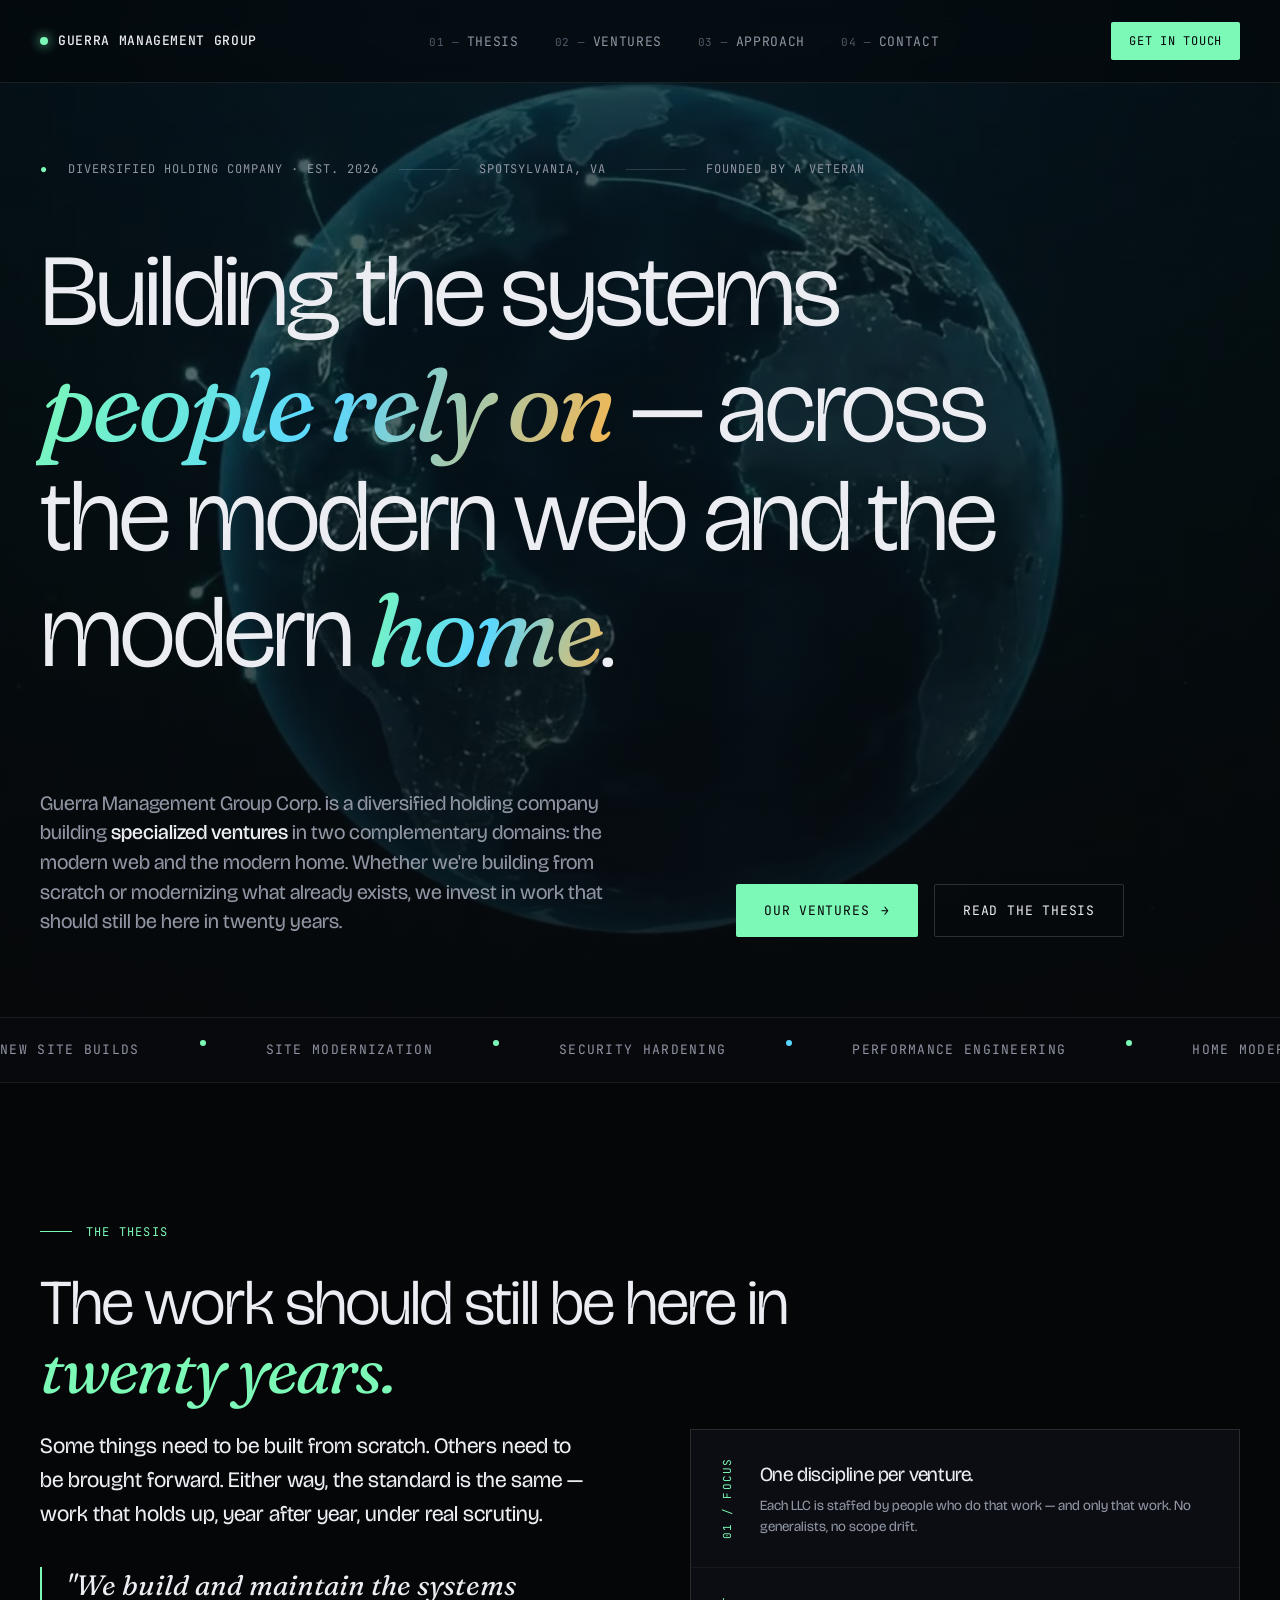
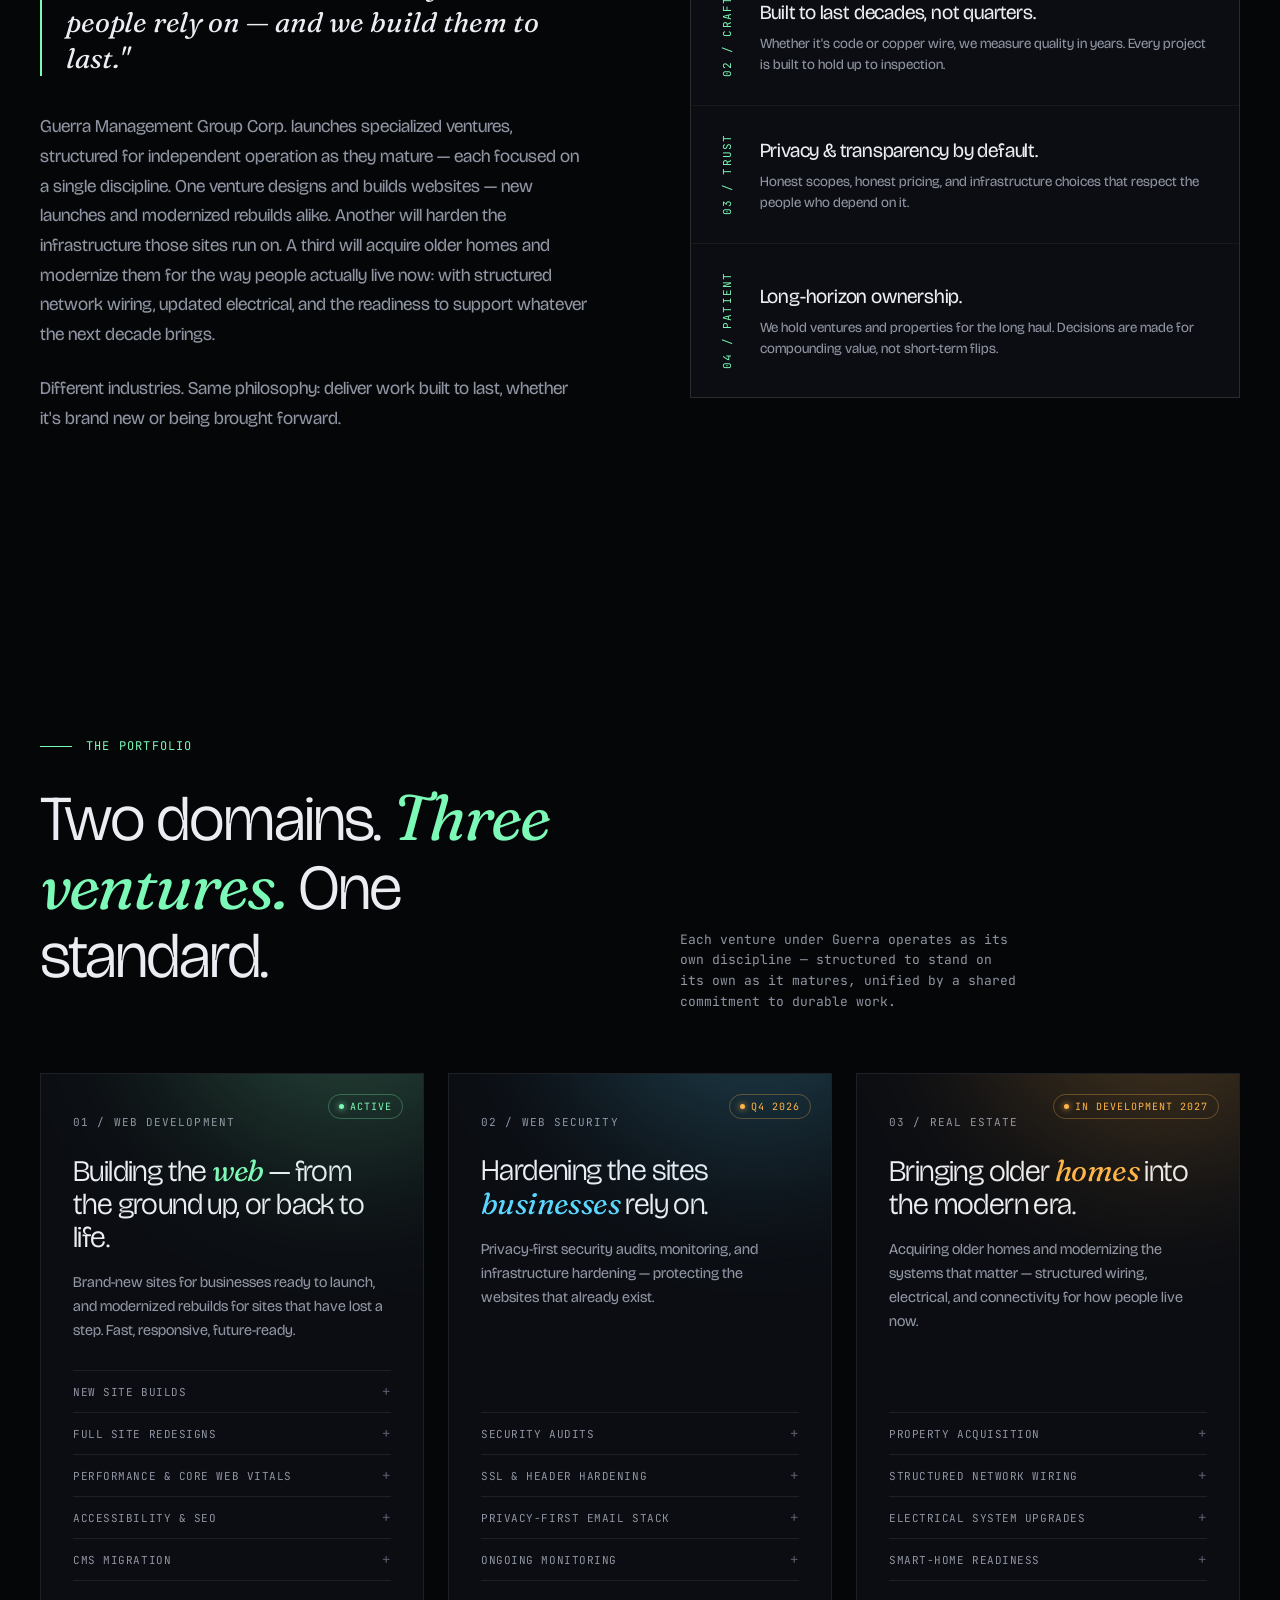
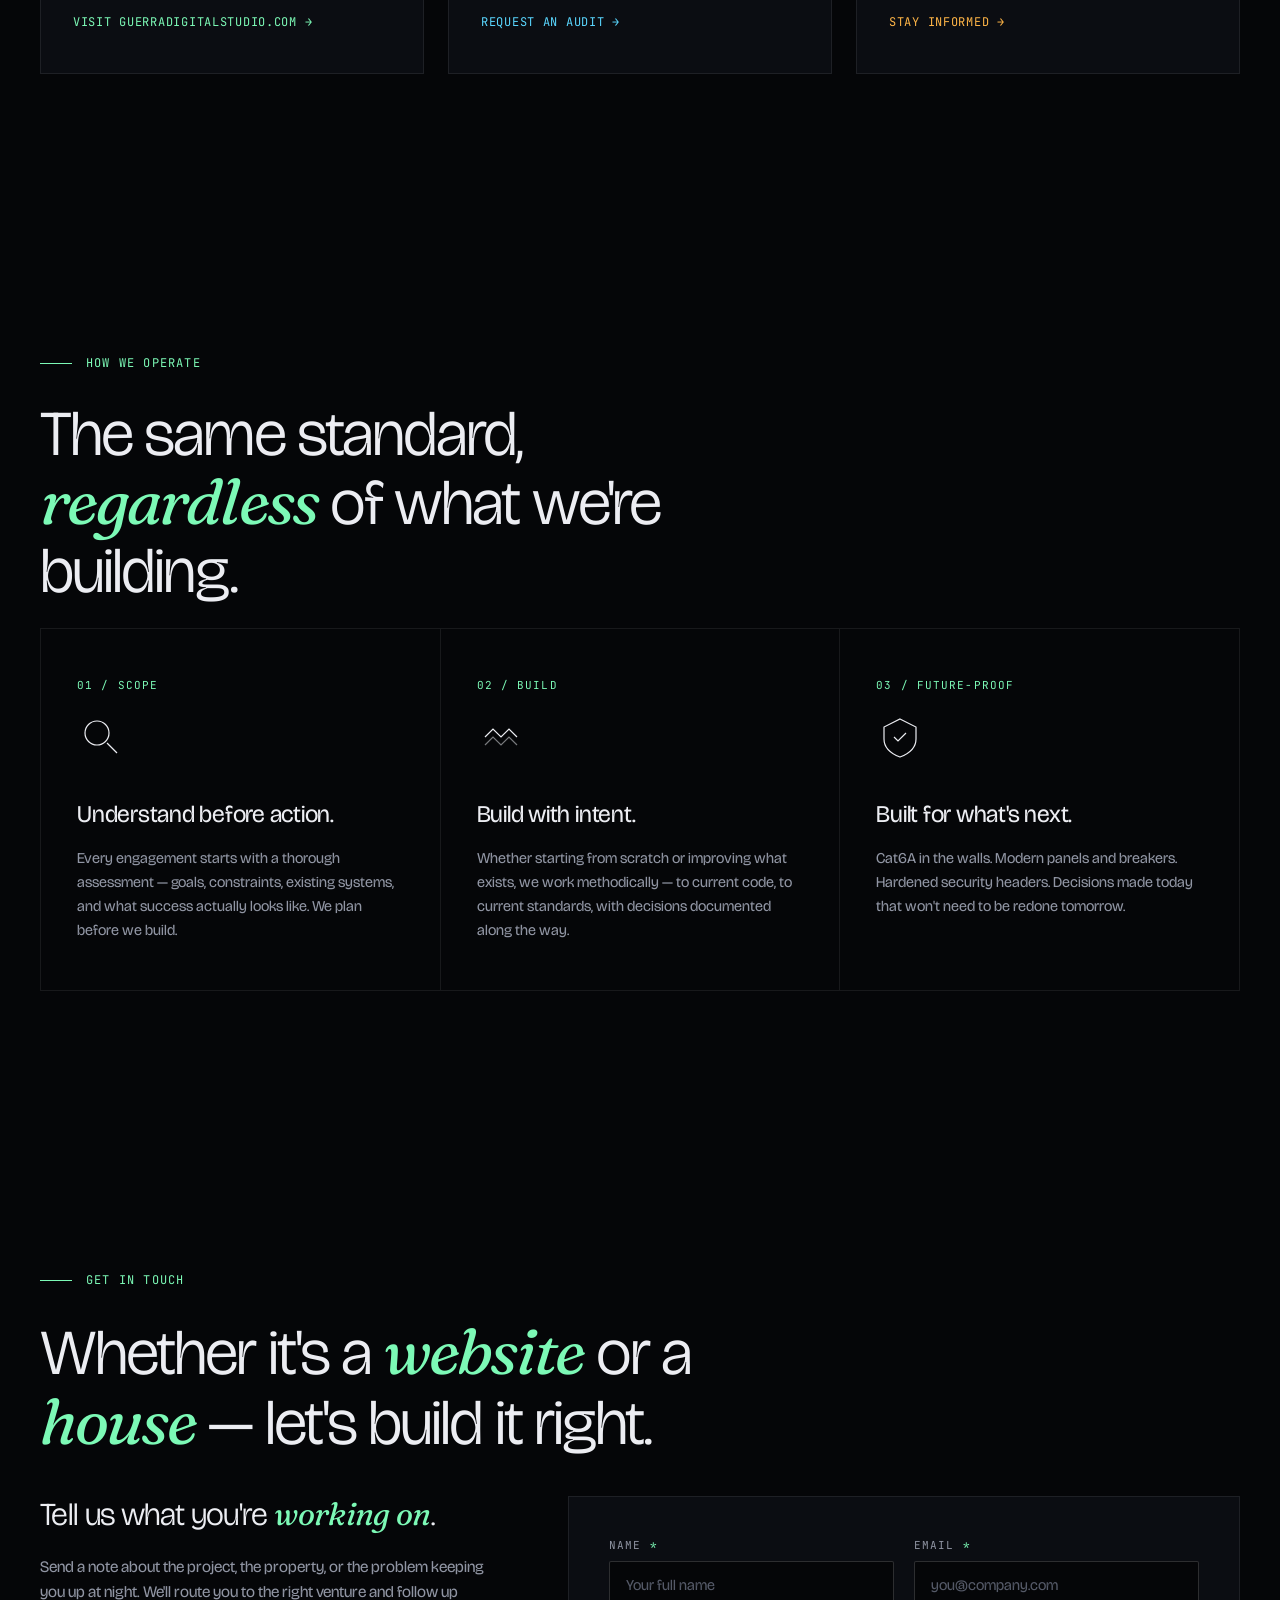
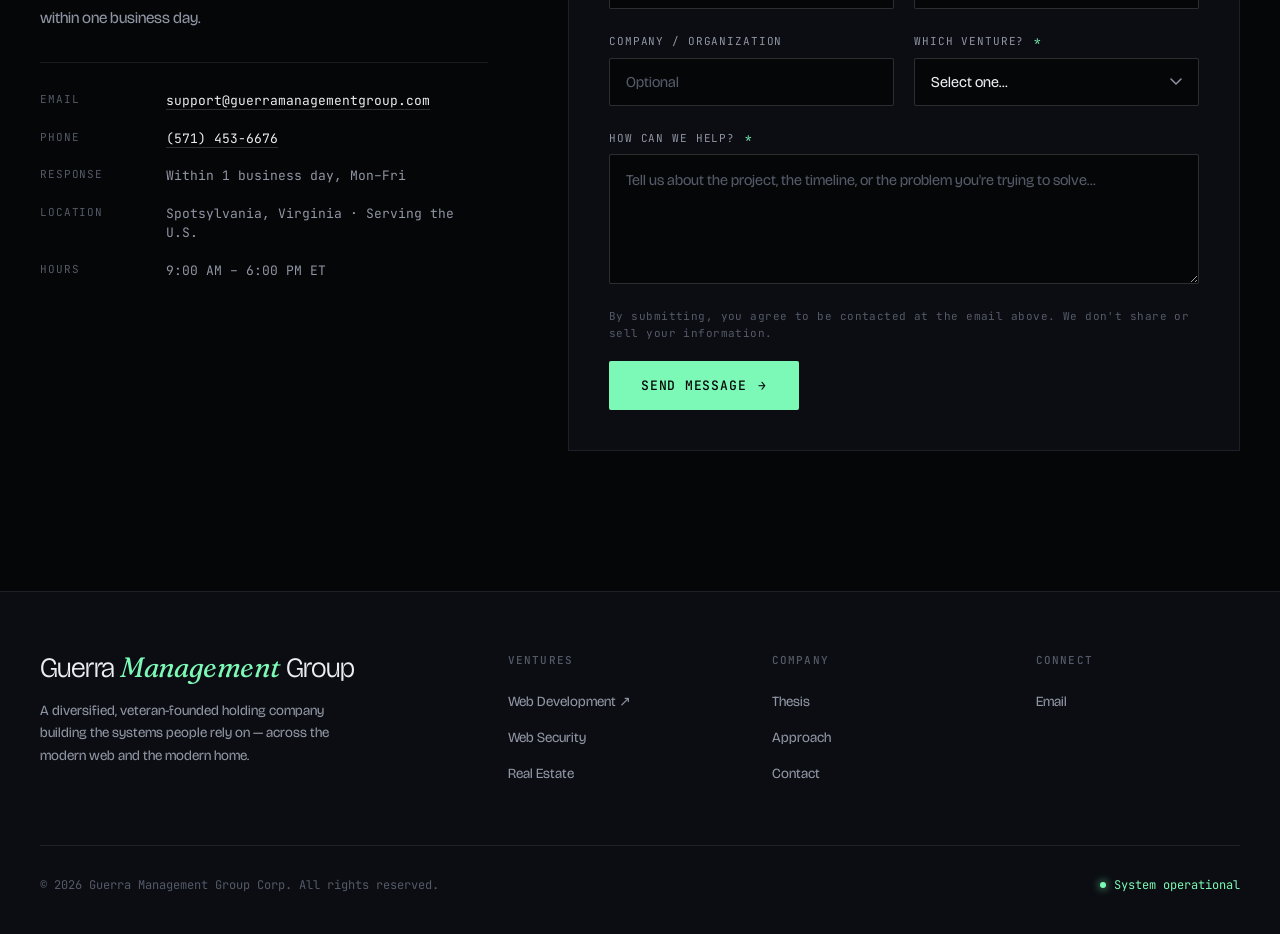
==== commit d7226023: "Color-grade hero video to emerald brand + add OG social card - Re-graded the hero video/posters towa" ====
--- a/index.html
+++ b/index.html
@@ -8,6 +8,24 @@
 
 <title>Guerra Management Group Corp. — Building Systems People Rely On</title>
 <meta name="description" content="Guerra Management Group Corp. is a diversified holding company building specialized ventures across the modern web and the modern home — from new builds to modernization. Founded by a service-disabled veteran." />
+
+<!-- Open Graph / social share -->
+<meta property="og:type" content="website" />
+<meta property="og:title" content="Guerra Management Group Corp. — Building Systems People Rely On" />
+<meta property="og:description" content="A veteran-founded, diversified holding company building specialized ventures across the modern web and the modern home." />
+<meta property="og:url" content="https://guerramanagementgroup.com/" />
+<meta property="og:site_name" content="Guerra Management Group Corp." />
+<meta property="og:image" content="https://guerramanagementgroup.com/assets/og-image.jpg" />
+<meta property="og:image:width" content="1200" />
+<meta property="og:image:height" content="630" />
+<meta property="og:image:alt" content="Guerra Management Group Corp. — Building the systems people rely on." />
+
+<!-- Twitter -->
+<meta name="twitter:card" content="summary_large_image" />
+<meta name="twitter:title" content="Guerra Management Group Corp. — Building Systems People Rely On" />
+<meta name="twitter:description" content="A veteran-founded holding company building across the modern web and the modern home." />
+<meta name="twitter:image" content="https://guerramanagementgroup.com/assets/og-image.jpg" />
+
 <!-- Fonts inlined in the stylesheet below — zero external requests -->
 <link rel="stylesheet" href="/style.css" />
 </head>
